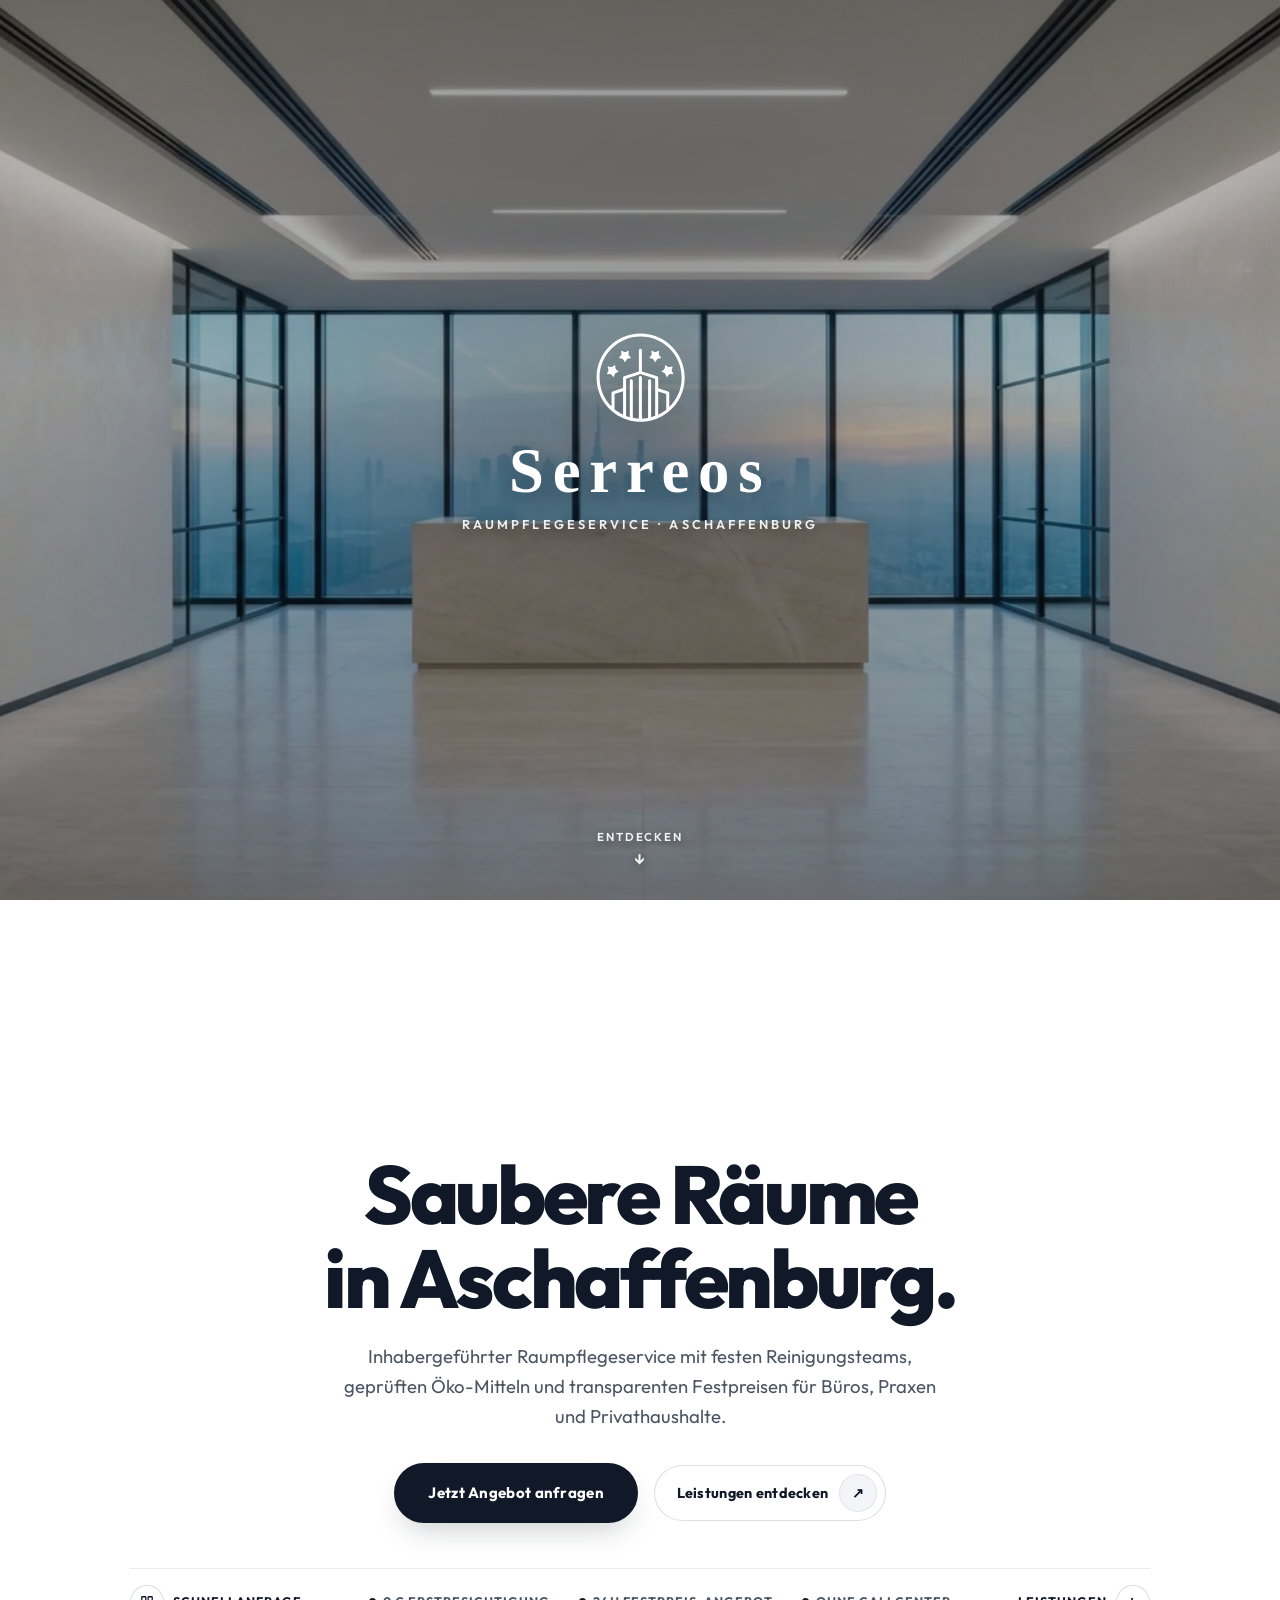
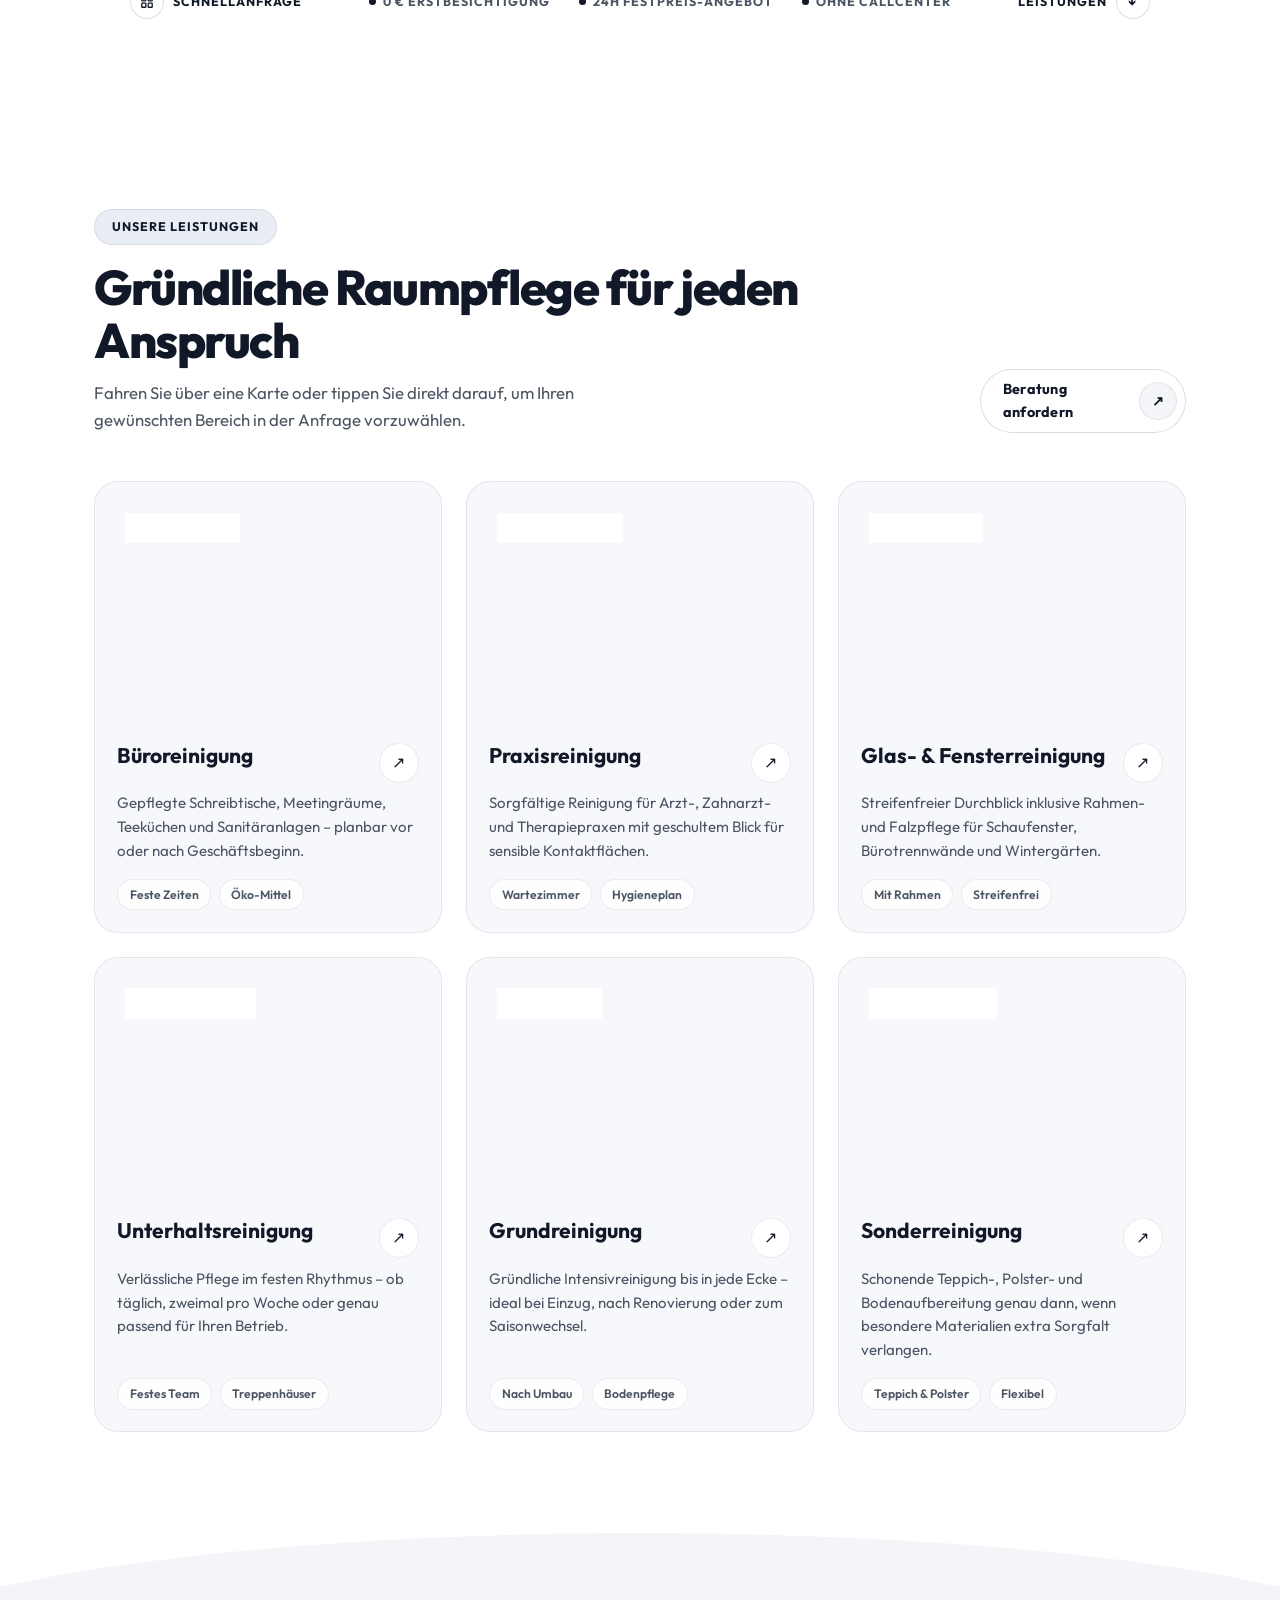
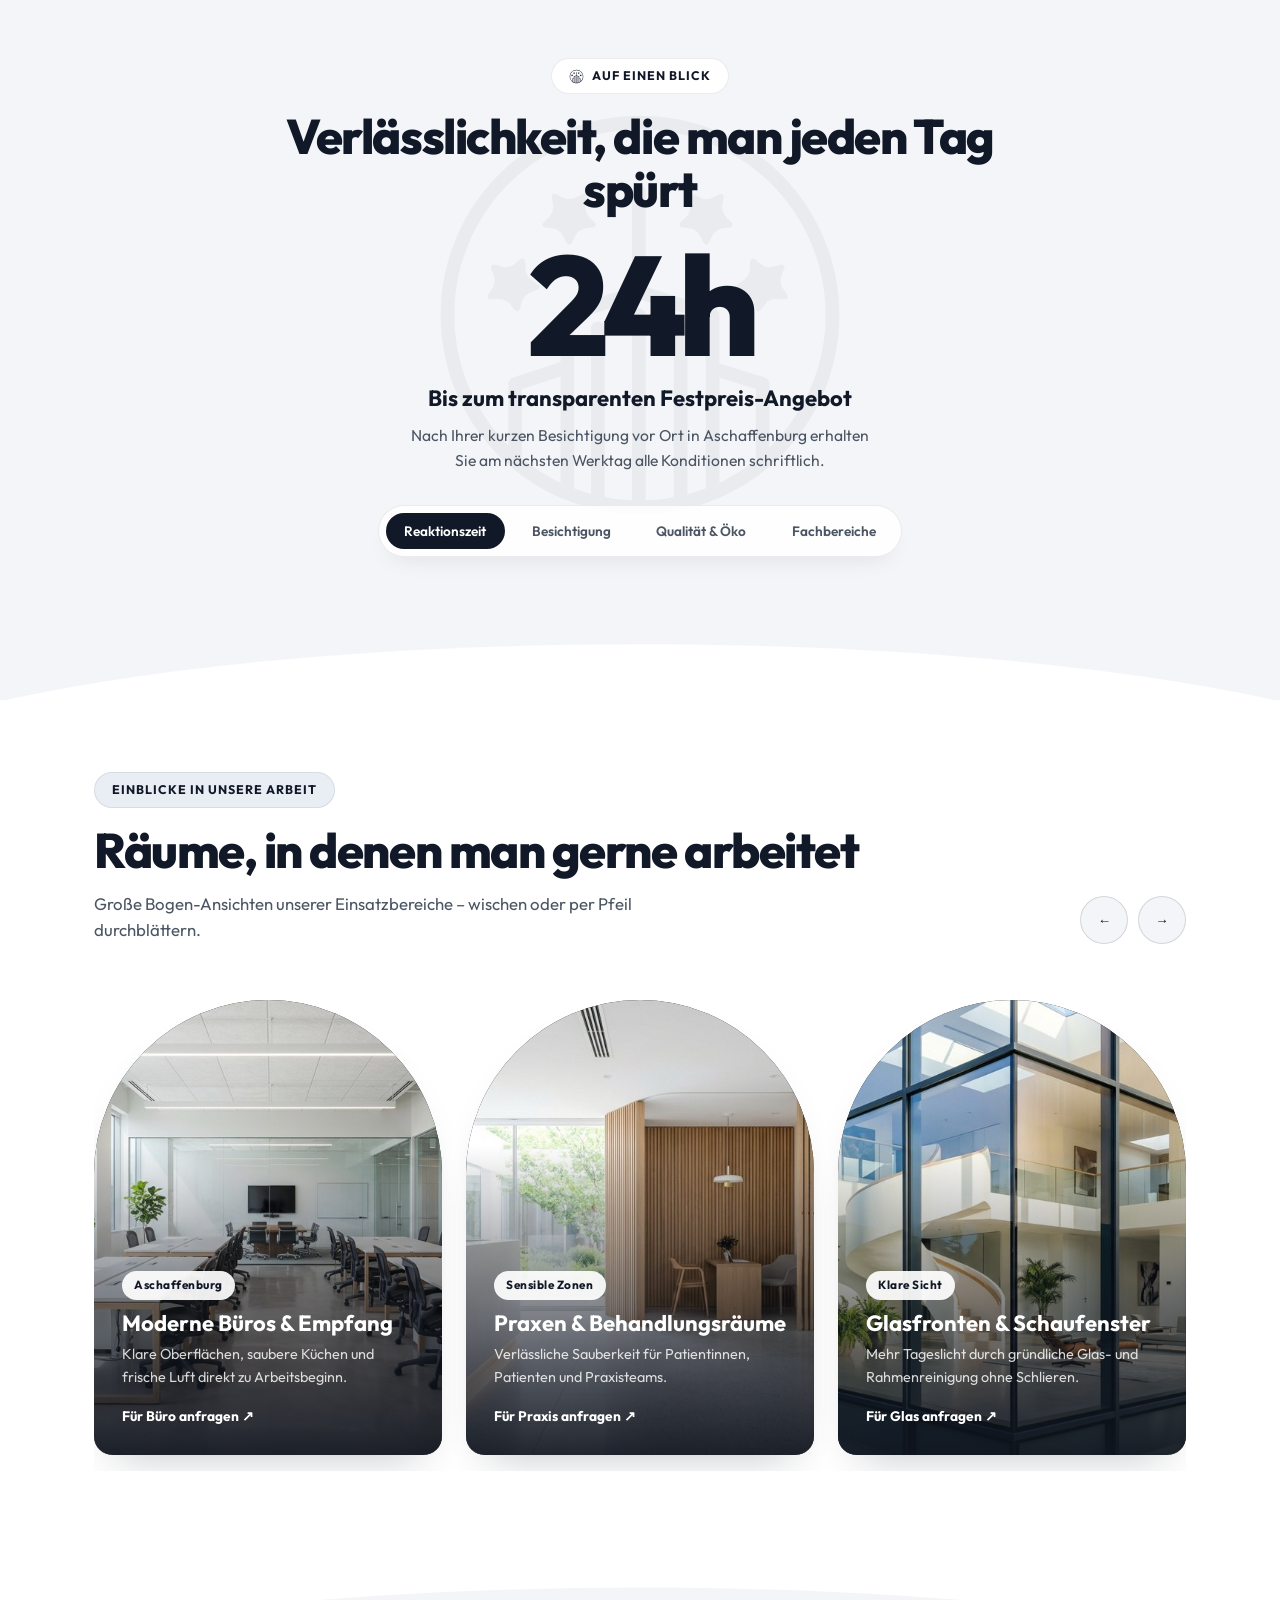
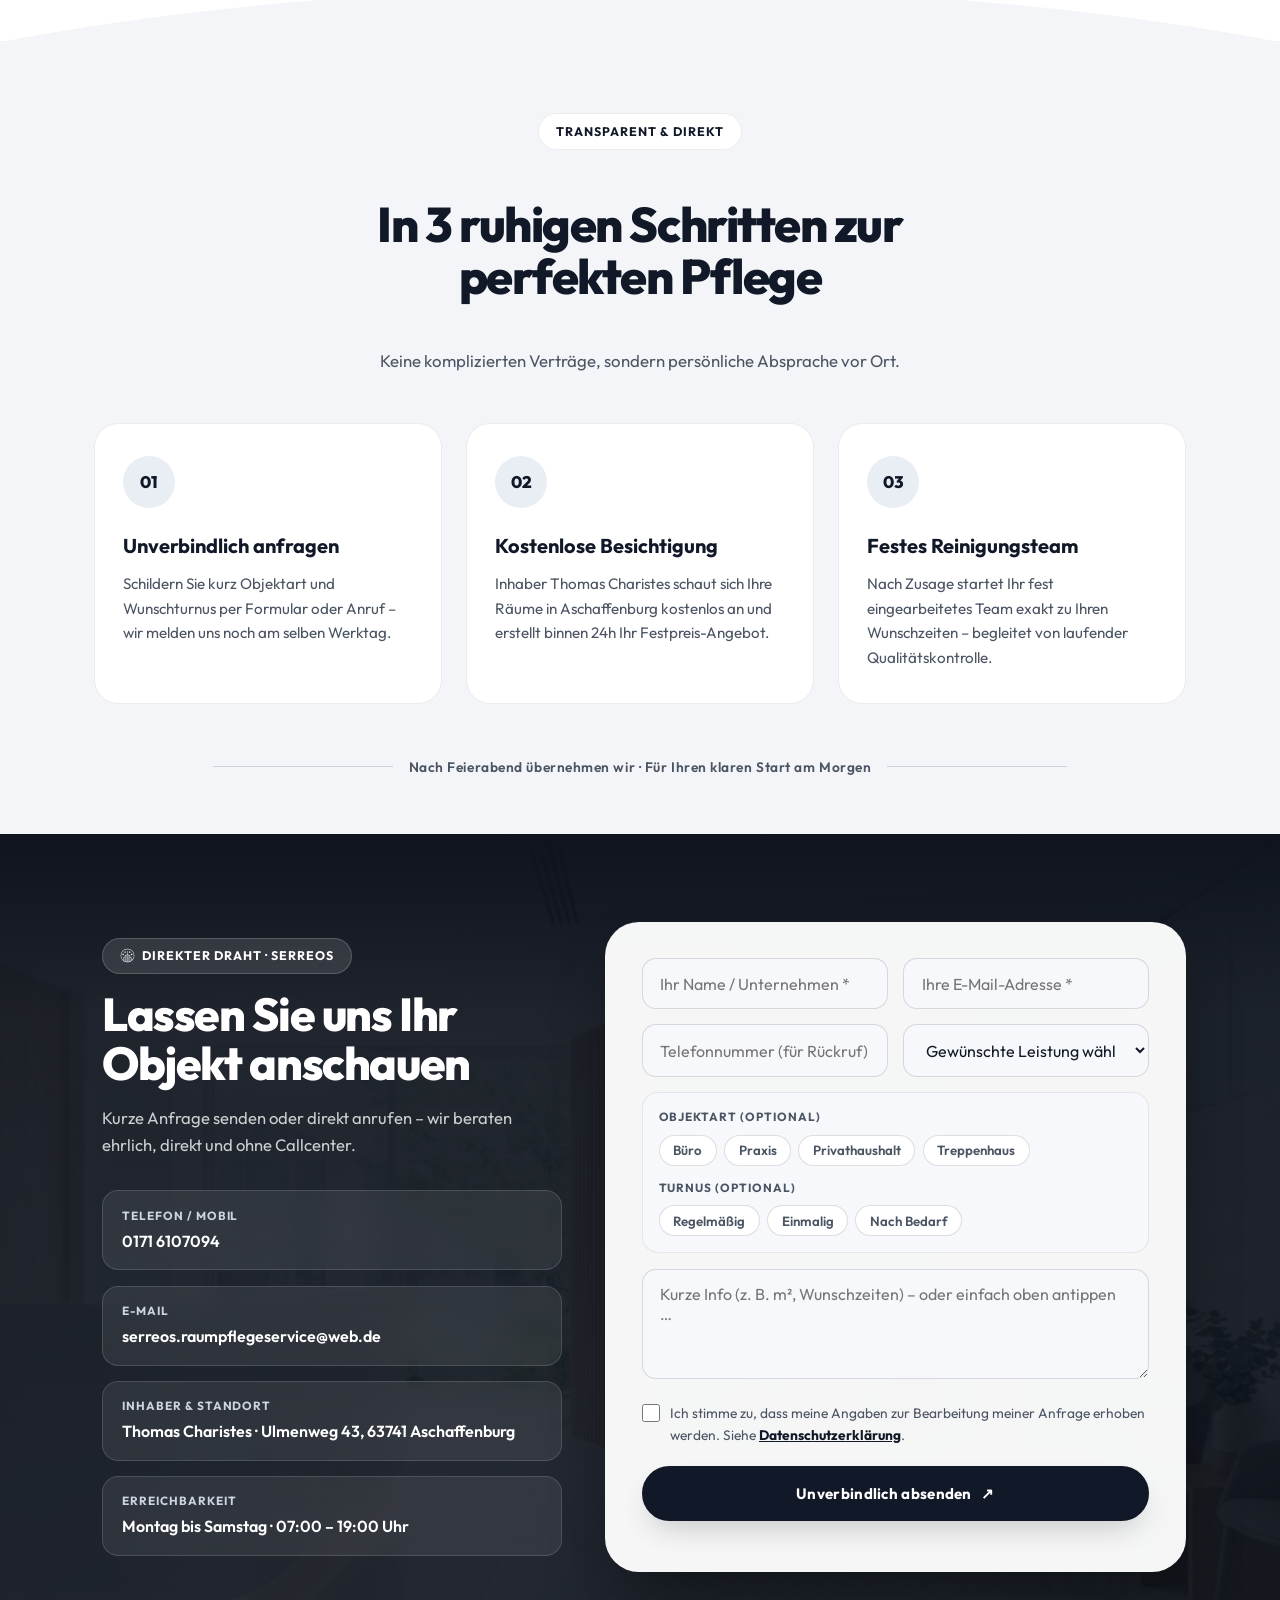
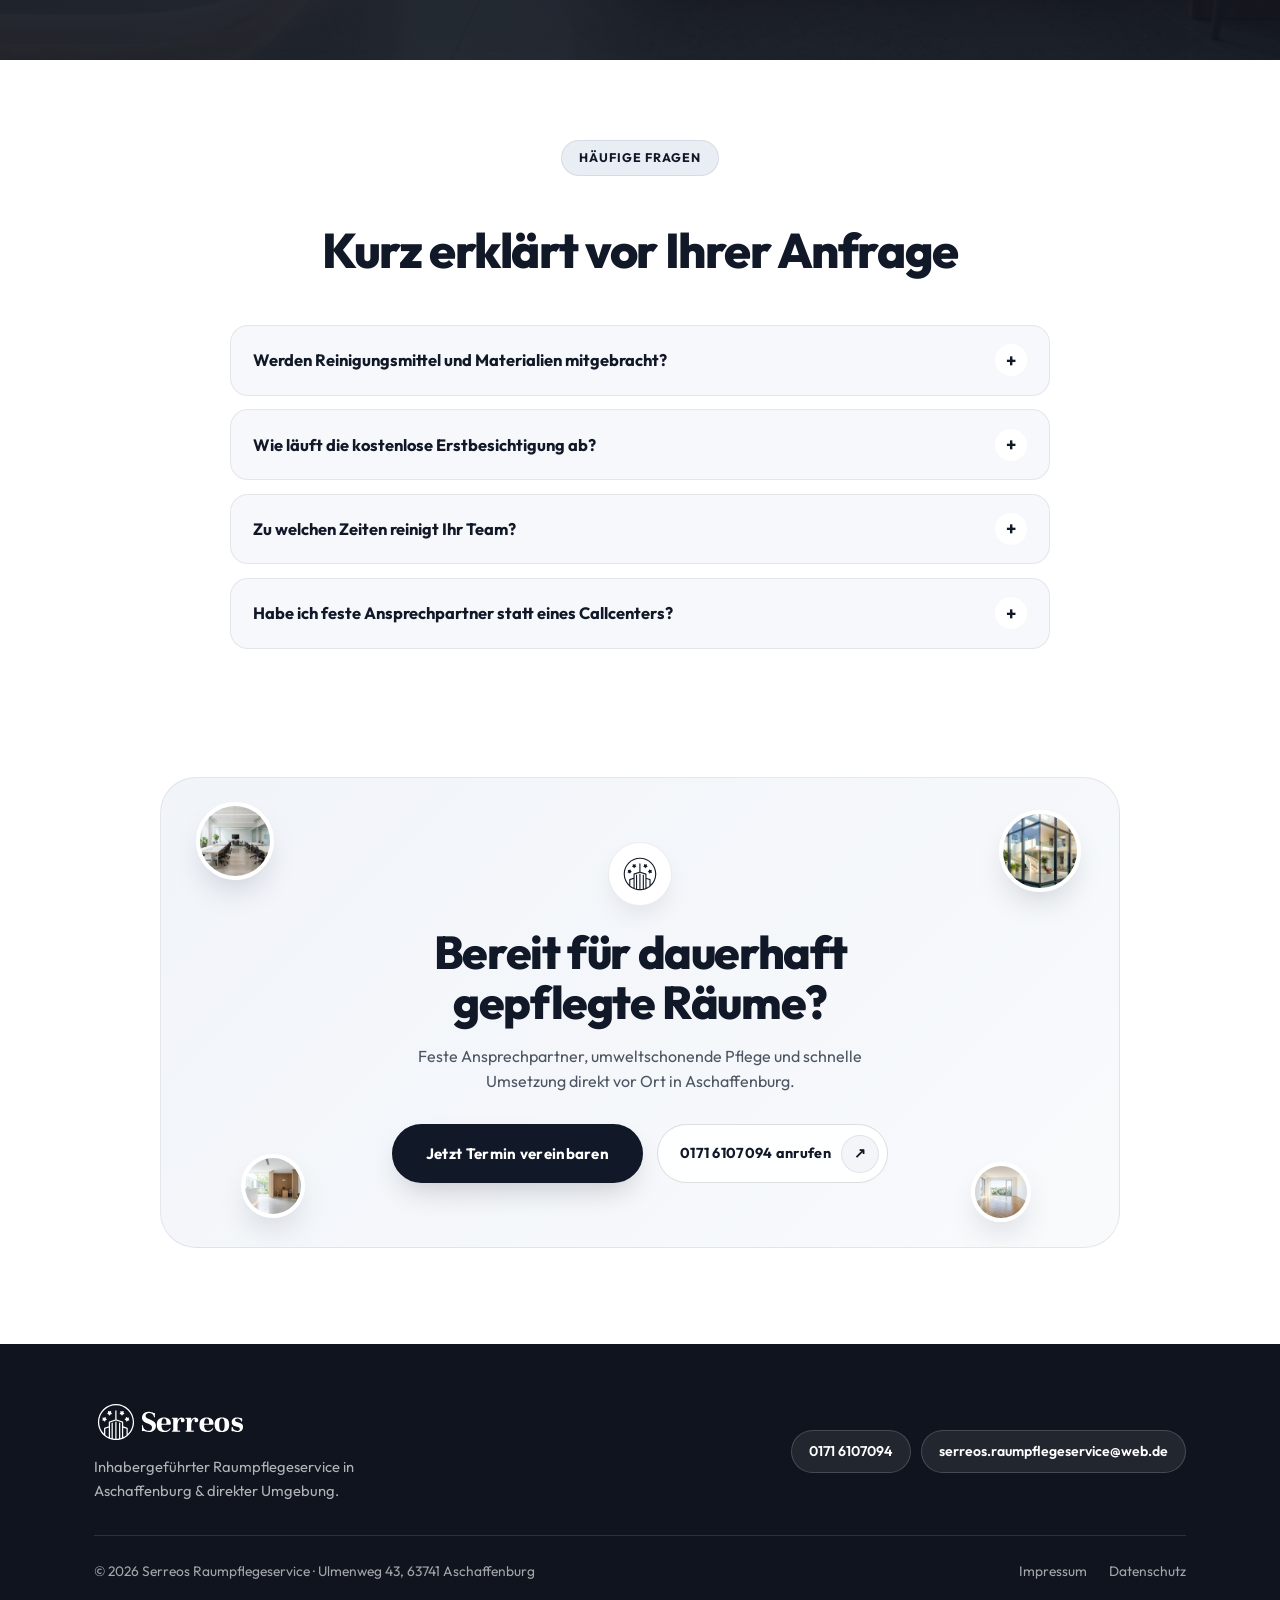
==== index.html @ 18c1a2bd "Vollbild-Hero ohne Kasten mit direktem Lichtuebergang und Mobile-Optimierung live geschaltet" ====
<!DOCTYPE html>
<html lang="de">

<head>
  <meta charset="UTF-8" />
  <meta name="viewport" content="width=device-width, initial-scale=1.0" />
  <meta name="theme-color" content="#f4f5f8" />
  <title>Serreos Raumpflegeservice | Professionelle Reinigung in Aschaffenburg</title>
  <meta name="description" content="Ihr zuverlässiger Partner für Büroreinigung, Praxisreinigung, Glasreinigung, Unterhaltsreinigung &amp; Grundreinigung in Aschaffenburg &amp; Umgebung." />

  <link rel="icon" type="image/png" href="assets/favicon.png" />
  <link rel="apple-touch-icon" href="assets/favicon.png" />

  <!-- OpenGraph -->
  <meta property="og:title" content="Serreos Raumpflegeservice | Professionelle Reinigung" />
  <meta property="og:description" content="Zuverlässige Büro-, Praxis-, Glas- und Unterhaltsreinigung in Aschaffenburg &amp; Umgebung. Faire Festpreise &amp; umweltfreundliche Reinigung." />
  <meta property="og:type" content="website" />
  <meta property="og:url" content="https://akooya.github.io/serreos-website/" />
  <meta property="og:image" content="https://akooya.github.io/serreos-website/assets/og-preview.jpg" />
  <meta property="og:image:width" content="1200" />
  <meta property="og:image:height" content="630" />
  <meta property="og:image:alt" content="Serreos Raumpflegeservice – Ihr Partner für saubere Räume in Aschaffenburg &amp; Umgebung" />
  <meta name="twitter:card" content="summary_large_image" />
  <meta name="twitter:image" content="https://akooya.github.io/serreos-website/assets/og-preview.jpg" />

  <link rel="stylesheet" href="style.css?v=20261113-12" />

  <!-- Schema.org Structured Data -->
  <script type="application/ld+json">
  {
    "@context": "https://schema.org",
    "@type": "LocalBusiness",
    "name": "Serreos Raumpflegeservice",
    "image": "https://akooya.github.io/serreos-website/assets/og-preview.jpg",
    "telephone": "+491716107094",
    "email": "serreos.raumpflegeservice@web.de",
    "address": {
      "@type": "PostalAddress",
      "streetAddress": "Ulmenweg 43",
      "addressLocality": "Aschaffenburg",
      "postalCode": "63741",
      "addressCountry": "DE"
    },
    "areaServed": ["Aschaffenburg", "Direkte Umgebung Aschaffenburg"],
    "openingHours": "Mo-Sa 07:00-19:00"
  }
  </script>
</head>

<body>
  <svg aria-hidden="true" style="position:absolute;width:0;height:0;overflow:hidden">
    <defs>
      <symbol id="serreos-crest" viewBox="0 0 32 32">
        <g fill="currentColor">
          <path d="M30.5,16c0-7.995-6.505-14.5-14.5-14.5S1.5,8.005,1.5,16c0,4.26,1.858,8.277,5.094,11.02c1.191,1.022,2.516,1.831,3.935,2.403c1.226,0.505,2.496,0.833,3.766,0.973C14.827,30.465,15.4,30.5,16,30.5c0.488,0,0.989-0.027,1.531-0.083h0.001c0.403-0.042,0.803-0.107,1.199-0.184c0.605-0.116,1.202-0.265,1.785-0.458c0.064-0.021,0.127-0.049,0.191-0.071c0.255-0.089,0.51-0.179,0.76-0.282h0.002c0.481-0.195,0.944-0.424,1.397-0.668c0.518-0.278,1.021-0.579,1.499-0.918c0.299-0.212,0.591-0.437,0.873-0.672l0.001-0.001C28.583,24.402,30.5,20.333,30.5,16z M15.922,14.835l4.857,1.532v12.246c-0.045,0.017-0.09,0.033-0.136,0.05c-0.391,0.145-0.791,0.262-1.194,0.37V16.994c0-0.276-0.224-0.5-0.5-0.5s-0.5,0.224-0.5,0.5v12.253c-0.339,0.063-0.676,0.139-1.021,0.175c-0.358,0.037-0.679,0.039-1.009,0.049V16c0-0.276-0.224-0.5-0.5-0.5s-0.5,0.224-0.5,0.5v13.472c-0.334-0.015-0.671-0.027-0.98-0.066l-0.025-0.002c-0.328-0.036-0.653-0.111-0.979-0.173V16.994c0-0.276-0.224-0.5-0.5-0.5s-0.5,0.224-0.5,0.5v12.008c-0.362-0.1-0.722-0.206-1.078-0.338c-0.046-0.017-0.092-0.034-0.138-0.051v-12.25L15.922,14.835z M24.42,26.534c-0.121,0.098-0.245,0.191-0.369,0.285c-0.111,0.083-0.219,0.168-0.333,0.248c-0.163,0.114-0.332,0.22-0.5,0.327c-0.112,0.071-0.222,0.147-0.337,0.215c-0.187,0.11-0.379,0.211-0.57,0.313c-0.103,0.054-0.203,0.114-0.308,0.166c-0.073,0.036-0.149,0.066-0.223,0.101v-7.634l2.64,0.834V26.534z M10.22,28.186c-0.087-0.041-0.177-0.076-0.262-0.119c-0.101-0.051-0.198-0.11-0.298-0.163c-0.208-0.111-0.416-0.221-0.618-0.344c-0.115-0.069-0.225-0.147-0.338-0.221c-0.181-0.117-0.362-0.233-0.539-0.36c-0.121-0.087-0.237-0.182-0.355-0.273c-0.131-0.101-0.262-0.202-0.39-0.309v-5.015l2.8-0.906V28.186z M25.42,25.639V21.02c0-0.218-0.142-0.411-0.35-0.477l-3.291-1.04V16c0-0.218-0.142-0.411-0.35-0.477l-5.01-1.58V7c0-0.276-0.224-0.5-0.5-0.5s-0.5,0.224-0.5,0.5v6.947l-4.854,1.578C10.359,15.591,10.22,15.783,10.22,16v3.427l-3.454,1.118C6.56,20.611,6.42,20.803,6.42,21.02v4.46C3.923,22.974,2.5,19.583,2.5,16C2.5,8.556,8.556,2.5,16,2.5S29.5,8.556,29.5,16C29.5,19.661,28.018,23.108,25.42,25.639z" />
          <path d="M22.261,8.849c-0.197-0.192-0.32-0.571-0.273-0.842l0.088-0.515c0.046-0.271-0.115-0.388-0.358-0.26l-0.462,0.243c-0.243,0.128-0.642,0.128-0.885,0l-0.462-0.243c-0.243-0.128-0.404-0.011-0.358,0.26l0.088,0.515c0.046,0.271-0.077,0.65-0.273,0.842l-0.374,0.364c-0.197,0.192-0.135,0.381,0.137,0.421l0.517,0.075c0.272,0.04,0.594,0.273,0.716,0.52l0.231,0.468c0.122,0.247,0.321,0.247,0.442,0l0.231-0.468c0.122-0.247,0.444-0.48,0.716-0.52l0.517-0.075c0.272-0.04,0.333-0.229,0.137-0.421L22.261,8.849z" />
          <path d="M26.676,14.475l-0.292-0.432c-0.154-0.228-0.198-0.624-0.098-0.88l0.19-0.486c0.1-0.256-0.034-0.403-0.298-0.327l-0.501,0.145c-0.264,0.076-0.654-0.004-0.867-0.179l-0.403-0.331c-0.213-0.175-0.394-0.092-0.403,0.182l-0.018,0.522c-0.009,0.274-0.206,0.621-0.438,0.769l-0.44,0.281c-0.231,0.148-0.209,0.346,0.049,0.44l0.49,0.178c0.259,0.094,0.527,0.388,0.597,0.654l0.131,0.505c0.07,0.266,0.265,0.307,0.434,0.089l0.321-0.412c0.169-0.217,0.532-0.381,0.806-0.365l0.521,0.031C26.731,14.875,26.83,14.702,26.676,14.475z" />
          <path d="M12.297,8.849c-0.197-0.192-0.32-0.571-0.273-0.842l0.088-0.515c0.046-0.271-0.115-0.388-0.358-0.26l-0.462,0.243c-0.243,0.128-0.642,0.128-0.885,0L9.944,7.232C9.701,7.104,9.54,7.222,9.586,7.493l0.088,0.515c0.046,0.271-0.077,0.65-0.273,0.842L9.027,9.213C8.831,9.405,8.892,9.595,9.164,9.634l0.517,0.075c0.272,0.04,0.594,0.273,0.716,0.52l0.231,0.468c0.122,0.247,0.321,0.247,0.442,0l0.231-0.468c0.122-0.247,0.444-0.48,0.716-0.52l0.517-0.075c0.272-0.04,0.333-0.229,0.137-0.421L12.297,8.849z" />
          <path d="M8.555,13.739l-0.44-0.281c-0.231-0.148-0.428-0.495-0.438-0.769L7.66,12.167c-0.009-0.274-0.19-0.357-0.403-0.182l-0.403,0.331c-0.213,0.175-0.603,0.255-0.867,0.179L5.485,12.35c-0.264-0.076-0.398,0.071-0.298,0.327l0.19,0.486c0.1,0.256,0.056,0.652-0.098,0.88l-0.292,0.432c-0.154,0.228-0.056,0.401,0.219,0.385l0.521-0.031c0.274-0.016,0.637,0.148,0.806,0.365l0.321,0.412c0.169,0.217,0.364,0.177,0.434-0.089l0.131-0.505c0.07-0.266,0.338-0.561,0.597-0.654l0.49-0.178C8.765,14.085,8.787,13.888,8.555,13.739z" />
        </g>
      </symbol>
    </defs>
  </svg>
  <!-- Scroll-Fortschrittsleiste -->
  <div class="hr-scroll-progress" id="hrScrollProgress" aria-hidden="true"></div>

  <!-- Navigation -->
  <header class="hr-header">
    <nav class="hr-nav-shell" id="hrNavShell" aria-label="Hauptnavigation">
      <a href="#home" class="hr-brand">
        <svg class="hr-brand-crest" viewBox="0 0 32 32" width="34" height="34" aria-hidden="true">
          <use href="#serreos-crest"></use>
        </svg>
        <span class="hr-brand-text">Serreos</span>
      </a>

      <ul class="hr-nav-links" id="navLinks">
        <li><a href="#services">Leistungen</a></li>
        <li><a href="#impact">Zahlen</a></li>
        <li><a href="#gallery">Einblicke</a></li>
        <li><a href="#process">Ablauf</a></li>
        <li><a href="#contact">Kontakt</a></li>
      </ul>

      <div class="hr-nav-actions">
        <a href="tel:01716107094" class="hr-nav-phone">0171 6107094</a>
        <a href="#contact" class="hr-btn-emerald hr-nav-cta">Angebot</a>
        <a href="tel:01716107094" class="hr-mobile-call" aria-label="Jetzt anrufen">
          <svg width="17" height="17" viewBox="0 0 24 24" fill="none" stroke="currentColor" stroke-width="2.2" stroke-linecap="round" stroke-linejoin="round" aria-hidden="true">
            <path d="M22 16.92v3a2 2 0 0 1-2.18 2 19.79 19.79 0 0 1-8.63-3.07 19.5 19.5 0 0 1-6-6 19.79 19.79 0 0 1-3.07-8.67A2 2 0 0 1 4.11 2h3a2 2 0 0 1 2 1.72 12.84 12.84 0 0 0 .7 2.81 2 2 0 0 1-.45 2.11L8.09 9.91a16 16 0 0 0 6 6l1.27-1.27a2 2 0 0 1 2.11-.45 12.84 12.84 0 0 0 2.81.7A2 2 0 0 1 22 16.92z"></path>
          </svg>
        </a>
        <button type="button" class="hr-menu-toggle" id="menuToggle" aria-label="Menü öffnen" aria-expanded="false">
          <svg width="20" height="20" viewBox="0 0 24 24" fill="none" stroke="currentColor" stroke-width="2.2" stroke-linecap="round" aria-hidden="true">
            <line x1="4" y1="7" x2="20" y2="7"></line>
            <line x1="4" y1="12" x2="20" y2="12"></line>
            <line x1="4" y1="17" x2="20" y2="17"></line>
          </svg>
        </button>
      </div>
    </nav>
  </header>
  <div class="hr-nav-backdrop" id="navBackdrop" aria-hidden="true"></div>

  <main>
    <!-- 1. Vollbild-Einstieg ohne Kasten (100vw × 100dvh): Wappen + direktes Aufklaren -->
    <section id="home" class="hr-opening-track" aria-label="Serreos Vollbild-Einstieg">
      <div class="hr-opening-stage" id="hrOpeningStage">
        <div class="hr-opening-media" aria-hidden="true">
          <div class="hr-opening-layer">
            <img
              src="assets/images/sofi/seq-1-dawn.webp"
              alt="Moderner Empfangsbereich im frühen Morgenlicht in Aschaffenburg"
              class="hr-opening-slide"
              loading="eager"
              fetchpriority="high"
            />
          </div>
        </div>

        <div class="hr-opening-scrim" aria-hidden="true"></div>

        <div class="hr-opening-center">
          <svg class="hr-opening-crest" viewBox="0 0 32 32" aria-hidden="true">
            <use href="#serreos-crest"></use>
          </svg>
          <span class="hr-opening-wordmark">Serreos</span>
          <span class="hr-opening-tag">Raumpflegeservice &middot; Aschaffenburg</span>
        </div>

        <a href="#heroStatement" class="hr-scroll-hint" aria-label="Weiter zu den Inhalten scrollen">
          <span>Entdecken</span>
          <span class="hr-scroll-hint-arrow" aria-hidden="true">&darr;</span>
        </a>

        <div class="hr-opening-veil" aria-hidden="true"></div>
        <div class="hr-opening-solidfill" aria-hidden="true"></div>
      </div>
    </section>

    <!-- 1b. Kernaussage, CTA & Vertrauensleiste direkt aus dem Nebel-Übergang -->
    <section id="heroStatement" class="hr-statement-sec">
      <div class="hr-container">
        <div class="hr-hero-center">
          <h1 class="hr-hero-h1 hr-reveal">
            <span class="hr-hero-line">Saubere Räume</span>
            <span class="hr-hero-line">in Aschaffenburg.</span>
          </h1>

          <p class="hr-hero-lead hr-reveal">
            Inhabergeführter Raumpflegeservice mit festen Reinigungsteams, geprüften Öko-Mitteln und transparenten Festpreisen für Büros, Praxen und Privathaushalte.
          </p>

          <div class="hr-hero-ctas hr-reveal">
            <a href="#contact" class="hr-btn-emerald">Jetzt Angebot anfragen</a>
            <a href="#services" class="hr-btn-outline-pill">
              <span>Leistungen entdecken</span>
              <span class="hr-btn-arrow-circle" aria-hidden="true">&#8599;</span>
            </a>
          </div>

          <div class="hr-hero-rail hr-reveal">
            <a href="#contact" class="hr-rail-btn">
              <span class="hr-rail-icon" aria-hidden="true">
                <svg width="14" height="14" viewBox="0 0 24 24" fill="none" stroke="currentColor" stroke-width="2.2" stroke-linecap="round" stroke-linejoin="round">
                  <rect x="3" y="3" width="7" height="7" rx="1"></rect>
                  <rect x="14" y="3" width="7" height="7" rx="1"></rect>
                  <rect x="3" y="14" width="7" height="7" rx="1"></rect>
                  <rect x="14" y="14" width="7" height="7" rx="1"></rect>
                </svg>
              </span>
              <span>Schnellanfrage</span>
            </a>

            <div class="hr-rail-trust">
              <span><i class="hr-dot-emerald" aria-hidden="true"></i>0 &euro; Erstbesichtigung</span>
              <span><i class="hr-dot-emerald" aria-hidden="true"></i>24h Festpreis-Angebot</span>
              <span><i class="hr-dot-emerald" aria-hidden="true"></i>Ohne Callcenter</span>
            </div>

            <a href="#services" class="hr-rail-btn">
              <span>Leistungen</span>
              <span class="hr-rail-icon" aria-hidden="true">&darr;</span>
            </a>
          </div>
        </div>
      </div>
    </section>

    <!-- 2. Leistungen („What We Do“ mit State-Flip Hover Cards) -->
    <section id="services" class="hr-services-sec">
      <div class="hr-container">
        <div class="hr-section-head hr-reveal">
          <div>
            <span class="hr-badge">Unsere Leistungen</span>
            <h2 class="hr-section-title">Gründliche Raumpflege für jeden Anspruch</h2>
            <p class="hr-section-sub">Fahren Sie über eine Karte oder tippen Sie direkt darauf, um Ihren gewünschten Bereich in der Anfrage vorzuwählen.</p>
          </div>
          <a href="#contact" class="hr-btn-outline-pill">
            <span>Beratung anfordern</span>
            <span class="hr-btn-arrow-circle" aria-hidden="true">↗</span>
          </a>
        </div>

        <div class="hr-services-grid">
          <article class="hr-service-card hr-reveal" data-service="Büroreinigung">
            <div class="hr-service-media">
              <img src="assets/images/buero.jpg" alt="Büroreinigung" loading="lazy" />
              <span class="hr-service-tag">#Büro &amp; Kanzlei</span>
            </div>
            <div class="hr-service-body">
              <div class="hr-service-top">
                <h3>Büroreinigung</h3>
                <span class="hr-flip-arrow" aria-hidden="true">↗</span>
              </div>
              <p>Gepflegte Schreibtische, Meetingräume, Teeküchen und Sanitäranlagen – planbar vor oder nach Geschäftsbeginn.</p>
              <div class="hr-service-chips">
                <span>Feste Zeiten</span>
                <span>Öko-Mittel</span>
              </div>
            </div>
          </article>

          <article class="hr-service-card hr-reveal" data-service="Praxisreinigung">
            <div class="hr-service-media">
              <img src="assets/images/praxis.jpg" alt="Praxisreinigung" loading="lazy" />
              <span class="hr-service-tag">#Praxis &amp; Hygiene</span>
            </div>
            <div class="hr-service-body">
              <div class="hr-service-top">
                <h3>Praxisreinigung</h3>
                <span class="hr-flip-arrow" aria-hidden="true">↗</span>
              </div>
              <p>Sorgfältige Reinigung für Arzt-, Zahnarzt- und Therapiepraxen mit geschultem Blick für sensible Kontaktflächen.</p>
              <div class="hr-service-chips">
                <span>Wartezimmer</span>
                <span>Hygieneplan</span>
              </div>
            </div>
          </article>

          <article class="hr-service-card hr-reveal" data-service="Glasreinigung">
            <div class="hr-service-media">
              <img src="assets/images/glas.jpg" alt="Glas- &amp; Fensterreinigung" loading="lazy" />
              <span class="hr-service-tag">#Glas &amp; Fenster</span>
            </div>
            <div class="hr-service-body">
              <div class="hr-service-top">
                <h3>Glas- &amp; Fensterreinigung</h3>
                <span class="hr-flip-arrow" aria-hidden="true">↗</span>
              </div>
              <p>Streifenfreier Durchblick inklusive Rahmen- und Falzpflege für Schaufenster, Bürotrennwände und Wintergärten.</p>
              <div class="hr-service-chips">
                <span>Mit Rahmen</span>
                <span>Streifenfrei</span>
              </div>
            </div>
          </article>

          <article class="hr-service-card hr-reveal" data-service="Unterhaltsreinigung">
            <div class="hr-service-media">
              <img src="assets/images/unterhalt.jpg" alt="Unterhaltsreinigung" loading="lazy" />
              <span class="hr-service-tag">#Laufender Turnus</span>
            </div>
            <div class="hr-service-body">
              <div class="hr-service-top">
                <h3>Unterhaltsreinigung</h3>
                <span class="hr-flip-arrow" aria-hidden="true">↗</span>
              </div>
              <p>Verlässliche Pflege im festen Rhythmus – ob täglich, zweimal pro Woche oder genau passend für Ihren Betrieb.</p>
              <div class="hr-service-chips">
                <span>Festes Team</span>
                <span>Treppenhäuser</span>
              </div>
            </div>
          </article>

          <article class="hr-service-card hr-reveal" data-service="Grundreinigung">
            <div class="hr-service-media">
              <img src="assets/images/grund.jpg" alt="Grundreinigung" loading="lazy" />
              <span class="hr-service-tag">#Tiefenpflege</span>
            </div>
            <div class="hr-service-body">
              <div class="hr-service-top">
                <h3>Grundreinigung</h3>
                <span class="hr-flip-arrow" aria-hidden="true">↗</span>
              </div>
              <p>Gründliche Intensivreinigung bis in jede Ecke – ideal bei Einzug, nach Renovierung oder zum Saisonwechsel.</p>
              <div class="hr-service-chips">
                <span>Nach Umbau</span>
                <span>Bodenpflege</span>
              </div>
            </div>
          </article>

          <article class="hr-service-card hr-reveal" data-service="Sonderreinigung">
            <div class="hr-service-media">
              <img src="assets/images/sonder.jpg" alt="Sonderreinigung" loading="lazy" />
              <span class="hr-service-tag">#Spezialaufgaben</span>
            </div>
            <div class="hr-service-body">
              <div class="hr-service-top">
                <h3>Sonderreinigung</h3>
                <span class="hr-flip-arrow" aria-hidden="true">↗</span>
              </div>
              <p>Schonende Teppich-, Polster- und Bodenaufbereitung genau dann, wenn besondere Materialien extra Sorgfalt verlangen.</p>
              <div class="hr-service-chips">
                <span>Teppich &amp; Polster</span>
                <span>Flexibel</span>
              </div>
            </div>
          </article>
        </div>
      </div>
    </section>

    <!-- Weicher Bogen Weiß -> Serreos Perl-Slate -->
    <div class="hr-curve-divider" style="--curve-bg: var(--sr-white);" aria-hidden="true">
      <svg viewBox="0 0 1440 90" preserveAspectRatio="none">
        <path d="M0,90 C360,12 1080,12 1440,90 L1440,90 L0,90 Z" fill="#f4f5f8"></path>
      </svg>
    </div>

    <!-- 3. „Auf einen Blick“ – Interaktiver Zahlen-Counter mit Serreos-Wappen -->
    <section id="impact" class="hr-impact-sec">
      <div class="hr-impact-crest-bg" aria-hidden="true">
        <svg viewBox="0 0 32 32"><use href="#serreos-crest"></use></svg>
      </div>
      <div class="hr-container">
        <div class="hr-impact-card hr-reveal">
          <span class="hr-badge hr-badge-white">
            <svg width="15" height="15" viewBox="0 0 32 32" aria-hidden="true"><use href="#serreos-crest"></use></svg>
            <span>Auf einen Blick</span>
          </span>
          <h2 class="hr-section-title">Verlässlichkeit, die man jeden Tag spürt</h2>

          <div class="hr-impact-value" id="hrImpactValue" aria-live="polite">24h</div>
          <div class="hr-impact-label" id="hrImpactLabel">Bis zum transparenten Festpreis-Angebot</div>
          <p class="hr-impact-sub" id="hrImpactSub">Nach Ihrer kurzen Besichtigung vor Ort in Aschaffenburg erhalten Sie am nächsten Werktag alle Konditionen schriftlich.</p>

          <div class="hr-impact-tabs" role="tablist" aria-label="Kennzahlen auswählen">
            <button type="button" class="hr-impact-tab is-active" role="tab" aria-selected="true">Reaktionszeit</button>
            <button type="button" class="hr-impact-tab" role="tab" aria-selected="false">Besichtigung</button>
            <button type="button" class="hr-impact-tab" role="tab" aria-selected="false">Qualität &amp; Öko</button>
            <button type="button" class="hr-impact-tab" role="tab" aria-selected="false">Fachbereiche</button>
          </div>
        </div>
      </div>
    </section>

    <!-- Konkaver Bogen Serreos Perl-Slate -> Weiß -->
    <div class="hr-curve-divider" style="--curve-bg: var(--sr-bg-alt);" aria-hidden="true">
      <svg viewBox="0 0 1440 90" preserveAspectRatio="none">
        <path d="M0,90 C380,8 1060,8 1440,90 L1440,90 L0,90 Z" fill="#ffffff"></path>
      </svg>
    </div>

    <!-- 4. „Einblicke“ – HopeRise Bogenfenster-Karten Karussell (große vertikale Arch-Cards) -->
    <section id="gallery" class="hr-gallery-sec">
      <div class="hr-container">
        <div class="hr-section-head hr-reveal">
          <div>
            <span class="hr-badge">Einblicke in unsere Arbeit</span>
            <h2 class="hr-section-title">Räume, in denen man gerne arbeitet</h2>
            <p class="hr-section-sub">Große Bogen-Ansichten unserer Einsatzbereiche – wischen oder per Pfeil durchblättern.</p>
          </div>
          <div class="hr-carousel-controls">
            <button type="button" class="hr-circle-nav" id="hrArchPrev" aria-label="Vorherige Einblicke">←</button>
            <button type="button" class="hr-circle-nav" id="hrArchNext" aria-label="Nächste Einblicke">→</button>
          </div>
        </div>

        <div class="hr-arch-track" id="hrArchTrack">
          <article class="hr-arch-card" data-service="Büroreinigung">
            <img src="assets/images/buero.jpg" alt="Büro- &amp; Empfangsreinigung" loading="lazy" />
            <div class="hr-arch-overlay">
              <span class="hr-arch-tag">Aschaffenburg</span>
              <h3>Moderne Büros &amp; Empfang</h3>
              <p>Klare Oberflächen, saubere Küchen und frische Luft direkt zu Arbeitsbeginn.</p>
              <span class="hr-arch-cta">Für Büro anfragen ↗</span>
            </div>
          </article>

          <article class="hr-arch-card" data-service="Praxisreinigung">
            <img src="assets/images/praxis.jpg" alt="Praxishygiene" loading="lazy" />
            <div class="hr-arch-overlay">
              <span class="hr-arch-tag">Sensible Zonen</span>
              <h3>Praxen &amp; Behandlungsräume</h3>
              <p>Verlässliche Sauberkeit für Patientinnen, Patienten und Praxisteams.</p>
              <span class="hr-arch-cta">Für Praxis anfragen ↗</span>
            </div>
          </article>

          <article class="hr-arch-card" data-service="Glasreinigung">
            <img src="assets/images/glas.jpg" alt="Glasflächen" loading="lazy" />
            <div class="hr-arch-overlay">
              <span class="hr-arch-tag">Klare Sicht</span>
              <h3>Glasfronten &amp; Schaufenster</h3>
              <p>Mehr Tageslicht durch gründliche Glas- und Rahmenreinigung ohne Schlieren.</p>
              <span class="hr-arch-cta">Für Glas anfragen ↗</span>
            </div>
          </article>

          <article class="hr-arch-card" data-service="Unterhaltsreinigung">
            <img src="assets/images/unterhalt.jpg" alt="Unterhaltsreinigung" loading="lazy" />
            <div class="hr-arch-overlay">
              <span class="hr-arch-tag">Fester Turnus</span>
              <h3>Laufender Werterhalt</h3>
              <p>Gleichbleibende Mitarbeiter kennen Ihr Objekt bis ins letzte Detail.</p>
              <span class="hr-arch-cta">Turnus besprechen ↗</span>
            </div>
          </article>

          <article class="hr-arch-card" data-service="Grundreinigung">
            <img src="assets/images/grund.jpg" alt="Grundreinigung" loading="lazy" />
            <div class="hr-arch-overlay">
              <span class="hr-arch-tag">Tiefenpflege</span>
              <h3>Naturstein &amp; Böden</h3>
              <p>Schonende Intensivpflege stellt Glanz und Hygiene dauerhaft wieder her.</p>
              <span class="hr-arch-cta">Grundpflege anfragen ↗</span>
            </div>
          </article>

          <article class="hr-arch-card" data-service="Sonderreinigung">
            <img src="assets/images/sonder.jpg" alt="Sonderreinigung" loading="lazy" />
            <div class="hr-arch-overlay">
              <span class="hr-arch-tag">Bedarfsorientiert</span>
              <h3>Flexible Sonderaufträge</h3>
              <p>Von Teppichpflege bis Endreinigung – sauber gelöst aus einer Hand.</p>
              <span class="hr-arch-cta">Objekt anfragen ↗</span>
            </div>
          </article>
        </div>
      </div>
    </section>

    <!-- Bogen Weiß -> Serreos Perl-Slate -->
    <div class="hr-curve-divider" style="--curve-bg: var(--sr-white);" aria-hidden="true">
      <svg viewBox="0 0 1440 80" preserveAspectRatio="none">
        <path d="M0,80 C420,10 1020,10 1440,80 L1440,80 L0,80 Z" fill="#f4f5f8"></path>
      </svg>
    </div>

    <!-- 5. Ablauf („So einfach geht's“) -->
    <section id="process" class="hr-process-sec">
      <div class="hr-process-dusk-wash" aria-hidden="true"></div>
      <div class="hr-container">
        <div class="hr-section-head hr-section-head-center hr-reveal">
          <span class="hr-badge hr-badge-white">Transparent &amp; Direkt</span>
          <h2 class="hr-section-title">In 3 ruhigen Schritten zur perfekten Pflege</h2>
          <p class="hr-section-sub">Keine komplizierten Verträge, sondern persönliche Absprache vor Ort.</p>
        </div>

        <div class="hr-steps-wrap">
          <div class="hr-step-card hr-reveal">
            <div class="hr-step-num">01</div>
            <h3>Unverbindlich anfragen</h3>
            <p>Schildern Sie kurz Objektart und Wunschturnus per Formular oder Anruf – wir melden uns noch am selben Werktag.</p>
          </div>

          <div class="hr-step-card hr-reveal">
            <div class="hr-step-num">02</div>
            <h3>Kostenlose Besichtigung</h3>
            <p>Inhaber Thomas Charistes schaut sich Ihre Räume in Aschaffenburg kostenlos an und erstellt binnen 24h Ihr Festpreis-Angebot.</p>
          </div>

          <div class="hr-step-card hr-reveal">
            <div class="hr-step-num">03</div>
            <h3>Festes Reinigungsteam</h3>
            <p>Nach Zusage startet Ihr fest eingearbeitetes Team exakt zu Ihren Wunschzeiten – begleitet von laufender Qualitätskontrolle.</p>
          </div>
        </div>

        <div class="hr-dusk-cue" id="hrDuskCue">
          <span class="hr-dusk-line" aria-hidden="true"></span>
          <span>Nach Feierabend übernehmen wir &middot; Für Ihren klaren Start am Morgen</span>
          <span class="hr-dusk-line" aria-hidden="true"></span>
        </div>
      </div>
    </section>

    <!-- 6. „Get Help“ Kontaktbereich: Großes Hintergrundbild + Schwebende Glas-Formular-Karte -->
    <section id="contact" class="hr-contact-sec">
      <div class="hr-contact-backdrop" id="contactBackdrop" aria-hidden="true">
        <img src="assets/images/praxis.jpg" alt="" />
        <img src="assets/images/abend-lobby.webp" alt="" class="hr-dusk-img-overlay" />
      </div>

      <div class="hr-container">
        <div class="hr-contact-shell">
          <div class="hr-contact-panel-left hr-reveal">
            <div>
              <span class="hr-badge hr-badge-dark">
                <svg width="15" height="15" viewBox="0 0 32 32" aria-hidden="true"><use href="#serreos-crest"></use></svg>
                <span>Direkter Draht · Serreos</span>
              </span>
              <h2>Lassen Sie uns Ihr Objekt anschauen</h2>
              <p>Kurze Anfrage senden oder direkt anrufen – wir beraten ehrlich, direkt und ohne Callcenter.</p>
            </div>

            <div class="hr-contact-details">
              <div class="hr-contact-row">
                <span>Telefon / Mobil</span>
                <a href="tel:01716107094">0171 6107094</a>
              </div>
              <div class="hr-contact-row">
                <span>E-Mail</span>
                <a href="mailto:serreos.raumpflegeservice@web.de">serreos.raumpflegeservice@web.de</a>
              </div>
              <div class="hr-contact-row">
                <span>Inhaber &amp; Standort</span>
                <p>Thomas Charistes · Ulmenweg 43, 63741 Aschaffenburg</p>
              </div>
              <div class="hr-contact-row">
                <span>Erreichbarkeit</span>
                <p>Montag bis Samstag · 07:00 – 19:00 Uhr</p>
              </div>
            </div>
          </div>

          <form class="hr-contact-form-card hr-reveal" id="contactForm" action="https://formsubmit.co/serreos.raumpflegeservice@web.de" method="POST">
            <input type="hidden" name="_subject" value="Neue Reinigungsanfrage über Serreos Raumpflegeservice" />
            <input type="hidden" name="_template" value="table" />
            <input type="hidden" name="_captcha" value="false" />
            <input type="hidden" name="objektart" id="objektartInput" value="" />
            <input type="hidden" name="turnus" id="turnusInput" value="" />

            <div class="hr-form-grid">
              <input type="text" name="name" placeholder="Ihr Name / Unternehmen *" autocomplete="name" required />
              <input type="email" name="email" placeholder="Ihre E-Mail-Adresse *" autocomplete="email" required />
            </div>

            <div class="hr-form-grid">
              <input type="tel" name="phone" placeholder="Telefonnummer (für Rückruf)" autocomplete="tel" inputmode="tel" />
              <select name="leistung" id="serviceSelect" required>
                <option value="" disabled selected>Gewünschte Leistung wählen *</option>
                <option value="Büroreinigung">Büroreinigung</option>
                <option value="Praxisreinigung">Praxisreinigung</option>
                <option value="Glasreinigung">Glas- &amp; Fensterreinigung</option>
                <option value="Unterhaltsreinigung">Unterhaltsreinigung</option>
                <option value="Grundreinigung">Grundreinigung</option>
                <option value="Sonderreinigung">Sonderreinigung / Teppich</option>
                <option value="Sonstiges">Sonstige Anfrage</option>
              </select>
            </div>

            <div class="hr-quick-group" aria-label="Schnellauswahl">
              <div>
                <span class="hr-quick-label">Objektart (optional)</span>
                <div class="hr-chips" data-chip-target="objektartInput">
                  <button type="button" class="hr-chip" data-value="Büro" aria-pressed="false">Büro</button>
                  <button type="button" class="hr-chip" data-value="Praxis" aria-pressed="false">Praxis</button>
                  <button type="button" class="hr-chip" data-value="Privathaushalt" aria-pressed="false">Privathaushalt</button>
                  <button type="button" class="hr-chip" data-value="Treppenhaus / Objekt" aria-pressed="false">Treppenhaus</button>
                </div>
              </div>
              <div>
                <span class="hr-quick-label">Turnus (optional)</span>
                <div class="hr-chips" data-chip-target="turnusInput">
                  <button type="button" class="hr-chip" data-value="Regelmäßig" aria-pressed="false">Regelmäßig</button>
                  <button type="button" class="hr-chip" data-value="Einmalig" aria-pressed="false">Einmalig</button>
                  <button type="button" class="hr-chip" data-value="Nach Bedarf" aria-pressed="false">Nach Bedarf</button>
                </div>
              </div>
            </div>

            <textarea name="nachricht" id="messageInput" rows="4" placeholder="Kurze Info (z. B. m², Wunschzeiten) – oder einfach oben antippen …" required></textarea>

            <div class="hr-privacy-row">
              <input type="checkbox" id="privacy" name="datenschutz" required />
              <label for="privacy">
                Ich stimme zu, dass meine Angaben zur Bearbeitung meiner Anfrage erhoben werden. Siehe <a href="#" id="openDatenschutzInline">Datenschutzerklärung</a>.
              </label>
            </div>

            <button type="submit" id="submitBtn" class="hr-btn-emerald hr-submit-btn">
              <span>Unverbindlich absenden</span>
              <span aria-hidden="true">↗</span>
            </button>
            <div id="formFeedback" class="hr-form-feedback" role="alert"></div>
          </form>
        </div>
      </div>
    </section>

    <!-- 7. FAQ & Schwebende Bubble-CTA -->
    <section id="faq" class="hr-faq-sec">
      <div class="hr-container">
        <div class="hr-section-head hr-section-head-center hr-reveal">
          <span class="hr-badge">Häufige Fragen</span>
          <h2 class="hr-section-title">Kurz erklärt vor Ihrer Anfrage</h2>
        </div>

        <div class="hr-faq-list hr-reveal">
          <div class="hr-faq-item">
            <button type="button" class="hr-faq-trigger" aria-expanded="false">
              <span>Werden Reinigungsmittel und Materialien mitgebracht?</span>
              <span class="hr-faq-plus" aria-hidden="true">+</span>
            </button>
            <div class="hr-faq-panel">
              <div class="hr-faq-panel-inner">
                <p>Wir arbeiten mit geprüften, schonenden Öko-Reinigungsmitteln – abgestimmt auf Ihre Oberflächen in Praxis, Büro oder Privathaushalt.</p>
              </div>
            </div>
          </div>

          <div class="hr-faq-item">
            <button type="button" class="hr-faq-trigger" aria-expanded="false">
              <span>Wie läuft die kostenlose Erstbesichtigung ab?</span>
              <span class="hr-faq-plus" aria-hidden="true">+</span>
            </button>
            <div class="hr-faq-panel">
              <div class="hr-faq-panel-inner">
                <p>Wir schauen uns Ihr Objekt unverbindlich vor Ort in Aschaffenburg oder Umgebung an und senden innerhalb von 24 Stunden Ihr Festpreis-Angebot.</p>
              </div>
            </div>
          </div>

          <div class="hr-faq-item">
            <button type="button" class="hr-faq-trigger" aria-expanded="false">
              <span>Zu welchen Zeiten reinigt Ihr Team?</span>
              <span class="hr-faq-plus" aria-hidden="true">+</span>
            </button>
            <div class="hr-faq-panel">
              <div class="hr-faq-panel-inner">
                <p>Frühmorgens vor Geschäftsbeginn, abends nach Praxisschluss oder am Wochenende – erreichbar montags bis samstags von 07:00 bis 19:00 Uhr.</p>
              </div>
            </div>
          </div>

          <div class="hr-faq-item">
            <button type="button" class="hr-faq-trigger" aria-expanded="false">
              <span>Habe ich feste Ansprechpartner statt eines Callcenters?</span>
              <span class="hr-faq-plus" aria-hidden="true">+</span>
            </button>
            <div class="hr-faq-panel">
              <div class="hr-faq-panel-inner">
                <p>Ja. Als inhabergeführter Fachbetrieb legen wir Wert auf direkte Absprachen ohne Callcenter sowie gleichbleibende Bezugspersonen für Ihr Objekt.</p>
              </div>
            </div>
          </div>
        </div>
      </div>
    </section>

    <section class="hr-community-cta">
      <div class="hr-container">
        <div class="hr-cta-stage hr-reveal">
          <div class="hr-float-bubble hr-fb-1" aria-hidden="true"><img src="assets/images/buero.jpg" alt="" /></div>
          <div class="hr-float-bubble hr-fb-2" aria-hidden="true"><img src="assets/images/praxis.jpg" alt="" /></div>
          <div class="hr-float-bubble hr-fb-3" aria-hidden="true"><img src="assets/images/glas.jpg" alt="" /></div>
          <div class="hr-float-bubble hr-fb-4" aria-hidden="true"><img src="assets/images/grund.jpg" alt="" /></div>

          <div class="hr-cta-crest-seal" aria-hidden="true">
            <svg viewBox="0 0 32 32"><use href="#serreos-crest"></use></svg>
          </div>

          <h2>Bereit für dauerhaft gepflegte Räume?</h2>
          <p>Feste Ansprechpartner, umweltschonende Pflege und schnelle Umsetzung direkt vor Ort in Aschaffenburg.</p>
          <div class="hr-cta-actions">
            <a href="#contact" class="hr-btn-emerald">Jetzt Termin vereinbaren</a>
            <a href="tel:01716107094" class="hr-btn-outline-pill">
              <span>0171 6107094 anrufen</span>
              <span class="hr-btn-arrow-circle" aria-hidden="true">↗</span>
            </a>
          </div>
        </div>
      </div>
    </section>
  </main>

  <!-- Footer -->
  <footer class="hr-footer">
    <div class="hr-container">
      <div class="hr-footer-top">
        <div class="hr-footer-brand">
          <img src="assets/White logo - no background.svg" alt="Serreos Raumpflegeservice Logo" />
          <p>Inhabergeführter Raumpflegeservice in Aschaffenburg &amp; direkter Umgebung.</p>
        </div>
        <div class="hr-footer-pills">
          <a href="tel:01716107094" class="hr-footer-pill">0171 6107094</a>
          <a href="mailto:serreos.raumpflegeservice@web.de" class="hr-footer-pill">serreos.raumpflegeservice@web.de</a>
        </div>
      </div>

      <div class="hr-footer-bottom">
        <p>&copy; 2026 Serreos Raumpflegeservice &middot; Ulmenweg 43, 63741 Aschaffenburg</p>
        <div class="hr-footer-legal">
          <a href="#" id="openImpressum">Impressum</a>
          <a href="#" id="openDatenschutz">Datenschutz</a>
        </div>
      </div>
    </div>
  </footer>

  <!-- Modal: Impressum -->
  <div class="modal-backdrop" id="modalImpressum" role="dialog" aria-modal="true" aria-labelledby="impressumTitle">
    <div class="modal-content">
      <button type="button" class="modal-close" id="closeImpressum" aria-label="Schließen">&times;</button>
      <div class="modal-body">
        <h2 id="impressumTitle">Impressum</h2>
        <h3>Angaben gemäß § 5 Digitale-Dienste-Gesetz (DDG)</h3>
        <p>
          <strong>Serreos Raumpflegeservice</strong><br />
          Inhaber: Thomas Charistes<br />
          Ulmenweg 43<br />
          63741 Aschaffenburg<br />
          Deutschland
        </p>
        <h3>Kontakt</h3>
        <p>
          Telefon: 0171 6107094<br />
          E-Mail: serreos.raumpflegeservice@web.de<br />
          Webseite: https://akooya.github.io/serreos-website/
        </p>
        <h3>Umsatzsteuer</h3>
        <p>
          Umsatzsteuerbefreit gemäß § 19 UStG (Kleinunternehmerregelung) oder Steuernummer auf Anfrage beim zuständigen Finanzamt Aschaffenburg.
        </p>
        <h3>Redaktionell verantwortlich</h3>
        <p>Thomas Charistes<br />Ulmenweg 43, 63741 Aschaffenburg</p>
        <h3>EU-Streitschlichtung &amp; Verbraucherstreitbeilegung</h3>
        <p>
          Die Europäische Kommission stellt eine Plattform zur Online-Streitbeilegung (OS) bereit:
          <a href="https://ec.europa.eu/consumers/odr/" target="_blank" rel="noopener">https://ec.europa.eu/consumers/odr/</a>.<br />
          Wir sind nicht bereit oder verpflichtet, an Streitbeilegungsverfahren vor einer Verbraucherschlichtungsstelle teilzunehmen.
        </p>
      </div>
    </div>
  </div>

  <!-- Modal: Datenschutz -->
  <div class="modal-backdrop" id="modalDatenschutz" role="dialog" aria-modal="true" aria-labelledby="datenschutzTitle">
    <div class="modal-content">
      <button type="button" class="modal-close" id="closeDatenschutz" aria-label="Schließen">&times;</button>
      <div class="modal-body">
        <h2 id="datenschutzTitle">Datenschutzerklärung</h2>
        <h3>1. Datenschutz auf einen Blick</h3>
        <p>Der Schutz Ihrer persönlichen Daten ist uns ein wichtiges Anliegen. Wir behandeln Ihre Daten vertraulich und entsprechend den gesetzlichen Vorschriften (DSGVO, BDSG).</p>
        <h3>2. Verantwortliche Stelle</h3>
        <p>
          <strong>Serreos Raumpflegeservice</strong><br />
          Inhaber: Thomas Charistes<br />
          Ulmenweg 43, 63741 Aschaffenburg<br />
          Telefon: 0171 6107094<br />
          E-Mail: serreos.raumpflegeservice@web.de
        </p>
        <h3>3. Datenerfassung auf dieser Webseite</h3>
        <p><strong>Lokales Hosting von Schriftarten:</strong> Zur optischen Gestaltung nutzen wir Schriftarten, die lokal auf unserem Webspace liegen. Es findet keinerlei Datenübertragung an externe Server (wie Google) statt.</p>
        <p><strong>Keine Tracking-Cookies:</strong> Diese Webseite setzt bewusst keine zustimmungspflichtigen Tracking-, Analyse- oder Marketing-Cookies ein.</p>
        <p><strong>Server-Log-Dateien:</strong> Der Hostinganbieter erhebt automatisch Verbindungsdaten (z. B. IP-Adresse, Browsertyp, Uhrzeit), um den sicheren Betrieb der Webseite zu gewährleisten.</p>
        <h3>4. Kontaktformular</h3>
        <p>Daten aus dem Kontaktformular verarbeiten wir ausschließlich zur Beantwortung Ihrer Anfrage auf Grundlage von Art. 6 Abs. 1 lit. b bzw. f DSGVO. Die Übermittlung Ihrer Formulareingaben an unser E-Mail-Postfach erfolgt technisch über den Formular-Dienst FormSubmit (formsubmit.co). Eine Weitergabe an unbefugte Dritte erfolgt nicht.</p>
        <h3>5. Ihre Rechte</h3>
        <p>Sie haben jederzeit das Recht auf Auskunft, Berichtigung, Löschung oder Einschränkung der Verarbeitung Ihrer Daten sowie das Recht auf Beschwerde bei der zuständigen Datenschutzbehörde.</p>
      </div>
    </div>
  </div>

  <!-- Mobile Quick-Action Dock -->
  <div class="mobile-quick-bar" id="mobileQuickBar" aria-label="Schnellkontakt">
    <a href="tel:01716107094" class="mq-btn mq-call">Anrufen</a>
    <a href="#contact" class="mq-btn mq-offer">Angebot anfragen &rarr;</a>
  </div>

  <script src="main.js?v=20261113-12"></script>
</body>

</html>
---- style.css ----
/* ==========================================================================
   Serreos Raumpflegeservice – HopeRise-Struktur in Serreos Designfarben
   100 % lokal gehostete Schriftarten & Assets (DSGVO-konform)
   ========================================================================== */

@font-face {
  font-family: 'Outfit';
  src: url('assets/fonts/outfit-latin-ext.woff2') format('woff2');
  font-weight: 300 800;
  font-style: normal;
  font-display: swap;
  unicode-range: U+0100-02BA, U+02BD-02C5, U+02C7-02CC, U+02CE-02D1, U+02D8-02DF, U+02EC, U+02EE, U+0300-036F, U+1E00-1EFF, U+2020-2022, U+20A0-20AB, U+20AD-20C0, U+2113, U+2C60-2C7F, U+A720-A7FF;
}

@font-face {
  font-family: 'Outfit';
  src: url('assets/fonts/outfit-latin.woff2') format('woff2');
  font-weight: 300 800;
  font-style: normal;
  font-display: swap;
  unicode-range: U+0000-00FF, U+0131, U+0152-0153, U+02BB-02BC, U+02C6, U+02DA, U+02DC, U+0304, U+0308, U+0329, U+2000-206F, U+20AC, U+2122, U+2191, U+2193, U+2212, U+FEFF, U+FFFD;
}

:root {
  --sr-white: #ffffff;
  --sr-bg-alt: #f4f5f8;
  --sr-bg-soft: #f7f8fb;
  --sr-slate-hover: #eaeef5;
  --sr-slate-border: #d5dce6;
  --sr-ink: #111827;
  --sr-ink-hover: #1f2937;
  --sr-ink-soft: #4b5563;
  --sr-ink-muted: #6b7280;
  --sr-dark: #0f141e;
  --sr-dark-2: #182030;
  --sr-badge-bg: #e9edf4;
  --sr-accent-glow: rgba(17, 24, 39, 0.24);
  --sr-border: rgba(17, 24, 39, 0.08);
  --sr-border-strong: rgba(17, 24, 39, 0.14);
  --sr-radius-sm: 16px;
  --sr-radius-md: 24px;
  --sr-radius-lg: 34px;
  --sr-radius-pill: 9999px;
  --sr-ease: cubic-bezier(0.22, 1, 0.36, 1);
  --sr-font: 'Outfit', -apple-system, BlinkMacSystemFont, 'Segoe UI', Roboto, sans-serif;
}

*,
*::before,
*::after {
  box-sizing: border-box;
  margin: 0;
  padding: 0;
}

html {
  scroll-behavior: smooth;
  font-size: 16px;
  overflow-x: clip;
}

body {
  font-family: var(--sr-font);
  background-color: var(--sr-white);
  color: var(--sr-ink);
  line-height: 1.6;
  -webkit-font-smoothing: antialiased;
  overflow-x: clip;
}

a {
  color: inherit;
  text-decoration: none;
}

button,
input,
select,
textarea {
  font-family: inherit;
}

img {
  max-width: 100%;
  display: block;
}

.hr-container {
  max-width: 1220px;
  margin: 0 auto;
  padding: 0 5%;
}

/* Scroll Progress Top Hairline */
.hr-scroll-progress {
  position: fixed;
  top: 0;
  left: 0;
  height: 3px;
  width: 0%;
  background: linear-gradient(90deg, var(--sr-ink), #64748b);
  z-index: 2000;
  transition: width 0.08s linear;
  pointer-events: none;
}

/* ==========================================================================
   Shared Typography, Logo Badges & Buttons
   ========================================================================== */
.hr-badge {
  display: inline-flex;
  align-items: center;
  gap: 0.48rem;
  padding: 0.44rem 1.05rem;
  border-radius: var(--sr-radius-pill);
  background: var(--sr-badge-bg);
  color: var(--sr-ink);
  font-size: 0.78rem;
  font-weight: 700;
  letter-spacing: 0.08em;
  text-transform: uppercase;
  margin-bottom: 1rem;
  border: 1px solid var(--sr-border);
}

.hr-badge svg {
  flex-shrink: 0;
}

.hr-badge-white {
  background: #ffffff;
  color: var(--sr-ink);
  border: 1px solid var(--sr-border);
}

.hr-badge-dark {
  background: rgba(255, 255, 255, 0.12);
  color: #ffffff;
  border: 1px solid rgba(255, 255, 255, 0.18);
}

.hr-section-head {
  display: flex;
  justify-content: space-between;
  align-items: flex-end;
  gap: 2rem;
  margin-bottom: 3rem;
}

.hr-section-head-center {
  flex-direction: column;
  align-items: center;
  text-align: center;
  max-width: 720px;
  margin-left: auto;
  margin-right: auto;
}

.hr-section-title {
  font-size: clamp(2rem, 3.8vw, 3.15rem);
  font-weight: 800;
  line-height: 1.08;
  letter-spacing: -0.03em;
  color: var(--sr-ink);
}

.hr-section-sub {
  font-size: 1.05rem;
  color: var(--sr-ink-soft);
  max-width: 540px;
  margin-top: 0.85rem;
}

/* Serreos Primary & Secondary Buttons */
.hr-btn-emerald {
  position: relative;
  overflow: hidden;
  display: inline-flex;
  align-items: center;
  justify-content: center;
  gap: 0.6rem;
  background: var(--sr-ink);
  color: #ffffff;
  border: 2px solid var(--sr-ink);
  padding: 0.98rem 2rem;
  border-radius: var(--sr-radius-pill);
  font-weight: 700;
  font-size: 0.94rem;
  letter-spacing: 0.02em;
  cursor: pointer;
  box-shadow: 0 14px 30px -10px var(--sr-accent-glow);
  transition: transform 0.35s var(--sr-ease), background-color 0.25s ease, box-shadow 0.35s var(--sr-ease);
}

.hr-btn-emerald::after {
  content: '';
  position: absolute;
  top: 0;
  left: -120%;
  width: 65%;
  height: 100%;
  background: linear-gradient(105deg, transparent, rgba(255, 255, 255, 0.28), transparent);
  transform: skewX(-20deg);
  transition: left 0.65s var(--sr-ease);
}

.hr-btn-emerald:hover {
  background: var(--sr-ink-hover);
  border-color: var(--sr-ink-hover);
  transform: translateY(-2px);
  box-shadow: 0 20px 38px -10px rgba(17, 24, 39, 0.34);
}

.hr-btn-emerald:hover::after {
  left: 140%;
}

.hr-btn-outline-pill {
  display: inline-flex;
  align-items: center;
  justify-content: center;
  gap: 0.65rem;
  padding: 0.5rem 0.5rem 0.5rem 1.35rem;
  border-radius: var(--sr-radius-pill);
  background: rgba(255, 255, 255, 0.88);
  border: 1px solid var(--sr-border-strong);
  color: var(--sr-ink);
  font-weight: 700;
  font-size: 0.9rem;
  letter-spacing: 0.02em;
  cursor: pointer;
  transition: background-color 0.28s ease, border-color 0.28s ease, transform 0.32s var(--sr-ease);
}

.hr-btn-arrow-circle {
  width: 38px;
  height: 38px;
  border-radius: 50%;
  background: var(--sr-bg-alt);
  border: 1px solid var(--sr-border);
  display: inline-flex;
  align-items: center;
  justify-content: center;
  flex-shrink: 0;
  transition: transform 0.35s var(--sr-ease), background-color 0.28s ease, color 0.28s ease;
}

.hr-btn-outline-pill:hover {
  background: #ffffff;
  border-color: var(--sr-ink);
  transform: translateY(-2px);
}

.hr-btn-outline-pill:hover .hr-btn-arrow-circle {
  background: var(--sr-ink);
  color: #ffffff;
  border-color: var(--sr-ink);
  transform: rotate(45deg);
}

/* ==========================================================================
   Header & Navigation
   ========================================================================== */
.hr-header {
  position: fixed;
  top: 0;
  left: 0;
  width: 100%;
  z-index: 1000;
  padding: 0.85rem 4%;
  opacity: var(--sr-nav-show, 0);
  transform: translate3d(0, calc((1 - var(--sr-nav-show, 0)) * -18px), 0);
  pointer-events: none;
  transition: padding 0.3s var(--sr-ease);
}

.hr-header.is-nav-visible {
  pointer-events: auto;
}

.hr-nav-shell {
  max-width: 1240px;
  margin: 0 auto;
  display: flex;
  align-items: center;
  justify-content: space-between;
  gap: 1.5rem;
  padding: 0.65rem 1.3rem;
  border-radius: var(--sr-radius-pill);
  background: rgba(255, 255, 255, 0.8);
  backdrop-filter: blur(18px);
  -webkit-backdrop-filter: blur(18px);
  border: 1px solid rgba(17, 24, 39, 0.08);
  transition: background-color 0.3s ease, box-shadow 0.3s ease, border-color 0.3s ease;
}

.hr-nav-shell.is-scrolled {
  background: rgba(255, 255, 255, 0.94);
  border-color: var(--sr-border-strong);
  box-shadow: 0 14px 36px -14px rgba(17, 24, 39, 0.14);
}

.hr-brand {
  display: inline-flex;
  align-items: center;
  gap: 0.62rem;
  flex-shrink: 0;
}

.hr-brand img,
.hr-brand-crest {
  width: 35px;
  height: 35px;
  color: var(--sr-ink);
  flex-shrink: 0;
  transition: transform 0.35s var(--sr-ease);
}

.hr-brand:hover img,
.hr-brand:hover .hr-brand-crest {
  transform: rotate(-8deg) scale(1.06);
}

.hr-brand-text {
  font-family: Georgia, "Book Antiqua", "Palatino Linotype", serif;
  font-size: 1.38rem;
  font-weight: 700;
  letter-spacing: -0.02em;
  color: var(--sr-ink);
}

.hr-nav-links {
  display: flex;
  align-items: center;
  gap: 2rem;
  list-style: none;
}

.hr-nav-links a {
  position: relative;
  font-size: 0.86rem;
  font-weight: 600;
  text-transform: uppercase;
  letter-spacing: 0.06em;
  color: var(--sr-ink-soft);
  padding: 0.3rem 0;
  transition: color 0.22s ease;
}

.hr-nav-links a::after {
  content: '';
  position: absolute;
  left: 0;
  bottom: -2px;
  width: 100%;
  height: 2px;
  background: var(--sr-ink);
  border-radius: 2px;
  transform: scaleX(0);
  transform-origin: right;
  transition: transform 0.32s var(--sr-ease);
}

.hr-nav-links a:hover,
.hr-nav-links a.active {
  color: var(--sr-ink);
}

.hr-nav-links a:hover::after,
.hr-nav-links a.active::after {
  transform: scaleX(1);
  transform-origin: left;
}

.hr-nav-actions {
  display: flex;
  align-items: center;
  gap: 0.65rem;
}

.hr-nav-phone {
  display: inline-flex;
  align-items: center;
  gap: 0.4rem;
  padding: 0.5rem 0.95rem;
  border-radius: var(--sr-radius-pill);
  font-size: 0.88rem;
  font-weight: 600;
  color: var(--sr-ink);
  transition: background-color 0.2s ease;
}

.hr-nav-phone:hover {
  background: var(--sr-bg-alt);
}

.hr-nav-cta {
  padding: 0.62rem 1.25rem;
  font-size: 0.84rem;
  text-transform: uppercase;
  letter-spacing: 0.05em;
  box-shadow: 0 8px 20px -8px var(--sr-accent-glow);
}

.hr-mobile-call,
.hr-menu-toggle {
  display: none;
  width: 42px;
  height: 42px;
  border-radius: 50%;
  align-items: center;
  justify-content: center;
  border: 1px solid var(--sr-border-strong);
  background: #ffffff;
  color: var(--sr-ink);
  cursor: pointer;
}

.hr-mobile-call {
  background: var(--sr-ink);
  border-color: var(--sr-ink);
  color: #ffffff;
}

.hr-menu-toggle svg line {
  transform-box: fill-box;
  transform-origin: center;
  transition: transform 0.25s var(--sr-ease), opacity 0.2s ease;
}

.hr-menu-toggle.is-open svg line:nth-of-type(1) {
  transform: translateY(5px) rotate(45deg);
}

.hr-menu-toggle.is-open svg line:nth-of-type(2) {
  opacity: 0;
}

.hr-menu-toggle.is-open svg line:nth-of-type(3) {
  transform: translateY(-5px) rotate(-45deg);
}

.hr-nav-backdrop {
  position: fixed;
  inset: 0;
  background: rgba(15, 20, 30, 0.36);
  backdrop-filter: blur(6px);
  -webkit-backdrop-filter: blur(6px);
  z-index: 990;
  opacity: 0;
  pointer-events: none;
  transition: opacity 0.24s ease;
}

.hr-nav-backdrop.active,
body.nav-open .hr-nav-backdrop {
  opacity: 1;
  pointer-events: auto;
}

/* ==========================================================================
   1. Vollbild-Öffnung ohne Kasten (100vw × 100dvh) + Statement-Übergang
   ========================================================================== */
.hr-opening-track {
  position: relative;
  width: 100%;
  height: 138svh;
  margin: 0;
  padding: 0;
  background: var(--sr-white);
}

.hr-opening-stage {
  position: sticky;
  top: 0;
  width: 100%;
  min-height: 100svh;
  height: 100dvh;
  overflow: hidden;
  border-radius: 0;
  background: #101622;
  display: flex;
  flex-direction: column;
  align-items: center;
  justify-content: center;
}

.hr-opening-media {
  position: absolute;
  inset: 0;
  width: 100%;
  height: 100%;
  pointer-events: none;
}

.hr-opening-layer {
  position: absolute;
  inset: 0;
  width: 100%;
  height: 100%;
  transform: scale(calc(1.05 - var(--sr-hero-p, 0) * 0.05));
  will-change: transform;
}

.hr-opening-slide {
  width: 100%;
  height: 100%;
  object-fit: cover;
  object-position: center 48%;
  display: block;
  animation: hrDawnBreath 16s ease-in-out infinite alternate;
}

@keyframes hrDawnBreath {
  from {
    transform: scale(1);
  }
  to {
    transform: scale(1.04);
  }
}

.hr-opening-scrim {
  position: absolute;
  inset: 0;
  z-index: 3;
  background:
    radial-gradient(ellipse 68% 58% at 50% 45%, rgba(12, 18, 28, 0.42) 0%, rgba(12, 18, 28, 0.14) 68%, rgba(12, 18, 28, 0.06) 100%),
    linear-gradient(180deg, rgba(12, 18, 28, 0.34) 0%, rgba(12, 18, 28, 0.08) 42%, rgba(12, 18, 28, 0.42) 100%);
  opacity: calc(1 - var(--sr-veil-op, 0) * 0.85);
  pointer-events: none;
}

.hr-opening-veil {
  position: absolute;
  inset: 0;
  z-index: 6;
  background: linear-gradient(
    180deg,
    rgba(255, 255, 255, 0) 0%,
    rgba(255, 255, 255, 0.78) 44%,
    #ffffff 74%
  );
  opacity: var(--sr-veil-op, 0);
  pointer-events: none;
}

.hr-opening-solidfill {
  position: absolute;
  inset: 0;
  z-index: 7;
  background: var(--sr-white);
  opacity: var(--sr-solid-op, 0);
  pointer-events: none;
}

.hr-opening-center {
  position: relative;
  z-index: 5;
  display: flex;
  flex-direction: column;
  align-items: center;
  text-align: center;
  padding: 0 1.5rem 4vh;
  color: #ffffff;
  pointer-events: none;
  opacity: var(--sr-logo-op, 1);
  transform: translate3d(0, calc(var(--sr-logo-shift, 0) * -14vh), 0)
    scale(calc(1 - var(--sr-logo-shift, 0) * 0.2));
  will-change: opacity, transform;
}

.hr-opening-crest {
  width: clamp(78px, 7.6vw, 108px);
  height: clamp(78px, 7.6vw, 108px);
  color: #ffffff;
  filter: drop-shadow(0 10px 28px rgba(10, 15, 24, 0.38));
  margin-bottom: clamp(0.85rem, 1.5vh, 1.2rem);
}

.hr-opening-wordmark {
  font-family: Georgia, "Times New Roman", serif;
  font-size: clamp(2.45rem, 4.9vw, 4rem);
  font-weight: 700;
  line-height: 1;
  letter-spacing: 0.14em;
  color: #ffffff;
  text-shadow: 0 8px 30px rgba(10, 15, 24, 0.42);
}

.hr-opening-tag {
  margin-top: clamp(0.65rem, 1.3vh, 0.95rem);
  font-size: clamp(0.72rem, 1vw, 0.85rem);
  font-weight: 600;
  letter-spacing: 0.24em;
  text-transform: uppercase;
  color: rgba(255, 255, 255, 0.9);
  text-shadow: 0 2px 14px rgba(10, 15, 24, 0.42);
}

.hr-scroll-hint {
  position: absolute;
  bottom: max(clamp(22px, 3.6vh, 36px), env(safe-area-inset-bottom));
  left: 50%;
  transform: translateX(-50%);
  z-index: 5;
  display: inline-flex;
  flex-direction: column;
  align-items: center;
  gap: 0.3rem;
  color: rgba(255, 255, 255, 0.92);
  font-size: 0.72rem;
  font-weight: 600;
  letter-spacing: 0.16em;
  text-transform: uppercase;
  text-shadow: 0 2px 10px rgba(10, 15, 24, 0.48);
  opacity: var(--sr-cue-op, 1);
}

.hr-scroll-hint-arrow {
  font-size: 1.05rem;
  line-height: 1;
  animation: hrScrollNudge 2.1s ease-in-out infinite;
}

@keyframes hrScrollNudge {
  0%,
  100% {
    transform: translateY(0);
  }
  50% {
    transform: translateY(5px);
  }
}

.hr-statement-sec {
  position: relative;
  z-index: 8;
  margin-top: -24vh;
  padding: calc(10vh + clamp(1.8rem, 4vh, 2.8rem)) 0 clamp(3.8rem, 6.5vh, 5.2rem);
  background: linear-gradient(
    180deg,
    rgba(255, 255, 255, 0) 0%,
    rgba(255, 255, 255, 0.92) 9vh,
    var(--sr-white) 16vh
  );
  scroll-margin-top: 72px;
}

.hr-hero-center {
  text-align: center;
  max-width: 1020px;
  margin: 0 auto;
  position: relative;
  z-index: 2;
}

.hr-hero-h1 {
  font-size: clamp(2.65rem, 6.4vw, 5.45rem);
  font-weight: 800;
  line-height: 1.02;
  letter-spacing: -0.04em;
  color: var(--sr-ink);
  margin-bottom: 1.45rem;
}

.hr-hero-line {
  display: flex;
  align-items: center;
  justify-content: center;
  flex-wrap: wrap;
  gap: 0.24em;
}

.hr-hero-lead {
  font-size: clamp(1.02rem, 1.45vw, 1.2rem);
  color: var(--sr-ink-soft);
  max-width: 600px;
  margin: 0 auto 2rem;
}

.hr-hero-ctas {
  display: flex;
  align-items: center;
  justify-content: center;
  flex-wrap: wrap;
  gap: 1rem;
  margin-bottom: 2.8rem;
}

/* Hero Trust Rail */
.hr-hero-rail {
  display: flex;
  align-items: center;
  justify-content: space-between;
  gap: 1.5rem;
  padding: 1rem 0 2.6rem;
  border-top: 1px solid var(--sr-border);
  font-size: 0.78rem;
  font-weight: 700;
  text-transform: uppercase;
  letter-spacing: 0.08em;
  color: var(--sr-ink-soft);
}

.hr-rail-btn {
  display: inline-flex;
  align-items: center;
  gap: 0.55rem;
  color: var(--sr-ink);
  transition: color 0.2s ease, transform 0.25s var(--sr-ease);
}

.hr-rail-icon {
  width: 34px;
  height: 34px;
  border-radius: 50%;
  border: 1px solid var(--sr-border-strong);
  background: #ffffff;
  display: inline-flex;
  align-items: center;
  justify-content: center;
  transition: background-color 0.25s ease, color 0.25s ease, border-color 0.25s ease, transform 0.28s var(--sr-ease);
}

.hr-rail-btn:hover {
  color: var(--sr-ink);
}

.hr-rail-btn:hover .hr-rail-icon {
  background: var(--sr-ink);
  border-color: var(--sr-ink);
  color: #ffffff;
  transform: translateY(2px);
}

.hr-rail-trust {
  display: flex;
  align-items: center;
  flex-wrap: wrap;
  justify-content: center;
  gap: 1.8rem;
}

.hr-rail-trust span {
  display: inline-flex;
  align-items: center;
  gap: 0.45rem;
  color: var(--sr-ink-soft);
}

.hr-dot-emerald {
  width: 7px;
  height: 7px;
  border-radius: 50%;
  background: var(--sr-ink);
}

/* ==========================================================================
   2. „Unsere Leistungen“ – State-Flip Hover Cards (Weiß -> Kühles Perl-Slate)
   ========================================================================== */
.hr-services-sec {
  background: var(--sr-white);
  padding: 5.5rem 0 4.5rem;
}

.hr-services-grid {
  display: grid;
  grid-template-columns: repeat(3, minmax(0, 1fr));
  gap: 1.5rem;
}

.hr-service-card {
  position: relative;
  display: flex;
  flex-direction: column;
  background: var(--sr-bg-soft);
  border: 1px solid var(--sr-border);
  border-radius: var(--sr-radius-md);
  padding: 1.05rem 1.05rem 1.35rem;
  cursor: pointer;
  transform-style: preserve-3d;
  transition: background-color 0.42s var(--sr-ease), border-color 0.42s var(--sr-ease), transform 0.42s var(--sr-ease), box-shadow 0.42s var(--sr-ease);
}

/* State-Flip im Serreos-Farbklima: Lichtgrau -> Elegantes Kühlschiefer + Midnight-Arrow */
.hr-service-card:hover {
  background: var(--sr-slate-hover);
  border-color: var(--sr-slate-border);
  transform: translateY(-7px);
  box-shadow: 0 28px 50px -24px rgba(17, 24, 39, 0.2);
}

.hr-service-media {
  position: relative;
  height: 225px;
  border-radius: 18px;
  overflow: hidden;
  margin-bottom: 1.15rem;
}

.hr-service-media img {
  width: 100%;
  height: 100%;
  object-fit: cover;
  transition: transform 0.7s var(--sr-ease), filter 0.5s ease;
}

.hr-service-card:hover .hr-service-media img {
  transform: scale(1.08);
}

.hr-service-tag {
  position: absolute;
  top: 0.85rem;
  left: 0.85rem;
  padding: 0.36rem 0.78rem;
  border-radius: var(--sr-radius-pill);
  background: rgba(255, 255, 255, 0.94);
  backdrop-filter: blur(8px);
  color: var(--sr-ink);
  font-size: 0.74rem;
  font-weight: 700;
  letter-spacing: 0.02em;
}

.hr-service-body {
  padding: 0 0.35rem;
  display: flex;
  flex-direction: column;
  flex: 1;
}

.hr-service-top {
  display: flex;
  justify-content: space-between;
  align-items: flex-start;
  gap: 0.8rem;
  margin-bottom: 0.55rem;
}

.hr-service-top h3 {
  font-size: 1.32rem;
  font-weight: 700;
  line-height: 1.2;
  color: var(--sr-ink);
}

.hr-flip-arrow {
  width: 40px;
  height: 40px;
  border-radius: 50%;
  background: #ffffff;
  border: 1px solid var(--sr-border);
  color: var(--sr-ink);
  display: inline-flex;
  align-items: center;
  justify-content: center;
  flex-shrink: 0;
  transition: background-color 0.35s var(--sr-ease), color 0.35s var(--sr-ease), border-color 0.35s ease, transform 0.38s var(--sr-ease);
}

.hr-service-card:hover .hr-flip-arrow {
  background: var(--sr-ink);
  border-color: var(--sr-ink);
  color: #ffffff;
  transform: rotate(45deg) scale(1.06);
}

.hr-service-body p {
  font-size: 0.94rem;
  color: var(--sr-ink-soft);
  line-height: 1.58;
  margin-bottom: 1rem;
  flex: 1;
}

.hr-service-chips {
  display: flex;
  flex-wrap: wrap;
  gap: 0.45rem;
}

.hr-service-chips span {
  font-size: 0.76rem;
  font-weight: 600;
  color: var(--sr-ink-soft);
  padding: 0.32rem 0.72rem;
  border-radius: var(--sr-radius-pill);
  background: rgba(255, 255, 255, 0.85);
  border: 1px solid var(--sr-border);
  transition: background-color 0.25s ease;
}

.hr-service-card:hover .hr-service-chips span {
  background: #ffffff;
}

/* ==========================================================================
   Curved Section Transitions (Concave / Convex SVG Arches)
   ========================================================================== */
.hr-curve-divider {
  width: 100%;
  overflow: hidden;
  line-height: 0;
  background: var(--curve-bg, var(--sr-white));
}

.hr-curve-divider svg {
  display: block;
  width: 100%;
  height: clamp(46px, 6.5vw, 94px);
  margin-bottom: -1px;
}

/* ==========================================================================
   3. „Auf einen Blick“ – Interactive Animated Counter + Subtiles Serreos-Wappen
   ========================================================================== */
.hr-impact-sec {
  position: relative;
  overflow: hidden;
  background: var(--sr-bg-alt);
  padding: 4.5rem 0 3.8rem;
  text-align: center;
}

.hr-impact-crest-bg {
  position: absolute;
  top: 52%;
  left: 50%;
  transform: translate(-50%, -50%);
  width: clamp(260px, 36vw, 440px);
  height: clamp(260px, 36vw, 440px);
  color: var(--sr-ink);
  opacity: 0.04;
  pointer-events: none;
  z-index: 0;
}

.hr-impact-crest-bg svg {
  width: 100%;
  height: 100%;
}

.hr-impact-card {
  position: relative;
  z-index: 1;
  max-width: 820px;
  margin: 0 auto;
}

.hr-impact-value {
  font-size: clamp(4.6rem, 12vw, 8.8rem);
  font-weight: 800;
  line-height: 0.95;
  letter-spacing: -0.05em;
  color: var(--sr-ink);
  margin: 1.4rem 0 0.6rem;
  font-variant-numeric: tabular-nums;
  transition: opacity 0.28s ease, transform 0.38s var(--sr-ease);
}

.hr-impact-value.is-switching {
  opacity: 0;
  transform: translateY(14px) scale(0.96);
}

.hr-impact-label {
  font-size: clamp(1.1rem, 2vw, 1.38rem);
  font-weight: 700;
  color: var(--sr-ink);
  margin-bottom: 0.4rem;
}

.hr-impact-sub {
  font-size: 0.98rem;
  color: var(--sr-ink-soft);
  max-width: 480px;
  margin: 0 auto 2rem;
}

.hr-impact-tabs {
  display: inline-flex;
  flex-wrap: wrap;
  justify-content: center;
  gap: 0.55rem;
  padding: 0.45rem;
  border-radius: var(--sr-radius-pill);
  background: rgba(255, 255, 255, 0.85);
  border: 1px solid var(--sr-border);
  box-shadow: 0 12px 26px -14px rgba(17, 24, 39, 0.12);
}

.hr-impact-tab {
  border: none;
  background: transparent;
  color: var(--sr-ink-soft);
  padding: 0.56rem 1.15rem;
  border-radius: var(--sr-radius-pill);
  font-size: 0.85rem;
  font-weight: 600;
  cursor: pointer;
  transition: background-color 0.25s ease, color 0.25s ease, transform 0.2s ease;
}

.hr-impact-tab:hover {
  color: var(--sr-ink);
}

.hr-impact-tab.is-active {
  background: var(--sr-ink);
  color: #ffffff;
}

/* ==========================================================================
   4. „Einblicke“ – Rounded-Arch Photo Showcase & Carousel
   ========================================================================== */
.hr-gallery-sec {
  background: var(--sr-white);
  padding: 4.5rem 0 5.5rem;
}

.hr-carousel-controls {
  display: flex;
  gap: 0.6rem;
}

.hr-circle-nav {
  width: 48px;
  height: 48px;
  border-radius: 50%;
  border: 1px solid var(--sr-border-strong);
  background: var(--sr-bg-alt);
  color: var(--sr-ink);
  display: inline-flex;
  align-items: center;
  justify-content: center;
  cursor: pointer;
  transition: background-color 0.25s ease, color 0.25s ease, border-color 0.25s ease, transform 0.28s var(--sr-ease);
}

.hr-circle-nav:hover {
  background: var(--sr-ink);
  border-color: var(--sr-ink);
  color: #ffffff;
  transform: scale(1.06);
}

.hr-arch-track {
  display: grid;
  grid-auto-flow: column;
  grid-auto-columns: calc(33.333% - 1rem);
  gap: 1.5rem;
  overflow-x: auto;
  scroll-snap-type: x mandatory;
  scroll-behavior: smooth;
  padding: 0.5rem 0 1rem;
  scrollbar-width: none;
}

.hr-arch-track::-webkit-scrollbar {
  display: none;
}

.hr-arch-card {
  position: relative;
  height: 455px;
  border-radius: 260px 260px 28px 28px;
  overflow: hidden;
  background: var(--sr-dark);
  scroll-snap-align: start;
  cursor: pointer;
  box-shadow: 0 22px 44px -22px rgba(17, 24, 39, 0.26);
  transition: transform 0.45s var(--sr-ease), box-shadow 0.45s var(--sr-ease);
}

.hr-arch-card:hover {
  transform: translateY(-8px);
  box-shadow: 0 32px 60px -22px rgba(17, 24, 39, 0.36);
}

.hr-arch-card img {
  width: 100%;
  height: 100%;
  object-fit: cover;
  transition: transform 0.8s var(--sr-ease);
}

.hr-arch-card:hover img {
  transform: scale(1.08);
}

.hr-arch-overlay {
  position: absolute;
  inset: 0;
  background: linear-gradient(180deg, transparent 32%, rgba(15, 20, 30, 0.52) 68%, rgba(15, 20, 30, 0.92) 100%);
  display: flex;
  flex-direction: column;
  justify-content: flex-end;
  padding: 1.75rem;
  color: #ffffff;
}

.hr-arch-tag {
  align-self: flex-start;
  padding: 0.32rem 0.78rem;
  border-radius: var(--sr-radius-pill);
  background: rgba(255, 255, 255, 0.92);
  color: var(--sr-ink);
  font-size: 0.74rem;
  font-weight: 700;
  letter-spacing: 0.04em;
  margin-bottom: 0.65rem;
}

.hr-arch-overlay h3 {
  font-size: 1.38rem;
  font-weight: 700;
  line-height: 1.2;
  margin-bottom: 0.4rem;
}

.hr-arch-overlay p {
  font-size: 0.9rem;
  color: rgba(255, 255, 255, 0.82);
  margin-bottom: 1rem;
}

.hr-arch-cta {
  display: inline-flex;
  align-items: center;
  gap: 0.45rem;
  font-size: 0.86rem;
  font-weight: 700;
  color: #ffffff;
  transition: gap 0.28s var(--hr-ease, cubic-bezier(0.22, 1, 0.36, 1)), color 0.25s ease;
}

.hr-arch-card:hover .hr-arch-cta {
  gap: 0.72rem;
  color: #cbd5e1;
}

/* ==========================================================================
   5. „Ablauf“ – Animated Steps on Soft Slate Canvas
   ========================================================================== */
.hr-process-sec {
  --sr-dusk: 0;
  position: relative;
  overflow: hidden;
  background: var(--sr-bg-alt);
  padding: 4.5rem 0 3.5rem;
}

.hr-process-dusk-wash {
  position: absolute;
  inset: 0;
  z-index: 0;
  pointer-events: none;
  background: linear-gradient(
    180deg,
    rgba(15, 20, 30, 0) 0%,
    rgba(15, 20, 30, 0.08) 38%,
    rgba(15, 20, 30, 0.76) 72%,
    #0f141e 98%
  );
  opacity: var(--sr-dusk);
  will-change: opacity;
}

.hr-process-sec .hr-container {
  position: relative;
  z-index: 2;
}

.hr-dusk-cue {
  margin-top: 3.25rem;
  display: flex;
  align-items: center;
  justify-content: center;
  gap: 1rem;
  font-size: 0.86rem;
  font-weight: 600;
  letter-spacing: 0.04em;
  color: var(--sr-ink-soft);
  transition: color 0.4s ease;
}

.hr-process-sec.is-dusk-cue .hr-dusk-cue {
  color: rgba(255, 255, 255, 0.88);
}

.hr-dusk-line {
  flex: 1 1 80px;
  max-width: 180px;
  height: 1px;
  background: rgba(17, 24, 39, 0.16);
  transition: background-color 0.4s ease;
}

.hr-process-sec.is-dusk-cue .hr-dusk-line {
  background: rgba(255, 255, 255, 0.24);
}

.hr-steps-wrap {
  position: relative;
  display: grid;
  grid-template-columns: repeat(3, minmax(0, 1fr));
  gap: 1.5rem;
}

.hr-step-card {
  position: relative;
  background: #ffffff;
  border: 1px solid var(--sr-border);
  border-radius: var(--sr-radius-md);
  padding: 2rem 1.75rem;
  transition: background-color 0.35s var(--sr-ease), transform 0.38s var(--sr-ease), box-shadow 0.38s var(--sr-ease);
}

.hr-step-card:hover {
  transform: translateY(-6px);
  box-shadow: 0 24px 44px -20px rgba(17, 24, 39, 0.16);
  border-color: var(--sr-border-strong);
}

.hr-step-num {
  width: 52px;
  height: 52px;
  border-radius: 50%;
  background: var(--sr-badge-bg);
  color: var(--sr-ink);
  display: inline-flex;
  align-items: center;
  justify-content: center;
  font-size: 1.05rem;
  font-weight: 800;
  margin-bottom: 1.35rem;
  transition: background-color 0.3s ease, color 0.3s ease, transform 0.35s var(--sr-ease);
}

.hr-step-card:hover .hr-step-num {
  background: var(--sr-ink);
  color: #ffffff;
  transform: scale(1.1) rotate(-6deg);
}

.hr-step-card h3 {
  font-size: 1.25rem;
  font-weight: 700;
  margin-bottom: 0.65rem;
  color: var(--sr-ink);
}

.hr-step-card p {
  font-size: 0.95rem;
  color: var(--sr-ink-soft);
  line-height: 1.62;
}

/* ==========================================================================
   6. „Kontakt“ – Full-Bleed Backdrop + Floating Glass Form Card (Midnight Navy)
   ========================================================================== */
.hr-contact-sec {
  position: relative;
  padding: 5.5rem 0;
  overflow: hidden;
  background: var(--sr-dark);
}

.hr-contact-backdrop {
  position: absolute;
  inset: 0;
  z-index: 0;
}

.hr-contact-backdrop img {
  width: 100%;
  height: 100%;
  object-fit: cover;
  opacity: 0.34;
  transform: scale(1.06);
  transition: transform 0.4s ease-out;
}

.hr-dusk-img-overlay {
  position: absolute;
  inset: 0;
  z-index: 0;
  width: 100%;
  height: 100%;
  object-fit: cover;
  opacity: calc(var(--sr-contact-dusk, 0.35) * 0.46) !important;
  transition: opacity 0.25s linear;
}

.hr-contact-backdrop::after {
  content: '';
  position: absolute;
  inset: 0;
  z-index: 1;
  background: linear-gradient(
    180deg,
    #0f141e 0%,
    rgba(15, 20, 30, 0.78) 22%,
    rgba(15, 20, 30, 0.72) 100%
  );
}

.hr-contact-shell {
  position: relative;
  z-index: 2;
  display: grid;
  grid-template-columns: 0.9fr 1.1fr;
  gap: 2.2rem;
  align-items: stretch;
}

.hr-contact-panel-left {
  display: flex;
  flex-direction: column;
  justify-content: space-between;
  color: #ffffff;
  padding: 1rem 0.5rem;
}

.hr-contact-panel-left h2 {
  font-size: clamp(2rem, 3.6vw, 2.95rem);
  font-weight: 800;
  line-height: 1.08;
  letter-spacing: -0.03em;
  margin-bottom: 1rem;
}

.hr-contact-panel-left > div > p {
  font-size: 1.04rem;
  color: rgba(255, 255, 255, 0.78);
  max-width: 440px;
  margin-bottom: 2rem;
}

.hr-contact-details {
  display: grid;
  gap: 0.95rem;
}

.hr-contact-row {
  display: flex;
  flex-direction: column;
  padding: 0.95rem 1.2rem;
  border-radius: var(--sr-radius-sm);
  background: rgba(255, 255, 255, 0.08);
  border: 1px solid rgba(255, 255, 255, 0.14);
  backdrop-filter: blur(12px);
  transition: background-color 0.25s ease, border-color 0.25s ease;
}

.hr-contact-row:hover {
  background: rgba(255, 255, 255, 0.14);
  border-color: rgba(255, 255, 255, 0.34);
}

.hr-contact-row span {
  font-size: 0.74rem;
  font-weight: 700;
  text-transform: uppercase;
  letter-spacing: 0.08em;
  color: #cbd5e1;
  margin-bottom: 0.2rem;
}

.hr-contact-row a,
.hr-contact-row p {
  font-size: 1rem;
  font-weight: 600;
  color: #ffffff;
  word-break: break-word;
}

/* Floating White Frosted Form Card */
.hr-contact-form-card {
  background: rgba(255, 255, 255, 0.96);
  backdrop-filter: blur(20px);
  -webkit-backdrop-filter: blur(20px);
  border-radius: var(--sr-radius-lg);
  padding: 2.3rem;
  box-shadow: 0 34px 70px -20px rgba(0, 0, 0, 0.48);
}

.hr-form-grid {
  display: grid;
  grid-template-columns: 1fr 1fr;
  gap: 0.95rem;
  margin-bottom: 0.95rem;
}

.hr-contact-form-card input[type="text"],
.hr-contact-form-card input[type="email"],
.hr-contact-form-card input[type="tel"],
.hr-contact-form-card select,
.hr-contact-form-card textarea {
  width: 100%;
  padding: 0.9rem 1.1rem;
  border-radius: 14px;
  border: 1px solid var(--sr-border-strong);
  background: var(--sr-bg-soft);
  color: var(--sr-ink);
  font-size: 1rem;
  transition: border-color 0.22s ease, background-color 0.22s ease, box-shadow 0.22s ease;
}

.hr-contact-form-card input:focus,
.hr-contact-form-card select:focus,
.hr-contact-form-card textarea:focus {
  outline: none;
  background: #ffffff;
  border-color: var(--sr-ink);
  box-shadow: 0 0 0 4px rgba(17, 24, 39, 0.12);
}

.hr-quick-group {
  margin: 0.85rem 0 1rem;
  padding: 0.95rem 1rem;
  border-radius: 16px;
  background: var(--sr-bg-soft);
  border: 1px solid var(--sr-border);
  display: grid;
  gap: 0.8rem;
}

.hr-quick-label {
  display: block;
  font-size: 0.74rem;
  font-weight: 700;
  text-transform: uppercase;
  letter-spacing: 0.08em;
  color: var(--sr-ink-soft);
  margin-bottom: 0.45rem;
}

.hr-chips {
  display: flex;
  flex-wrap: wrap;
  gap: 0.45rem;
}

.hr-chip {
  border: 1px solid var(--sr-border-strong);
  background: #ffffff;
  color: var(--sr-ink-soft);
  padding: 0.42rem 0.85rem;
  border-radius: var(--sr-radius-pill);
  font-size: 0.83rem;
  font-weight: 600;
  cursor: pointer;
  transition: background-color 0.2s ease, color 0.2s ease, border-color 0.2s ease, transform 0.2s ease;
}

.hr-chip:hover {
  border-color: var(--sr-ink);
  color: var(--sr-ink);
}

.hr-chip.is-selected {
  background: var(--sr-ink);
  border-color: var(--sr-ink);
  color: #ffffff;
}

.hr-privacy-row {
  display: flex;
  align-items: flex-start;
  gap: 0.65rem;
  margin: 0.95rem 0 1.25rem;
  font-size: 0.86rem;
  color: var(--sr-ink-soft);
}

.hr-privacy-row input {
  width: 18px;
  height: 18px;
  margin-top: 2px;
  accent-color: var(--sr-ink);
  flex-shrink: 0;
}

.hr-privacy-row a {
  color: var(--sr-ink);
  font-weight: 700;
  text-decoration: underline;
}

.hr-submit-btn {
  width: 100%;
  min-height: 54px;
}

.hr-form-feedback {
  display: none;
  margin-top: 1rem;
  padding: 0.9rem 1.1rem;
  border-radius: 14px;
  font-size: 0.92rem;
  font-weight: 600;
}

.hr-form-feedback.is-success {
  display: block;
  background: #ecfdf5;
  color: #065f46;
}

.hr-form-feedback.is-error {
  display: block;
  background: #fee2e2;
  color: #991b1b;
}

/* ==========================================================================
   7. FAQ & Floating Bubble CTA Band mit Serreos-Logo-Siegel
   ========================================================================== */
.hr-faq-sec {
  background: var(--sr-white);
  padding: 5rem 0 3.5rem;
}

.hr-faq-list {
  max-width: 820px;
  margin: 0 auto;
  display: grid;
  gap: 0.85rem;
}

.hr-faq-item {
  border-radius: 18px;
  background: var(--sr-bg-soft);
  border: 1px solid var(--sr-border);
  overflow: hidden;
  transition: background-color 0.25s ease, border-color 0.25s ease;
}

.hr-faq-item.is-open {
  background: var(--sr-slate-hover);
  border-color: var(--sr-slate-border);
}

.hr-faq-trigger {
  width: 100%;
  background: none;
  border: none;
  padding: 1.15rem 1.35rem;
  display: flex;
  justify-content: space-between;
  align-items: center;
  gap: 1rem;
  text-align: left;
  font-size: 1.03rem;
  font-weight: 700;
  color: var(--sr-ink);
  cursor: pointer;
}

.hr-faq-plus {
  width: 32px;
  height: 32px;
  border-radius: 50%;
  background: #ffffff;
  display: inline-flex;
  align-items: center;
  justify-content: center;
  font-size: 1.15rem;
  flex-shrink: 0;
  transition: transform 0.3s var(--sr-ease), background-color 0.25s ease, color 0.25s ease;
}

.hr-faq-item.is-open .hr-faq-plus {
  background: var(--sr-ink);
  color: #ffffff;
  transform: rotate(45deg);
}

.hr-faq-panel {
  display: grid;
  grid-template-rows: 0fr;
  transition: grid-template-rows 0.36s var(--sr-ease);
}

.hr-faq-item.is-open .hr-faq-panel {
  grid-template-rows: 1fr;
}

.hr-faq-panel-inner {
  overflow: hidden;
}

.hr-faq-panel-inner p {
  padding: 0 1.35rem 1.25rem;
  font-size: 0.95rem;
  color: var(--sr-ink-soft);
}

/* Final Bubble CTA with Serreos Crest Seal */
.hr-community-cta {
  position: relative;
  background: var(--sr-white);
  padding: 4.5rem 0 6rem;
  overflow: hidden;
  text-align: center;
}

.hr-cta-stage {
  position: relative;
  max-width: 960px;
  margin: 0 auto;
  padding: 4rem 2rem;
  border-radius: 36px;
  background: linear-gradient(135deg, #f1f4f9 0%, #f8fafc 100%);
  border: 1px solid var(--sr-border);
  overflow: hidden;
}

.hr-cta-crest-seal {
  position: relative;
  z-index: 2;
  width: 64px;
  height: 64px;
  margin: 0 auto 1.3rem;
  border-radius: 50%;
  background: #ffffff;
  border: 1px solid var(--sr-border);
  box-shadow: 0 12px 28px -10px rgba(17, 24, 39, 0.14);
  display: flex;
  align-items: center;
  justify-content: center;
  color: var(--sr-ink);
}

.hr-cta-crest-seal svg {
  width: 36px;
  height: 36px;
}

.hr-float-bubble {
  position: absolute;
  border-radius: 50%;
  overflow: hidden;
  border: 4px solid #ffffff;
  box-shadow: 0 16px 34px -12px rgba(17, 24, 39, 0.22);
  pointer-events: none;
}

.hr-float-bubble img {
  width: 100%;
  height: 100%;
  object-fit: cover;
}

.hr-fb-1 {
  width: 78px;
  height: 78px;
  top: 1.5rem;
  left: 2.2rem;
  animation: hrFloatSlow 6s ease-in-out infinite;
}

.hr-fb-2 {
  width: 64px;
  height: 64px;
  bottom: 1.8rem;
  left: 5rem;
  animation: hrFloatSlow 7.2s ease-in-out infinite reverse;
}

.hr-fb-3 {
  width: 82px;
  height: 82px;
  top: 2rem;
  right: 2.4rem;
  animation: hrFloatSlow 6.8s ease-in-out infinite 0.8s;
}

.hr-fb-4 {
  width: 60px;
  height: 60px;
  bottom: 1.6rem;
  right: 5.5rem;
  animation: hrFloatSlow 5.8s ease-in-out infinite 1.4s;
}

@keyframes hrFloatSlow {
  0%, 100% { transform: translateY(0); }
  50% { transform: translateY(-10px); }
}

.hr-cta-stage h2 {
  position: relative;
  z-index: 2;
  font-size: clamp(1.95rem, 3.6vw, 2.9rem);
  font-weight: 800;
  line-height: 1.1;
  max-width: 540px;
  margin: 0 auto 1rem;
  letter-spacing: -0.03em;
}

.hr-cta-stage p {
  position: relative;
  z-index: 2;
  max-width: 470px;
  margin: 0 auto 1.8rem;
  color: var(--sr-ink-soft);
}

.hr-cta-actions {
  position: relative;
  z-index: 2;
  display: flex;
  justify-content: center;
  flex-wrap: wrap;
  gap: 0.9rem;
}

/* ==========================================================================
   Footer (Serreos Official Deep Navy #0f141e)
   ========================================================================== */
.hr-footer {
  background: var(--sr-dark);
  color: #ffffff;
  padding: 3.5rem 0 2.6rem;
}

.hr-footer-top {
  display: flex;
  justify-content: space-between;
  align-items: center;
  flex-wrap: wrap;
  gap: 1.8rem;
  padding-bottom: 2rem;
  border-bottom: 1px solid rgba(255, 255, 255, 0.12);
}

.hr-footer-brand img {
  height: 44px;
  width: auto;
  filter: brightness(0) invert(1);
  margin-bottom: 0.7rem;
}

.hr-footer-brand p {
  font-size: 0.92rem;
  color: rgba(255, 255, 255, 0.68);
  max-width: 340px;
}

.hr-footer-pills {
  display: flex;
  flex-wrap: wrap;
  gap: 0.65rem;
}

.hr-footer-pill {
  display: inline-flex;
  align-items: center;
  padding: 0.58rem 1.05rem;
  border-radius: var(--sr-radius-pill);
  border: 1px solid rgba(255, 255, 255, 0.16);
  background: rgba(255, 255, 255, 0.08);
  color: #ffffff;
  font-size: 0.88rem;
  font-weight: 600;
  transition: background-color 0.22s ease, border-color 0.22s ease, color 0.22s ease;
}

.hr-footer-pill:hover {
  background: #ffffff;
  border-color: #ffffff;
  color: var(--sr-ink);
}

.hr-footer-bottom {
  padding-top: 1.5rem;
  display: flex;
  justify-content: space-between;
  align-items: center;
  flex-wrap: wrap;
  gap: 1rem;
  font-size: 0.86rem;
  color: rgba(255, 255, 255, 0.62);
}

.hr-footer-legal {
  display: flex;
  flex-wrap: wrap;
  gap: 1.4rem;
}

.hr-footer-legal a:hover {
  color: #ffffff;
  text-decoration: underline;
}

/* ==========================================================================
   Scroll Reveal Motion Classes
   ========================================================================== */
.hr-reveal {
  opacity: 0;
  transform: translateY(28px);
  transition: opacity 0.75s var(--sr-ease), transform 0.75s var(--sr-ease);
}

.hr-reveal.is-visible {
  opacity: 1;
  transform: translateY(0);
}

/* Modals */
.modal-backdrop {
  position: fixed;
  inset: 0;
  background: rgba(15, 20, 30, 0.78);
  backdrop-filter: blur(8px);
  -webkit-backdrop-filter: blur(8px);
  z-index: 2500;
  display: flex;
  align-items: center;
  justify-content: center;
  padding: 1rem;
  opacity: 0;
  pointer-events: none;
  transition: opacity 0.25s ease;
}

.modal-backdrop.open {
  opacity: 1;
  pointer-events: auto;
}

.modal-content {
  position: relative;
  z-index: 2;
  width: 100%;
  max-width: 720px;
  max-height: 86vh;
  overflow-y: auto;
  background: #ffffff;
  color: var(--sr-ink);
  border-radius: 26px;
  padding: 2.3rem;
  box-shadow: 0 32px 72px -18px rgba(0, 0, 0, 0.45);
}

.modal-close {
  position: absolute;
  top: 1.2rem;
  right: 1.2rem;
  width: 40px;
  height: 40px;
  border-radius: 50%;
  border: 1px solid var(--sr-border-strong);
  background: var(--sr-bg-alt);
  color: var(--sr-ink);
  display: inline-flex;
  align-items: center;
  justify-content: center;
  line-height: 1;
  font-size: 1.4rem;
  cursor: pointer;
  z-index: 3;
}

.modal-body h2 {
  font-size: 1.65rem;
  margin-right: 3.1rem;
  margin-bottom: 1rem;
}

.modal-body h3 {
  font-size: 1.05rem;
  margin: 1.15rem 0 0.35rem;
}

.modal-body p {
  font-size: 0.94rem;
  color: var(--sr-ink-soft);
  margin-bottom: 0.65rem;
}

/* Mobile Quick Bar */
.mobile-quick-bar {
  display: none;
}

/* ==========================================================================
   Responsive Breakpoints
   ========================================================================== */
@media (max-width: 1024px) {
  .hr-services-grid {
    grid-template-columns: repeat(2, minmax(0, 1fr));
  }

  .hr-arch-track {
    grid-auto-columns: calc(50% - 0.75rem);
  }

  .hr-contact-shell {
    grid-template-columns: 1fr;
  }
}

@media (max-width: 820px) {
  .hr-nav-shell {
    position: relative;
  }

  .hr-nav-links {
    position: absolute;
    top: calc(100% + 0.6rem);
    left: 0;
    right: 0;
    z-index: 1002;
    flex-direction: column;
    align-items: stretch;
    text-align: center;
    padding: 0.85rem;
    gap: 0.28rem;
    background: rgba(255, 255, 255, 0.98);
    border-radius: 22px;
    border: 1px solid var(--sr-border-strong);
    box-shadow: 0 26px 50px -16px rgba(17, 24, 39, 0.28);
    opacity: 0;
    pointer-events: none;
    transform: translateY(-8px);
    transition: opacity 0.24s ease, transform 0.26s var(--sr-ease);
  }

  .hr-nav-links.active {
    opacity: 1;
    pointer-events: auto;
    transform: translateY(0);
  }

  .hr-nav-links li {
    width: 100%;
  }

  .hr-nav-links a {
    display: block;
    width: 100%;
    padding: 0.74rem 1rem;
    border-radius: 14px;
    font-size: 0.92rem;
  }

  .hr-nav-links a::after {
    display: none;
  }

  .hr-nav-links a:hover,
  .hr-nav-links a:active {
    background: var(--sr-bg-alt);
  }

  .hr-nav-phone,
  .hr-nav-cta {
    display: none;
  }

  .hr-mobile-call,
  .hr-menu-toggle {
    display: inline-flex;
  }

  .hr-opening-track {
    height: 128svh;
  }

  .hr-opening-crest {
    width: 72px;
    height: 72px;
  }

  .hr-opening-tag {
    letter-spacing: 0.16em;
  }

  .hr-statement-sec {
    margin-top: -16vh;
    padding: calc(8vh + 1.4rem) 0 2.6rem;
    background: linear-gradient(
      180deg,
      rgba(255, 255, 255, 0) 0%,
      rgba(255, 255, 255, 0.94) 8vh,
      var(--sr-white) 14vh
    );
  }

  .hr-hero-rail {
    flex-direction: row;
    justify-content: space-between;
    gap: 0.75rem;
    padding: 0.9rem 0 1.4rem;
    text-align: left;
  }

  .hr-rail-trust {
    gap: 0.9rem 1.2rem;
  }

  .hr-services-sec {
    padding: 3.6rem 0 3.2rem;
  }

  .hr-impact-sec {
    padding: 3.5rem 0 3rem;
  }

  .hr-gallery-sec {
    padding: 3.4rem 0 3.6rem;
  }

  .hr-process-sec {
    padding: 3.5rem 0 3.8rem;
  }

  .hr-contact-sec {
    padding: 3.8rem 0;
  }

  .hr-contact-panel-left {
    padding: 0;
  }

  .hr-faq-sec {
    padding: 3.6rem 0 2.6rem;
  }

  .hr-community-cta {
    padding: 3rem 0 3.8rem;
  }

  .hr-section-head {
    flex-direction: column;
    align-items: flex-start;
  }

  .hr-services-grid,
  .hr-steps-wrap,
  .hr-form-grid {
    grid-template-columns: 1fr;
  }

  .hr-arch-track {
    grid-auto-columns: 82%;
  }

  .hr-arch-card {
    height: 400px;
  }

  .hr-float-bubble {
    display: none;
  }

  .hr-contact-form-card {
    padding: 1.5rem 1.25rem;
    border-radius: 24px;
  }

  .hr-footer {
    padding: 3rem 0 7.2rem;
  }

  .mobile-quick-bar {
    display: grid;
    grid-template-columns: 1fr 1.3fr;
    gap: 0.6rem;
    position: fixed;
    left: 0;
    right: 0;
    bottom: 0;
    z-index: 1400;
    padding: 0.65rem 4% max(0.8rem, env(safe-area-inset-bottom));
    background: rgba(255, 255, 255, 0.96);
    backdrop-filter: blur(18px);
    -webkit-backdrop-filter: blur(18px);
    border-top: 1px solid var(--sr-border);
    box-shadow: 0 -10px 30px -10px rgba(17, 24, 39, 0.14);
    transform: translateY(115%);
    opacity: 0;
    pointer-events: none;
    transition: transform 0.3s var(--sr-ease), opacity 0.25s ease;
  }

  .mobile-quick-bar.is-visible {
    transform: translateY(0);
    opacity: 1;
    pointer-events: auto;
  }

  body.modal-open .mobile-quick-bar,
  body.nav-open .mobile-quick-bar {
    transform: translateY(115%);
    opacity: 0;
    pointer-events: none;
  }

  .mq-btn {
    display: inline-flex;
    align-items: center;
    justify-content: center;
    gap: 0.45rem;
    min-height: 46px;
    border-radius: var(--sr-radius-pill);
    font-weight: 700;
    font-size: 0.92rem;
  }

  .mq-call {
    background: var(--sr-bg-alt);
    color: var(--sr-ink);
    border: 1px solid var(--sr-border-strong);
  }

  .mq-offer {
    background: var(--sr-ink);
    color: #ffffff;
  }
}

@media (hover: none) {
  .hr-service-card:hover,
  .hr-arch-card:hover,
  .hr-step-card:hover {
    transform: none;
  }
}

@media (max-width: 640px) {
  .hr-impact-tabs {
    display: grid;
    grid-template-columns: repeat(2, minmax(0, 1fr));
    width: 100%;
    max-width: 390px;
    gap: 0.35rem;
    padding: 0.4rem;
    border-radius: 22px;
  }

  .hr-impact-tab {
    width: 100%;
    padding: 0.62rem 0.5rem;
    font-size: 0.82rem;
    border-radius: 16px;
    text-align: center;
    white-space: nowrap;
  }

  .modal-backdrop {
    padding: 0.75rem;
  }

  .modal-content {
    padding: 1.45rem 1.25rem;
    border-radius: 22px;
    max-height: 88vh;
  }

  .modal-close {
    top: 1rem;
    right: 1rem;
    width: 38px;
    height: 38px;
  }

  .modal-body h2 {
    font-size: clamp(1.28rem, 5.2vw, 1.55rem);
    margin-right: 3.1rem;
    min-height: 38px;
    display: flex;
    align-items: center;
    line-height: 1.2;
    overflow-wrap: break-word;
  }
}

@media (max-width: 560px) {
  .hr-header {
    padding: 0.65rem 4%;
  }

  .hr-nav-shell {
    padding: 0.52rem 0.9rem;
  }

  .hr-hero-h1 {
    font-size: clamp(1.88rem, 7.8vw, 2.45rem);
    line-height: 1.08;
    margin-bottom: 1rem;
  }

  .hr-hero-line {
    gap: 0.19em;
  }

  .hr-hero-lead {
    font-size: 0.95rem;
    margin-bottom: 1.4rem;
  }

  .hr-hero-ctas {
    flex-direction: column;
    align-items: stretch;
    gap: 0.72rem;
    margin-bottom: 1.7rem;
  }

  .hr-cta-actions {
    flex-direction: column;
    align-items: stretch;
    gap: 0.72rem;
  }

  .hr-btn-outline-pill {
    justify-content: space-between;
  }

  .hr-hero-rail {
    padding: 0.8rem 0 1.25rem;
    font-size: 0.74rem;
  }

  .hr-rail-trust {
    display: none;
  }

  .hr-section-head {
    gap: 1.2rem;
    margin-bottom: 1.9rem;
  }

  .hr-section-title {
    font-size: clamp(1.7rem, 7.2vw, 2.2rem);
  }

  .hr-section-sub {
    font-size: 0.96rem;
    margin-top: 0.65rem;
  }

  .hr-service-media {
    height: 205px;
  }

  .hr-impact-crest-bg {
    width: 225px;
    height: 225px;
  }

  .hr-impact-value {
    font-size: clamp(3.6rem, 16vw, 4.8rem);
    margin: 1rem 0 0.45rem;
  }

  .hr-impact-sub {
    font-size: 0.92rem;
    margin-bottom: 1.45rem;
  }

  .hr-arch-track {
    grid-auto-columns: 84%;
    gap: 1rem;
  }

  .hr-arch-card {
    height: 365px;
    border-radius: 170px 170px 24px 24px;
  }

  .hr-arch-overlay {
    padding: 1.35rem;
  }

  .hr-arch-overlay h3 {
    font-size: 1.22rem;
  }

  .hr-chip {
    padding: 0.48rem 0.88rem;
    font-size: 0.84rem;
  }

  .hr-contact-row a,
  .hr-contact-row p {
    font-size: 0.95rem;
    overflow-wrap: anywhere;
  }

  .hr-faq-trigger {
    padding: 1rem 1.1rem;
    font-size: 0.97rem;
  }

  .hr-faq-panel-inner p {
    padding: 0 1.1rem 1.1rem;
    font-size: 0.92rem;
  }

  .hr-cta-stage {
    padding: 2.5rem 1.35rem;
    border-radius: 26px;
  }

  .hr-dusk-cue {
    margin-top: 2.3rem;
    font-size: 0.78rem;
    text-align: center;
  }

  .hr-dusk-line {
    display: none;
  }

  .hr-footer-pill {
    font-size: 0.84rem;
    max-width: 100%;
    overflow-wrap: anywhere;
  }
}

@media (max-width: 420px) {
  .hr-opening-tag {
    font-size: 0.67rem;
    letter-spacing: 0.14em;
  }

  .hr-opening-wordmark {
    font-size: clamp(2.15rem, 10vw, 2.75rem);
  }
}

@media (prefers-reduced-motion: reduce) {
  .hr-opening-slide,
  .hr-scroll-hint-arrow {
    animation: none;
  }

  html {
    scroll-behavior: auto;
  }

  *,
  *::before,
  *::after {
    animation-duration: 0.01ms !important;
    animation-iteration-count: 1 !important;
    transition-duration: 0.01ms !important;
  }

  .hr-reveal {
    opacity: 1;
    transform: none;
  }
}
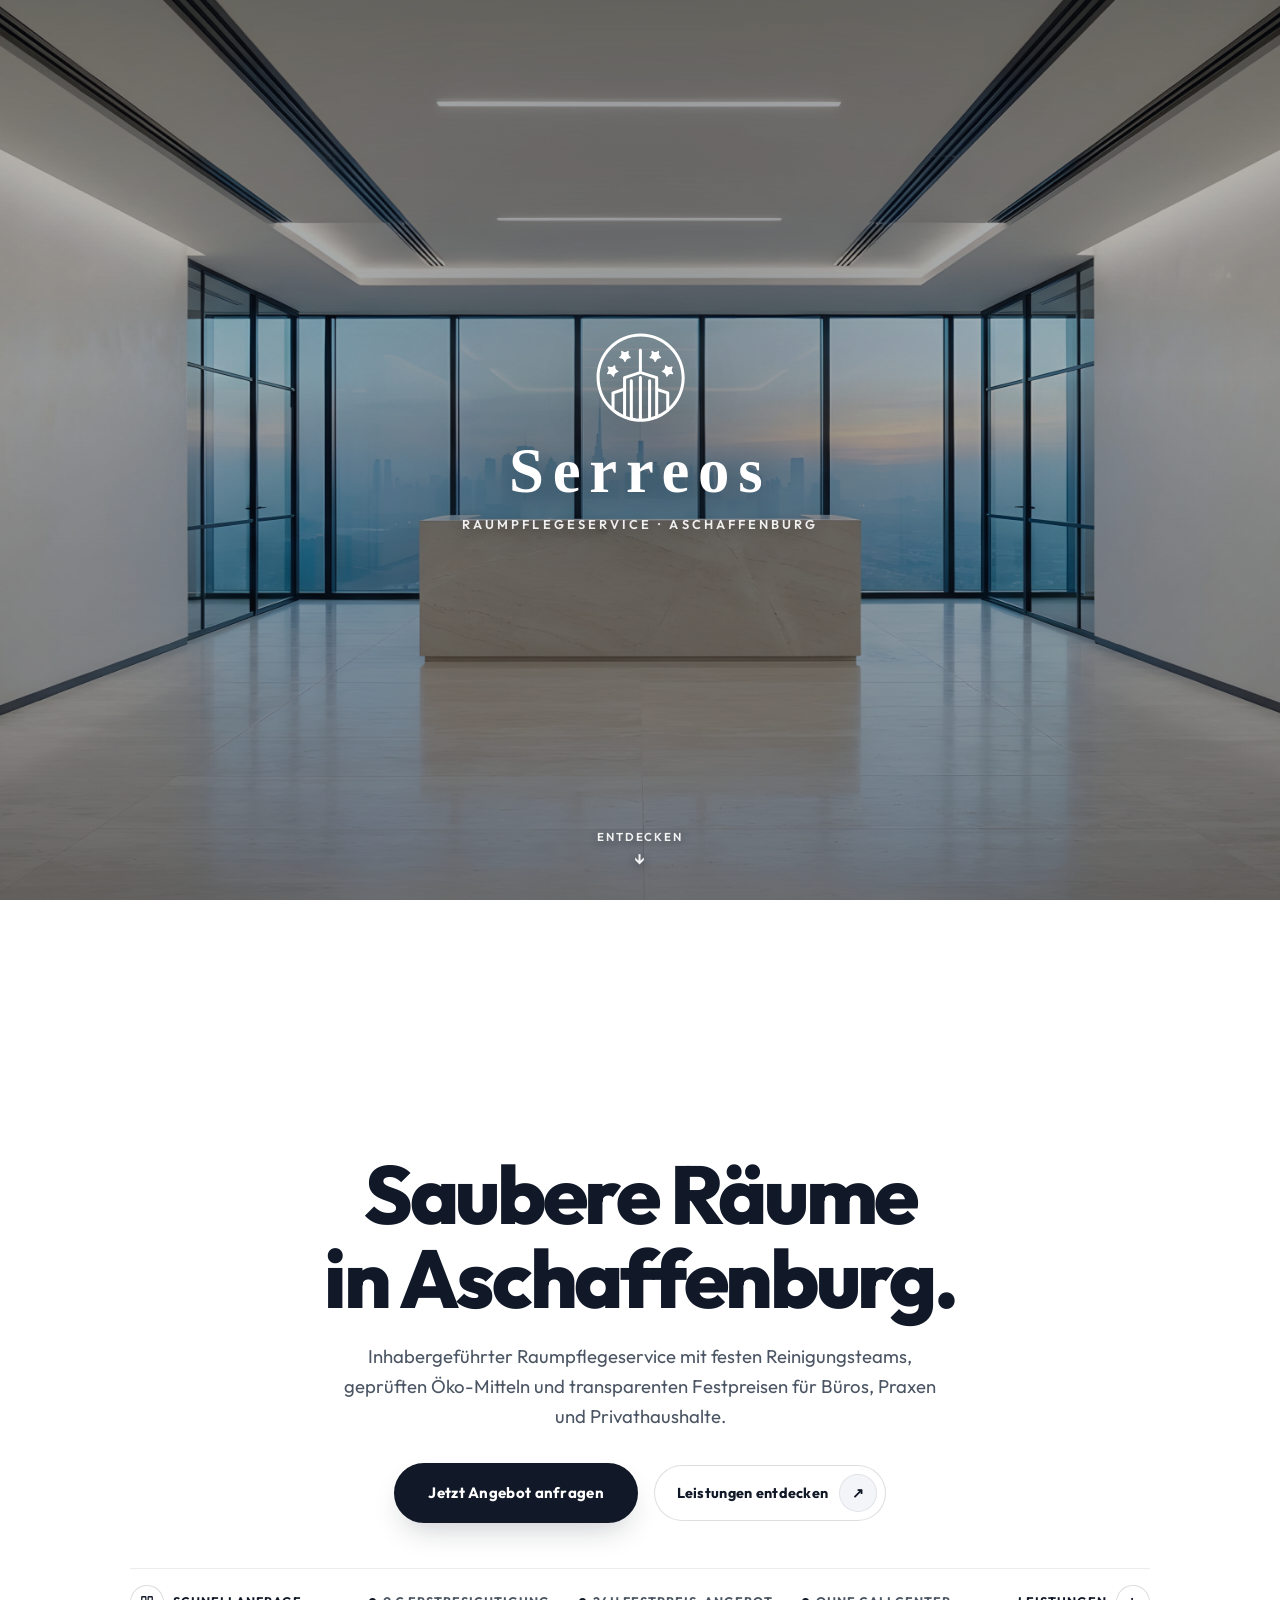
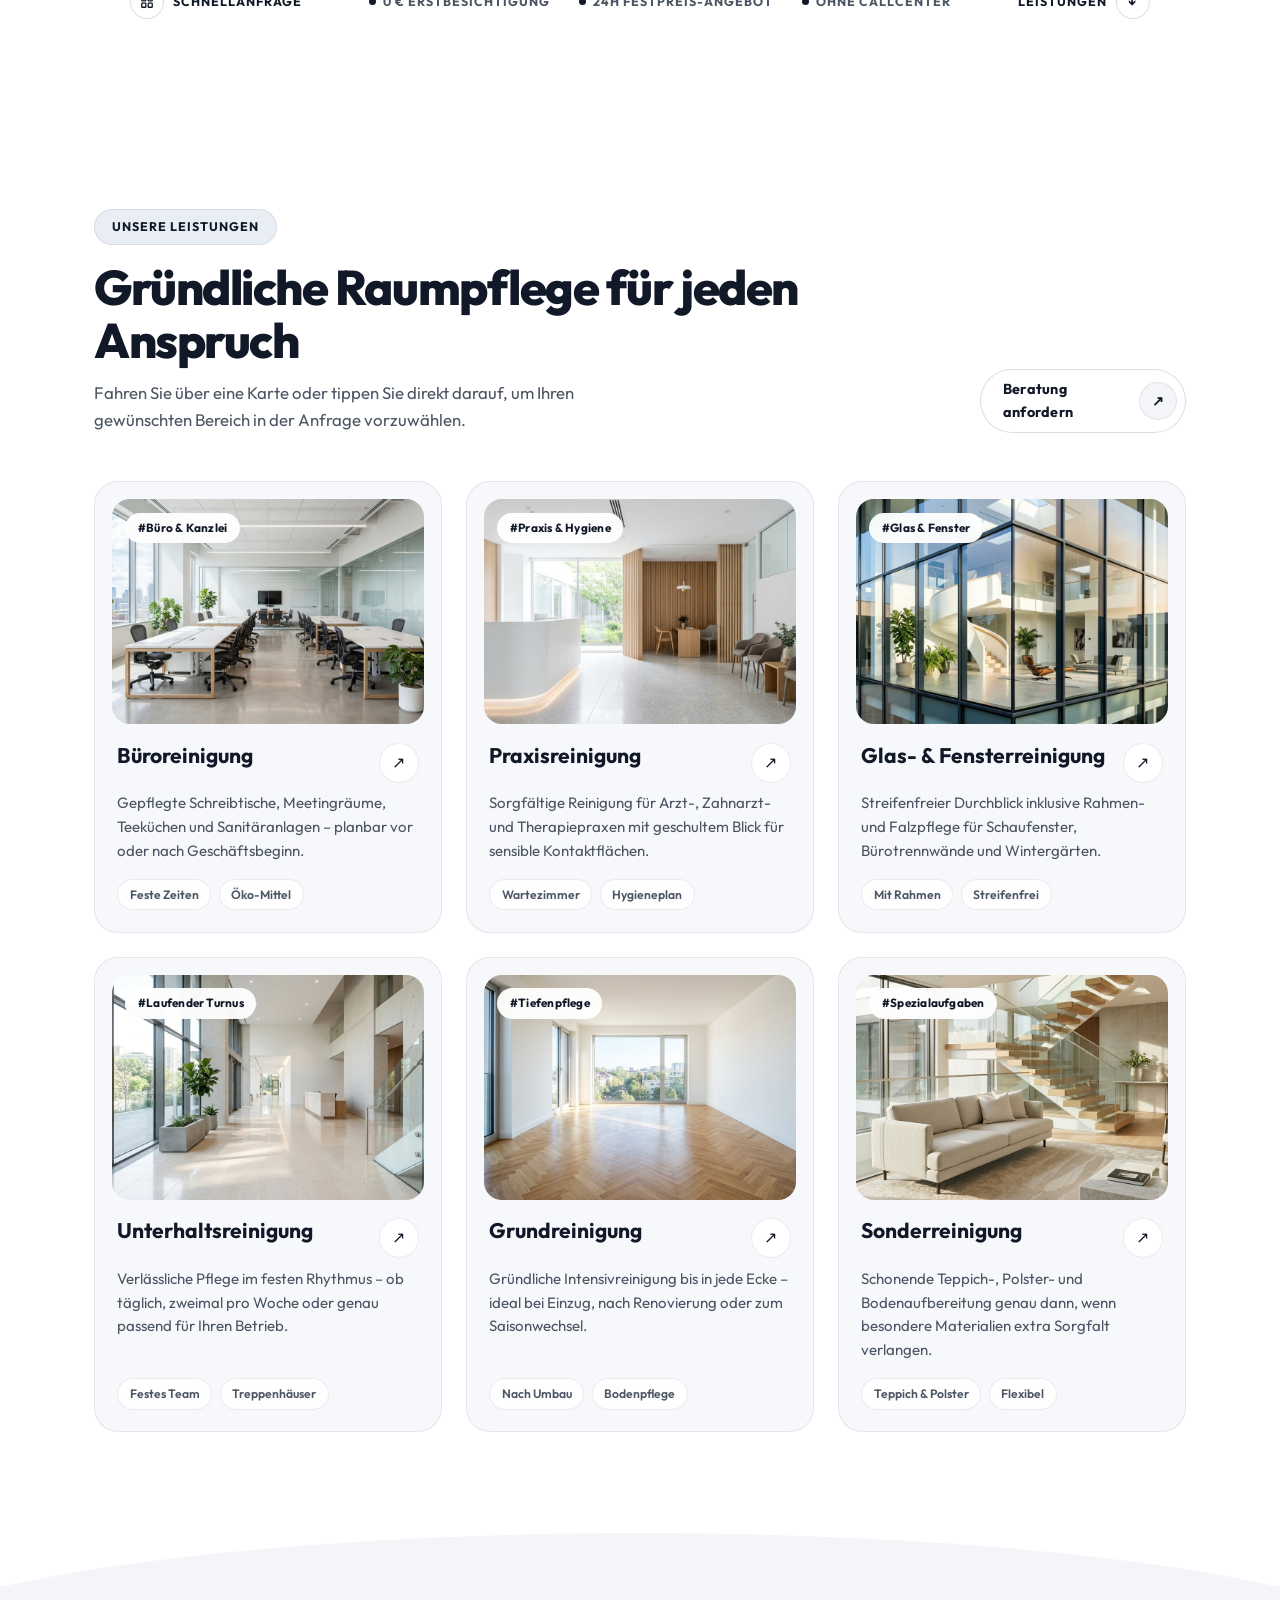
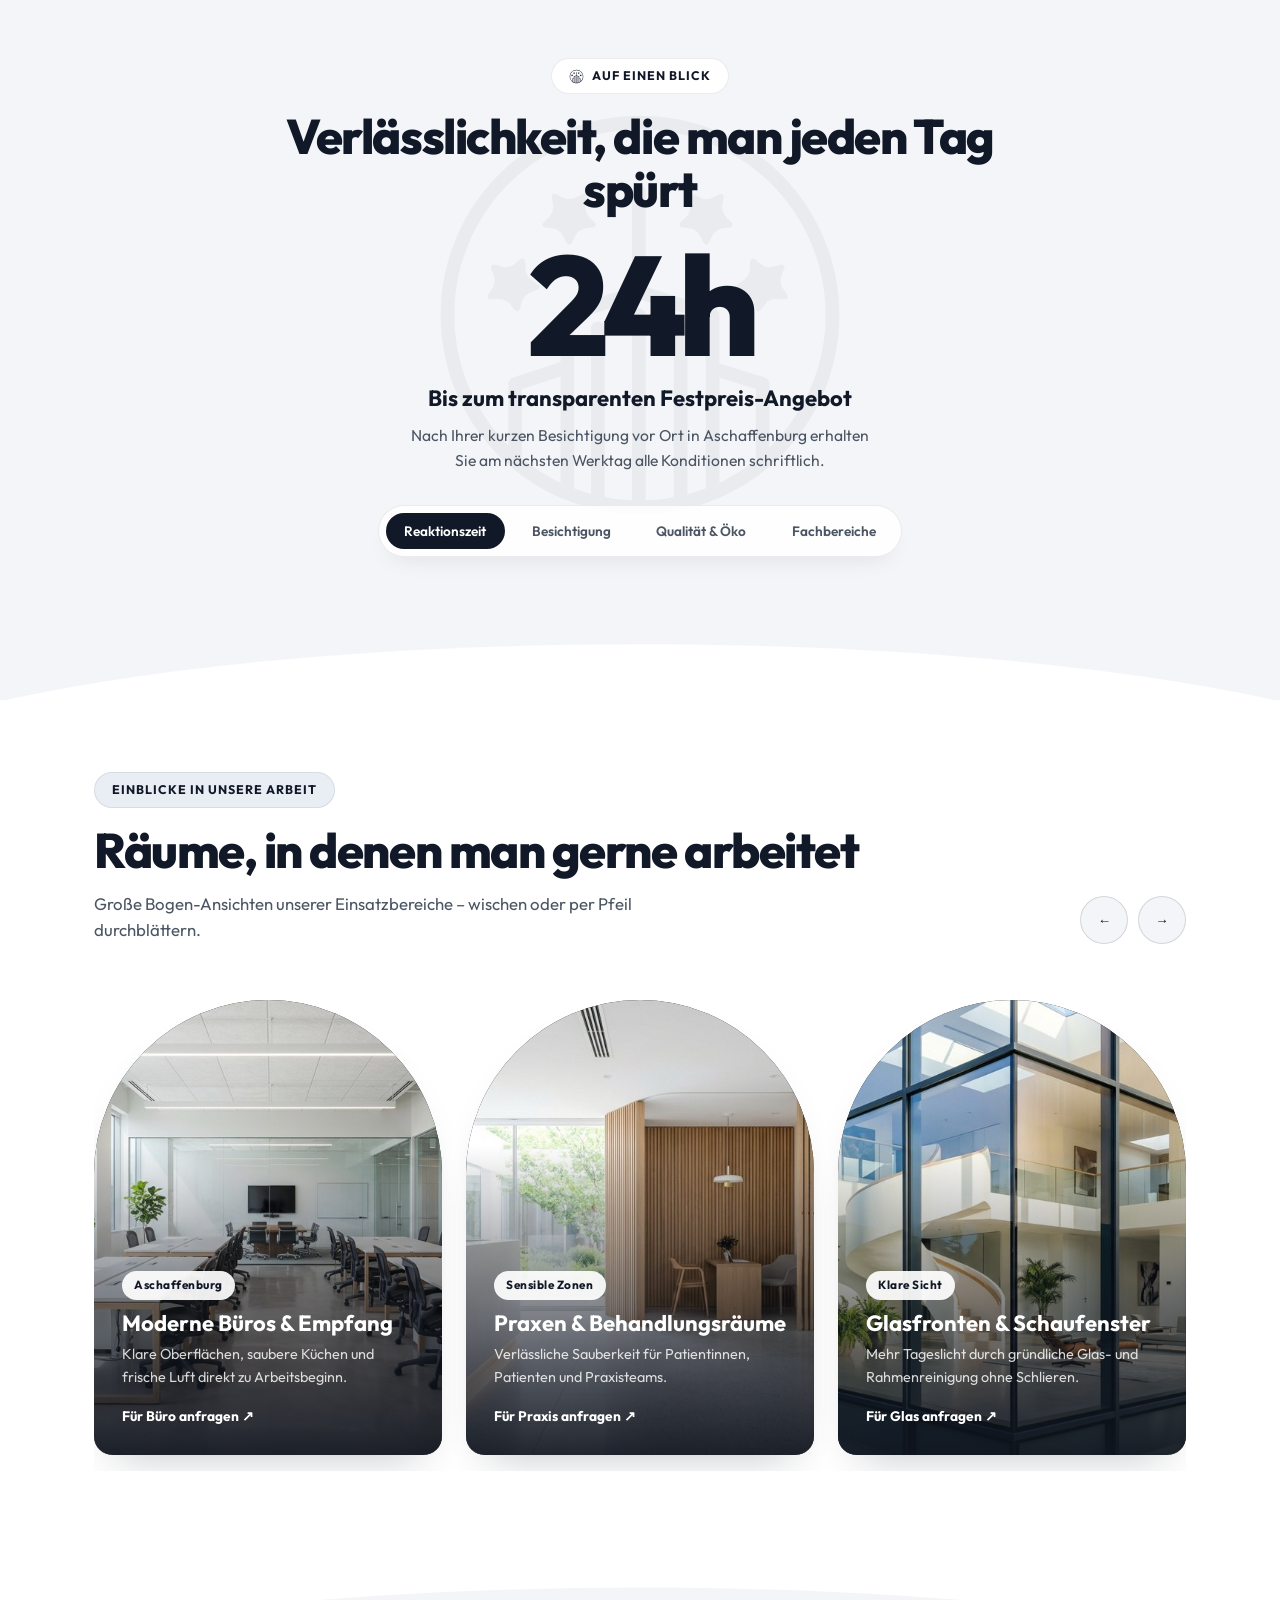
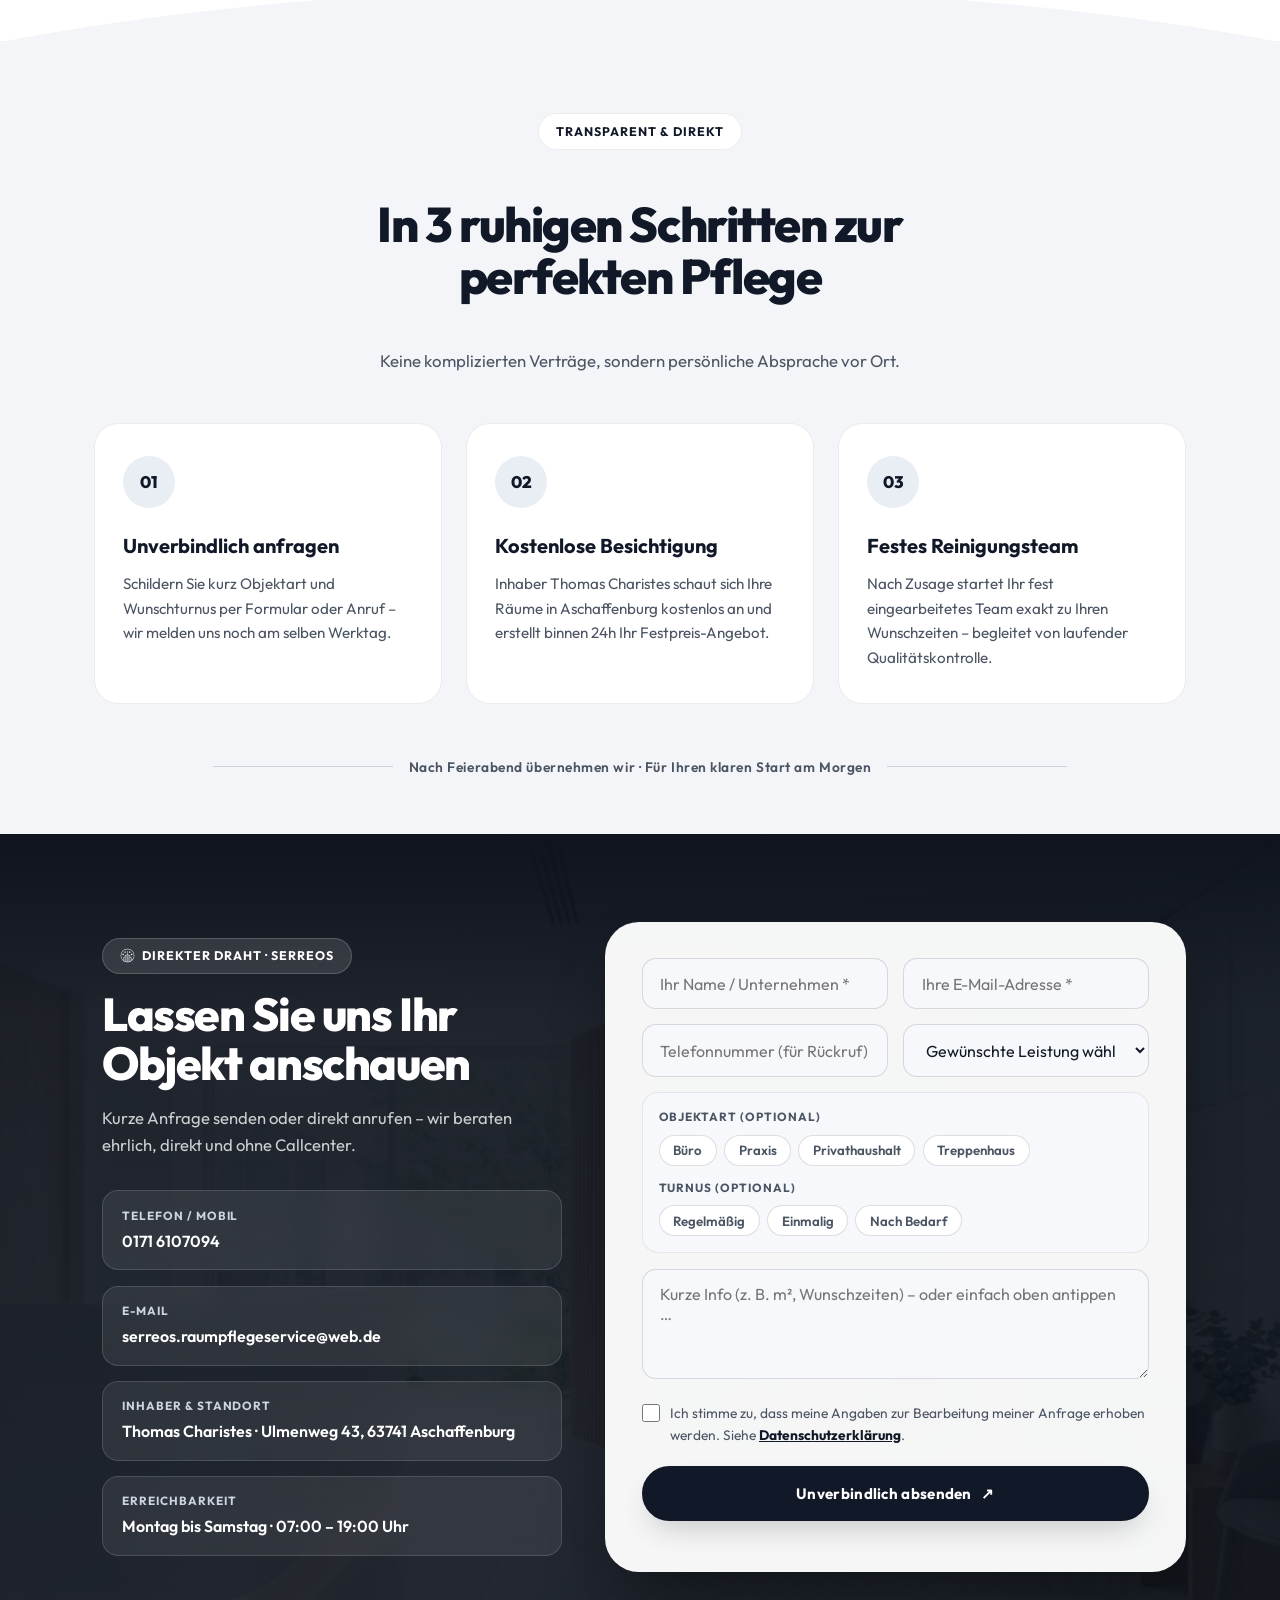
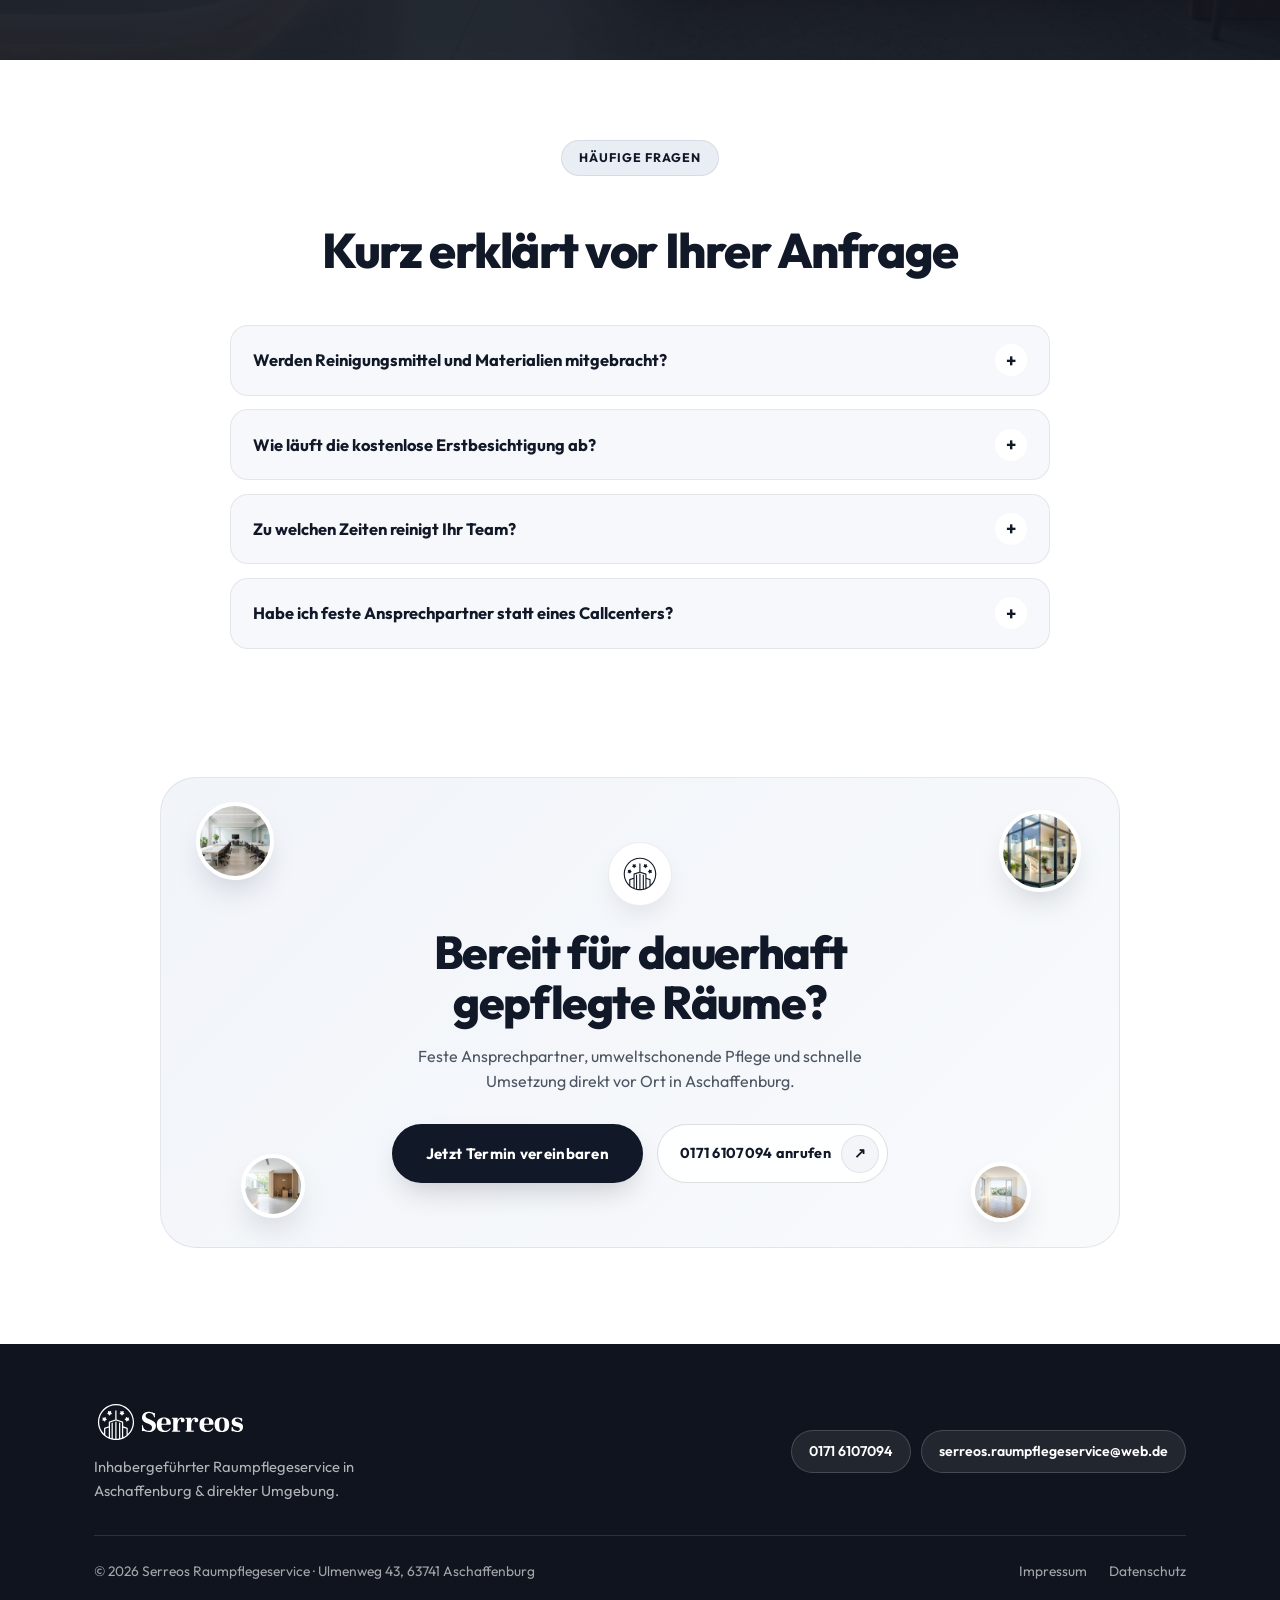
==== commit de61430a: "Startmotiv auf echte 4K-Aufloesung (3840x2144) per Real-ESRGAN hochskaliert und Zoom-Schaerfe optimi" ====
--- a/index.html
+++ b/index.html
@@ -23,7 +23,7 @@
   <meta name="twitter:card" content="summary_large_image" />
   <meta name="twitter:image" content="https://akooya.github.io/serreos-website/assets/og-preview.jpg" />
 
-  <link rel="stylesheet" href="style.css?v=20261113-12" />
+  <link rel="stylesheet" href="style.css?v=20261113-13" />
 
   <!-- Schema.org Structured Data -->
   <script type="application/ld+json">
@@ -109,7 +109,7 @@
         <div class="hr-opening-media" aria-hidden="true">
           <div class="hr-opening-layer">
             <img
-              src="assets/images/sofi/seq-1-dawn.webp"
+              src="assets/images/sofi/seq-1-dawn.webp?v=20261113-4k"
               alt="Moderner Empfangsbereich im frühen Morgenlicht in Aschaffenburg"
               class="hr-opening-slide"
               loading="eager"
--- a/style.css
+++ b/style.css
@@ -498,7 +498,7 @@
   inset: 0;
   width: 100%;
   height: 100%;
-  transform: scale(calc(1.05 - var(--sr-hero-p, 0) * 0.05));
+  transform: scale(calc(1.016 - var(--sr-hero-p, 0) * 0.016));
   will-change: transform;
 }
 
@@ -516,7 +516,7 @@
     transform: scale(1);
   }
   to {
-    transform: scale(1.04);
+    transform: scale(1.015);
   }
 }
 
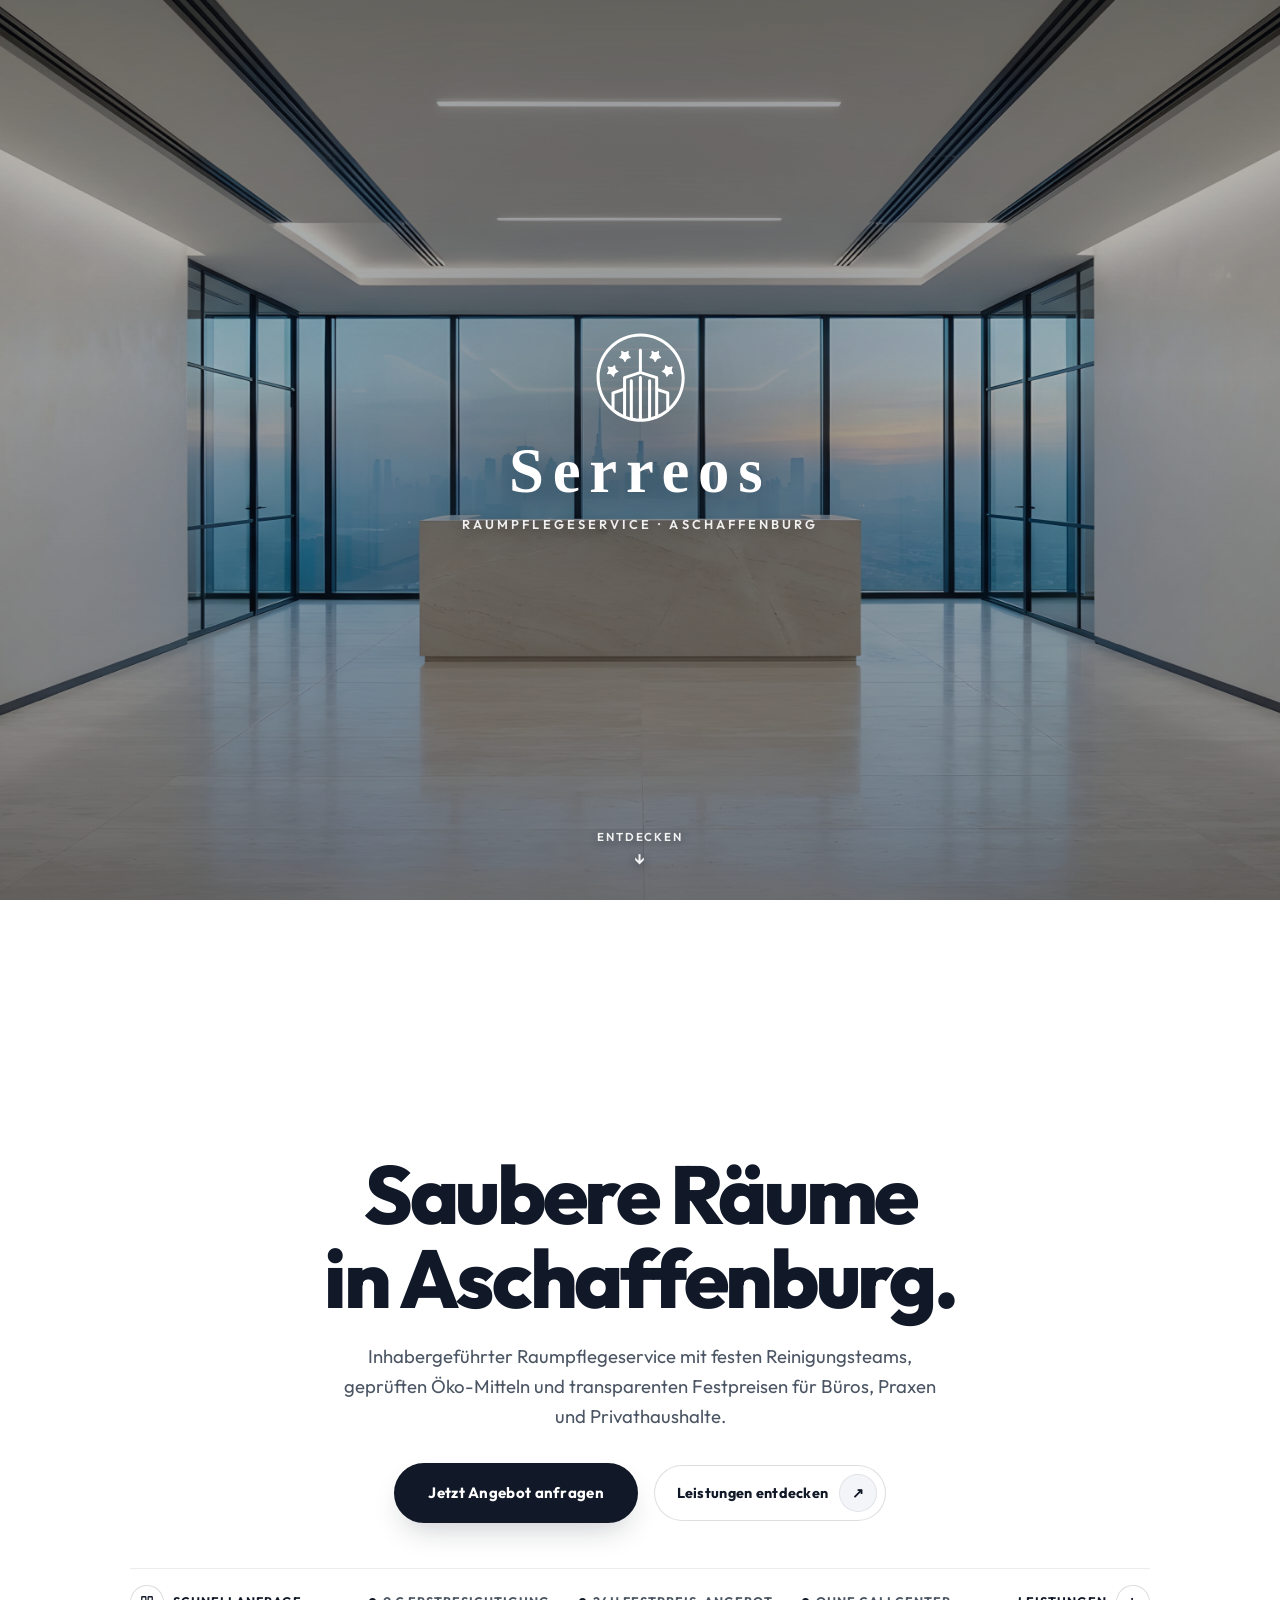
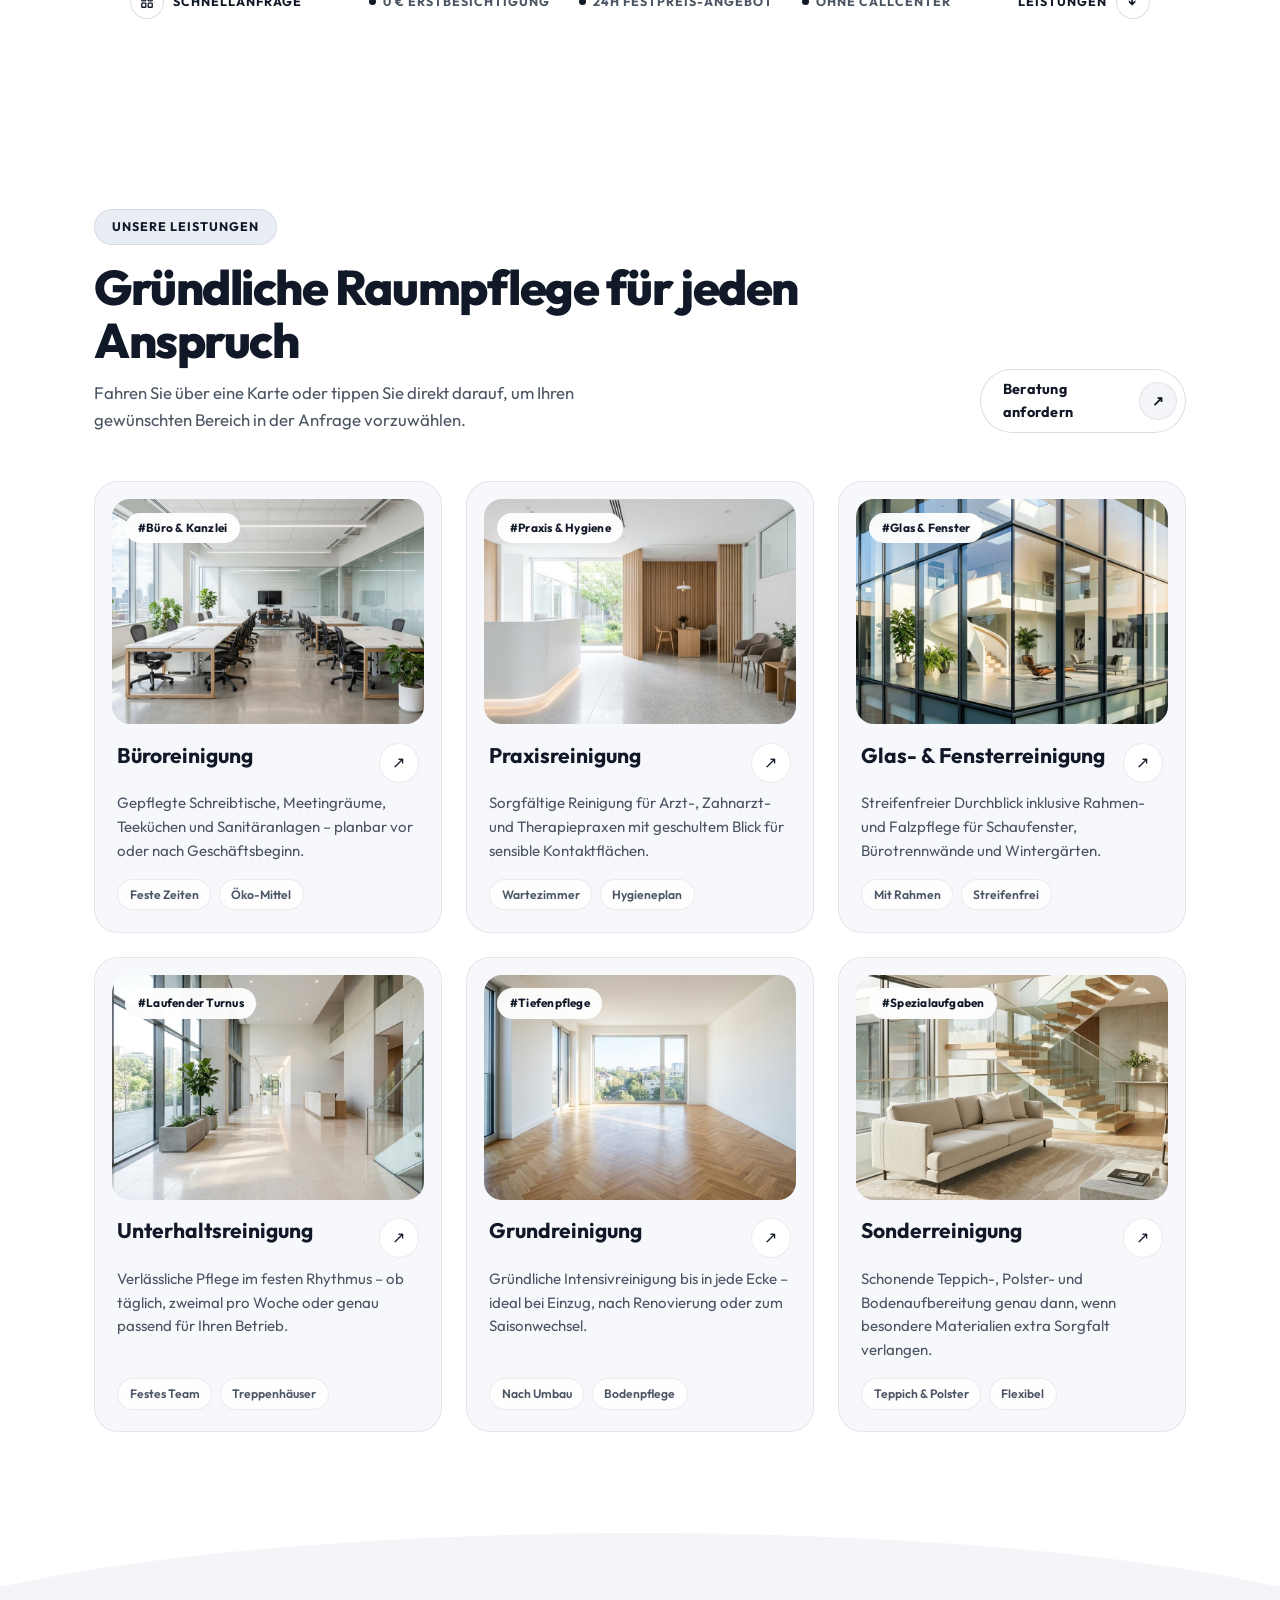
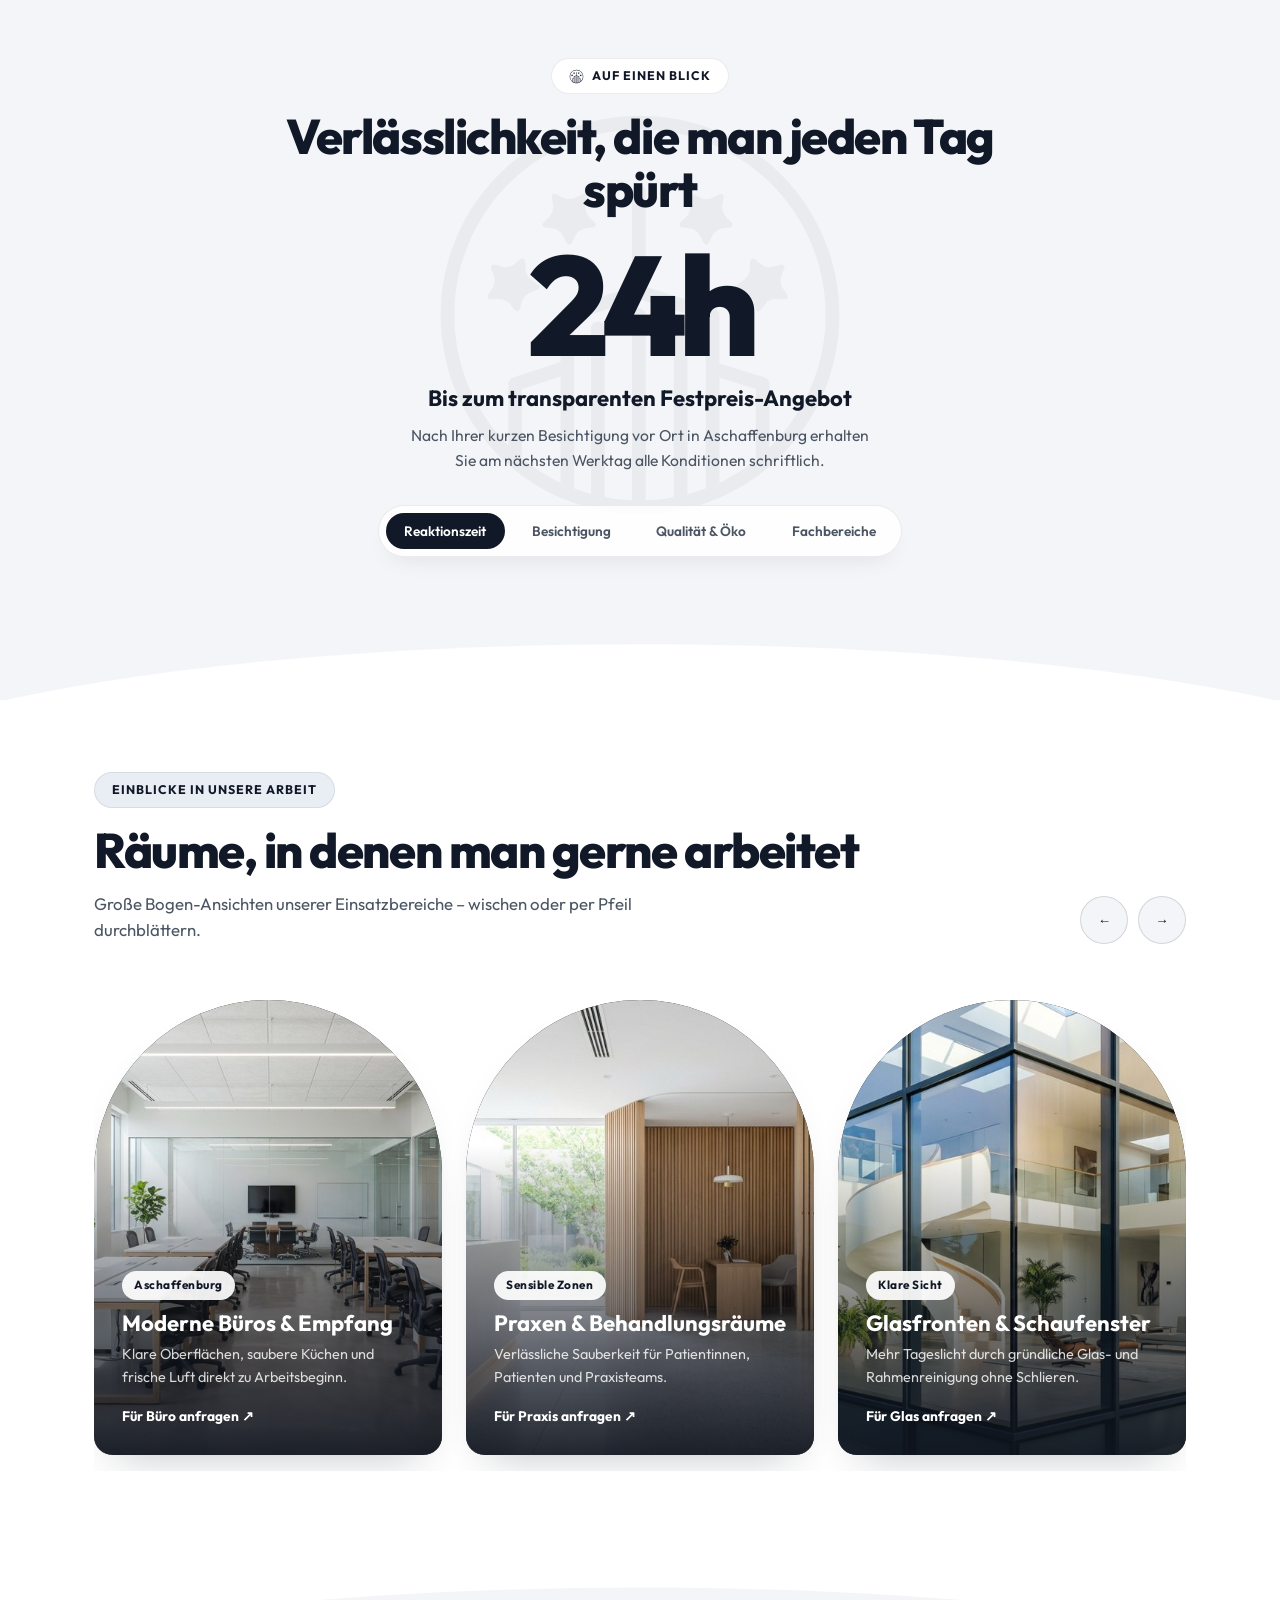
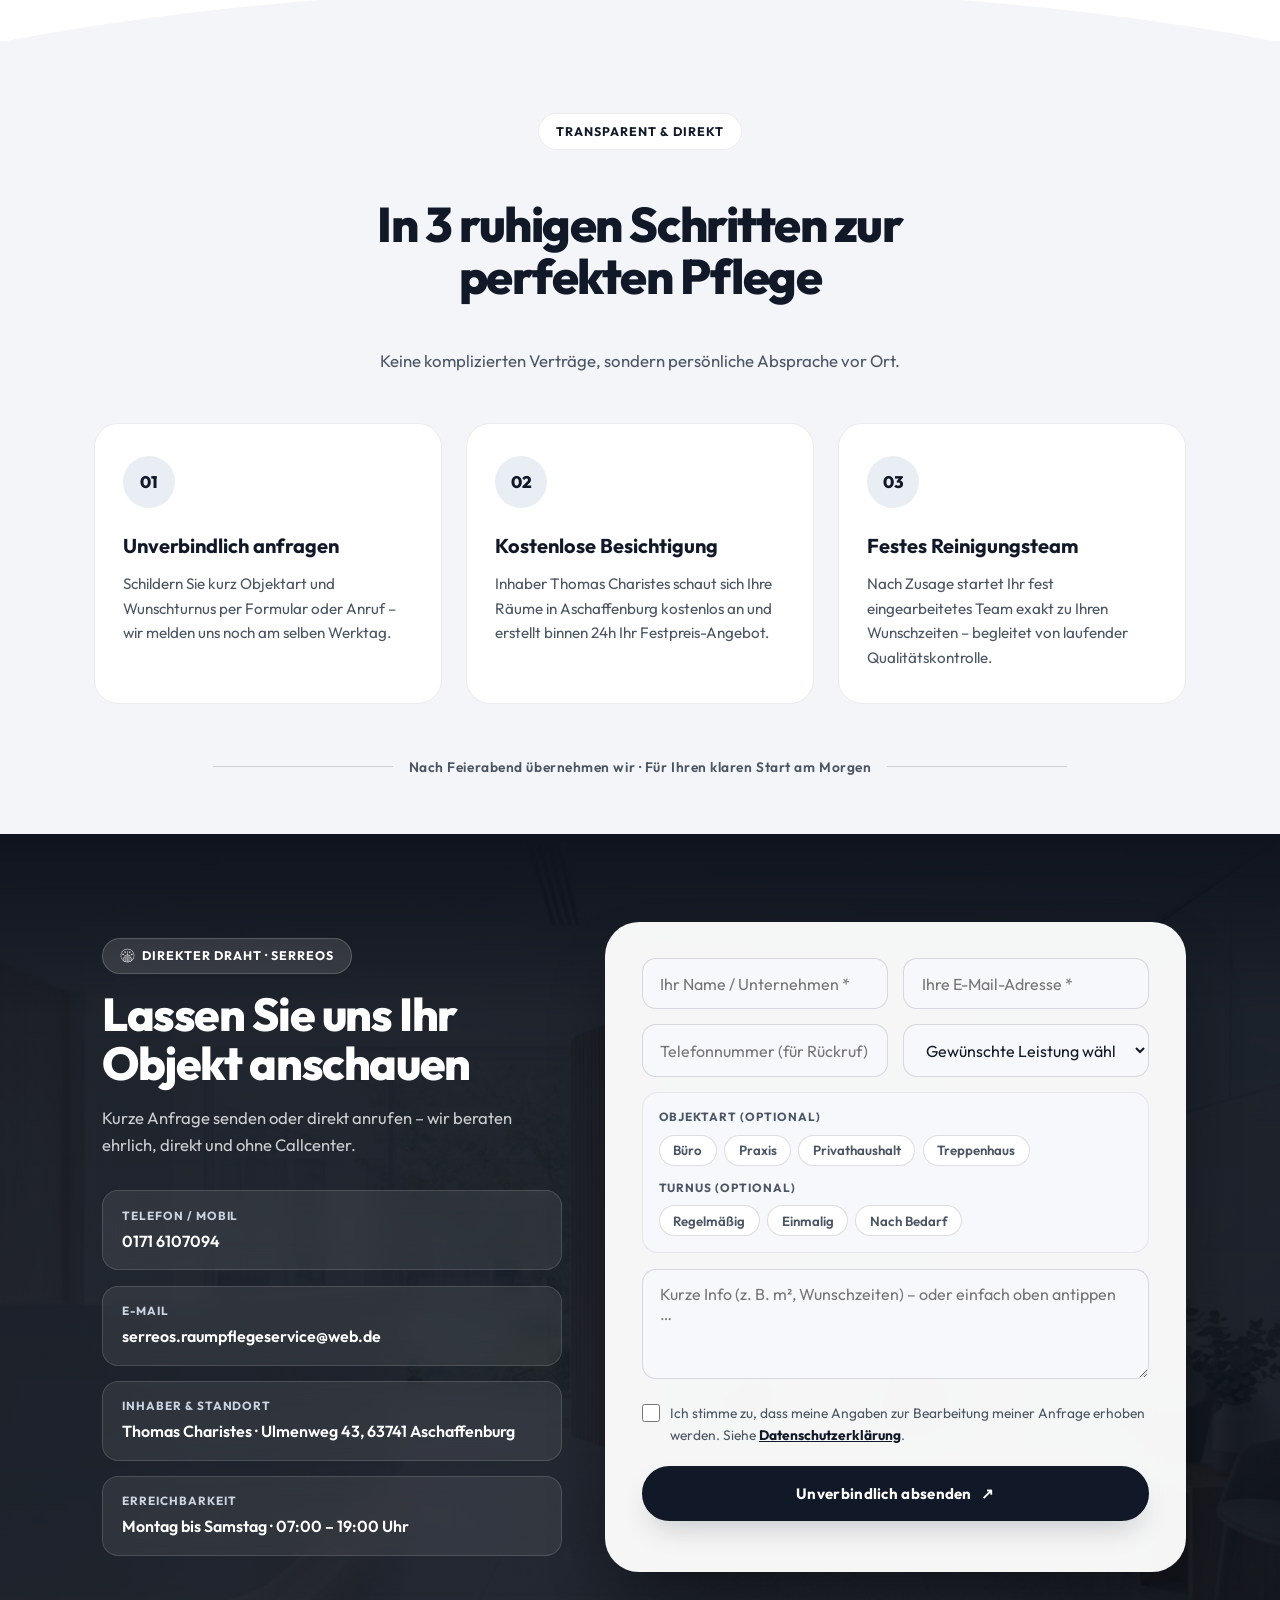
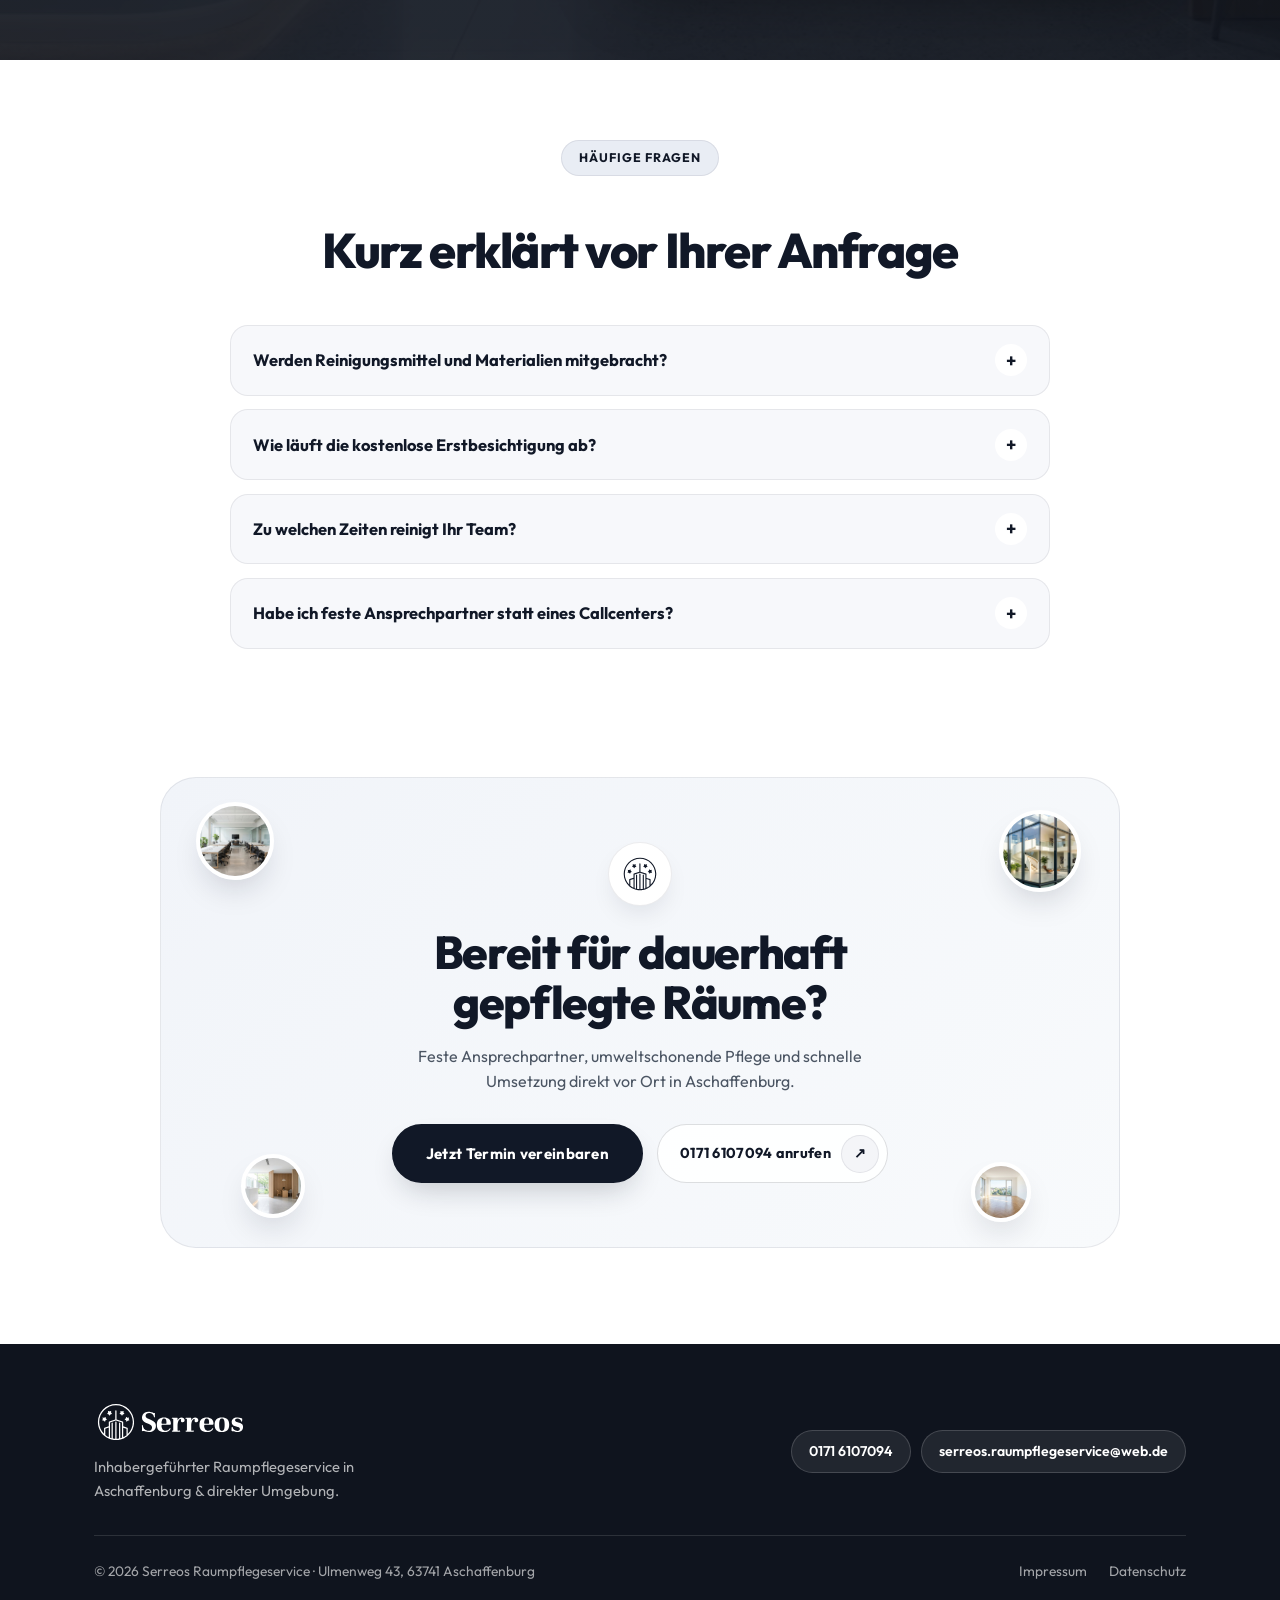
==== commit bddcc1cf: "Add high-res Google-ready Serreos favicons, robots.txt, and sitemap.xml" ====
--- a/index.html
+++ b/index.html
@@ -8,20 +8,25 @@
   <title>Serreos Raumpflegeservice | Professionelle Reinigung in Aschaffenburg</title>
   <meta name="description" content="Ihr zuverlässiger Partner für Büroreinigung, Praxisreinigung, Glasreinigung, Unterhaltsreinigung &amp; Grundreinigung in Aschaffenburg &amp; Umgebung." />
 
-  <link rel="icon" type="image/png" href="assets/favicon.png" />
-  <link rel="apple-touch-icon" href="assets/favicon.png" />
+  <link rel="canonical" href="https://www.serreos-raumpflegeservice.de/" />
+  <link rel="icon" href="/favicon.ico" sizes="48x48" />
+  <link rel="icon" type="image/png" sizes="192x192" href="/assets/favicon.png" />
+  <link rel="icon" type="image/png" sizes="96x96" href="/assets/favicon-96x96.png" />
+  <link rel="icon" type="image/png" sizes="48x48" href="/assets/favicon-48x48.png" />
+  <link rel="icon" type="image/svg+xml" href="/assets/favicon.svg" />
+  <link rel="apple-touch-icon" sizes="180x180" href="/assets/apple-touch-icon.png" />
 
   <!-- OpenGraph -->
   <meta property="og:title" content="Serreos Raumpflegeservice | Professionelle Reinigung" />
   <meta property="og:description" content="Zuverlässige Büro-, Praxis-, Glas- und Unterhaltsreinigung in Aschaffenburg &amp; Umgebung. Faire Festpreise &amp; umweltfreundliche Reinigung." />
   <meta property="og:type" content="website" />
-  <meta property="og:url" content="https://akooya.github.io/serreos-website/" />
-  <meta property="og:image" content="https://akooya.github.io/serreos-website/assets/og-preview.jpg" />
+  <meta property="og:url" content="https://www.serreos-raumpflegeservice.de/" />
+  <meta property="og:image" content="https://www.serreos-raumpflegeservice.de/assets/og-preview.jpg" />
   <meta property="og:image:width" content="1200" />
   <meta property="og:image:height" content="630" />
   <meta property="og:image:alt" content="Serreos Raumpflegeservice – Ihr Partner für saubere Räume in Aschaffenburg &amp; Umgebung" />
   <meta name="twitter:card" content="summary_large_image" />
-  <meta name="twitter:image" content="https://akooya.github.io/serreos-website/assets/og-preview.jpg" />
+  <meta name="twitter:image" content="https://www.serreos-raumpflegeservice.de/assets/og-preview.jpg" />
 
   <link rel="stylesheet" href="style.css?v=20261113-13" />
 
@@ -31,7 +36,8 @@
     "@context": "https://schema.org",
     "@type": "LocalBusiness",
     "name": "Serreos Raumpflegeservice",
-    "image": "https://akooya.github.io/serreos-website/assets/og-preview.jpg",
+    "url": "https://www.serreos-raumpflegeservice.de/",
+    "image": "https://www.serreos-raumpflegeservice.de/assets/og-preview.jpg",
     "telephone": "+491716107094",
     "email": "serreos.raumpflegeservice@web.de",
     "address": {
@@ -711,7 +717,7 @@
         <p>
           Telefon: 0171 6107094<br />
           E-Mail: serreos.raumpflegeservice@web.de<br />
-          Webseite: https://akooya.github.io/serreos-website/
+          Webseite: https://www.serreos-raumpflegeservice.de/
         </p>
         <h3>Umsatzsteuer</h3>
         <p>
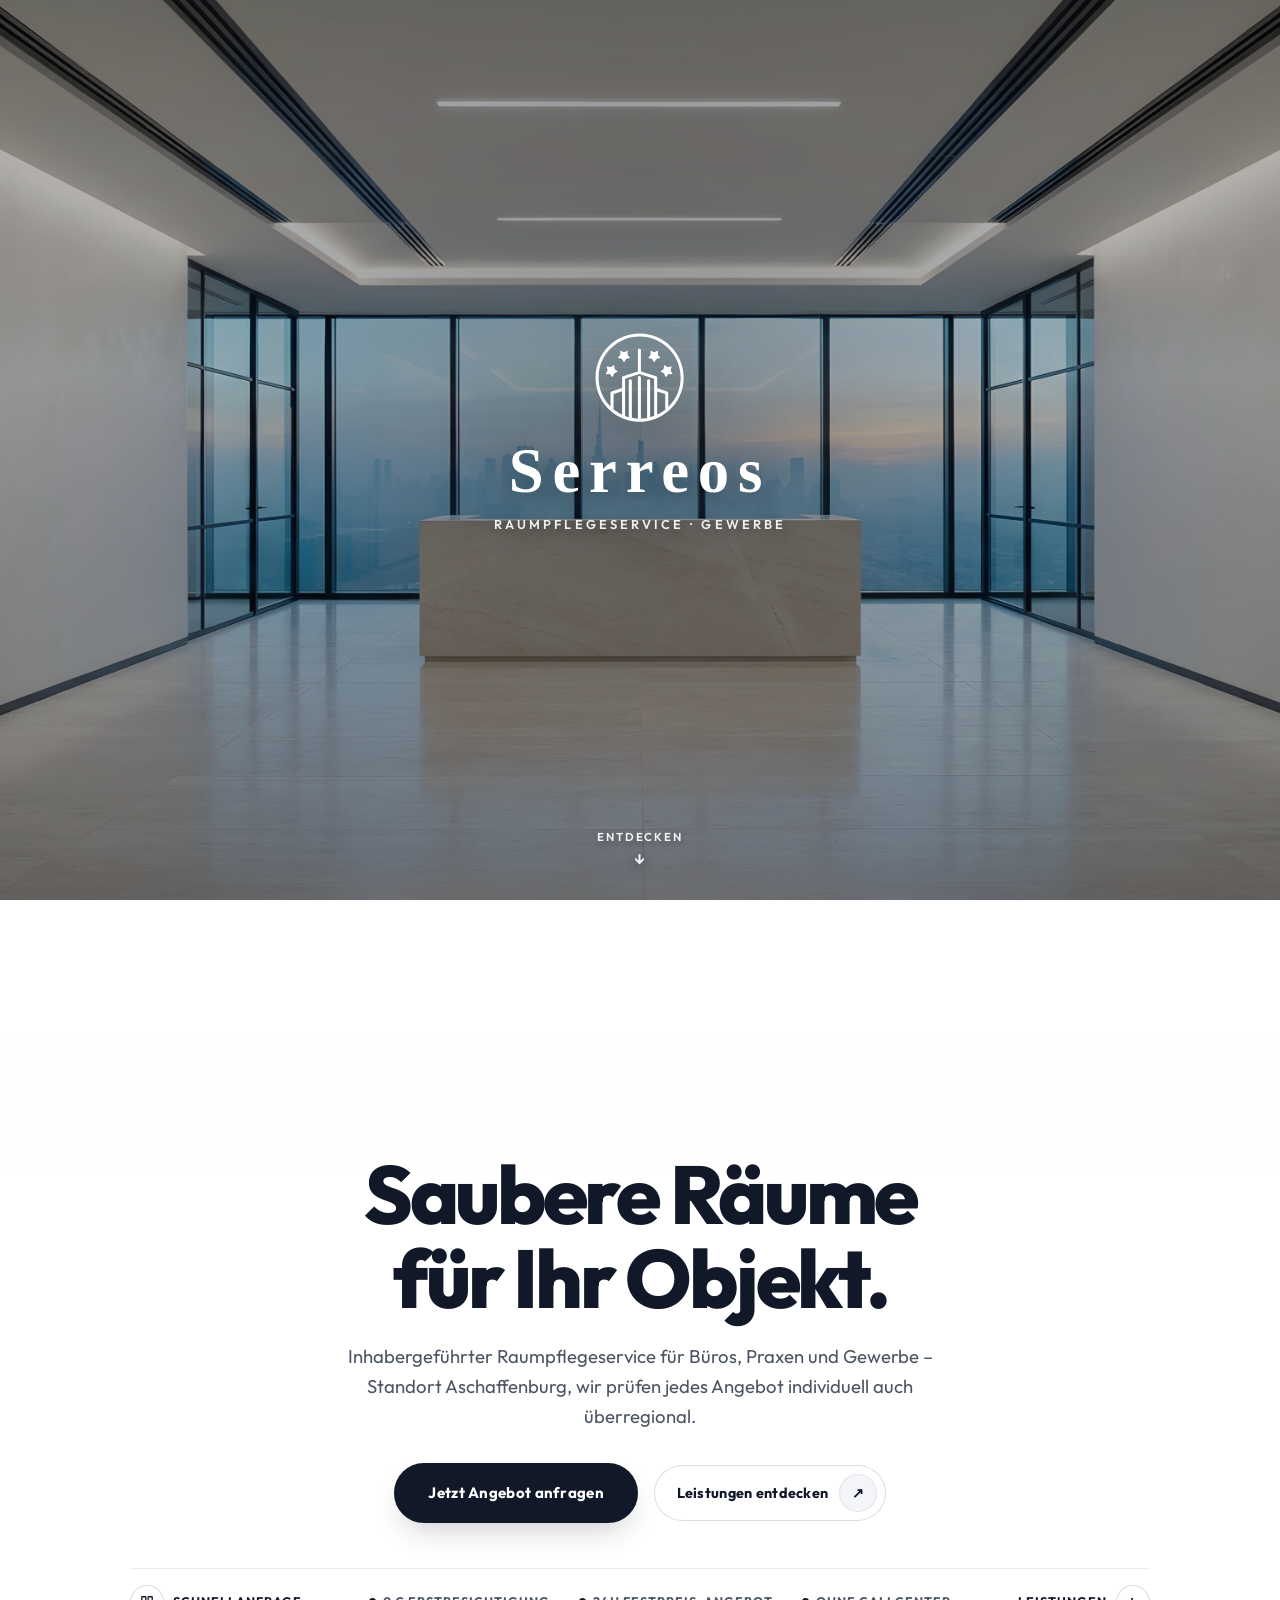
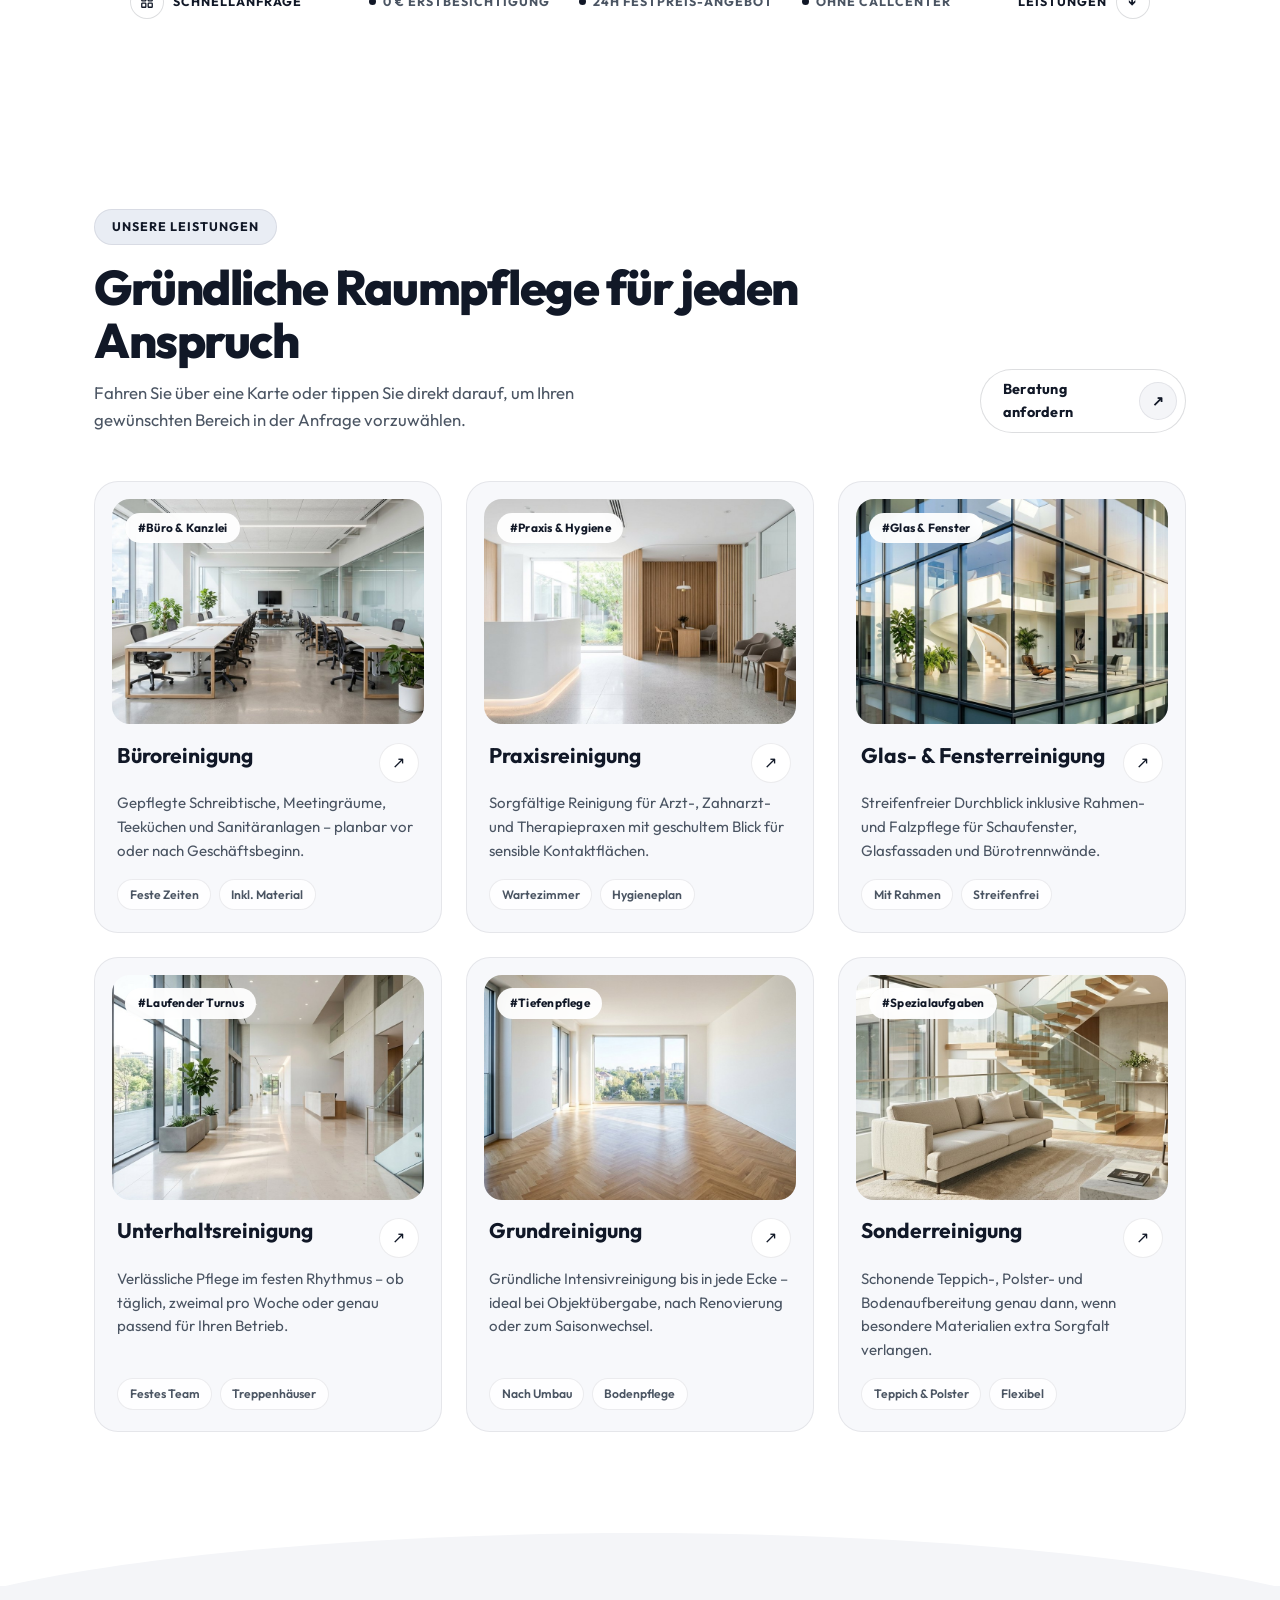
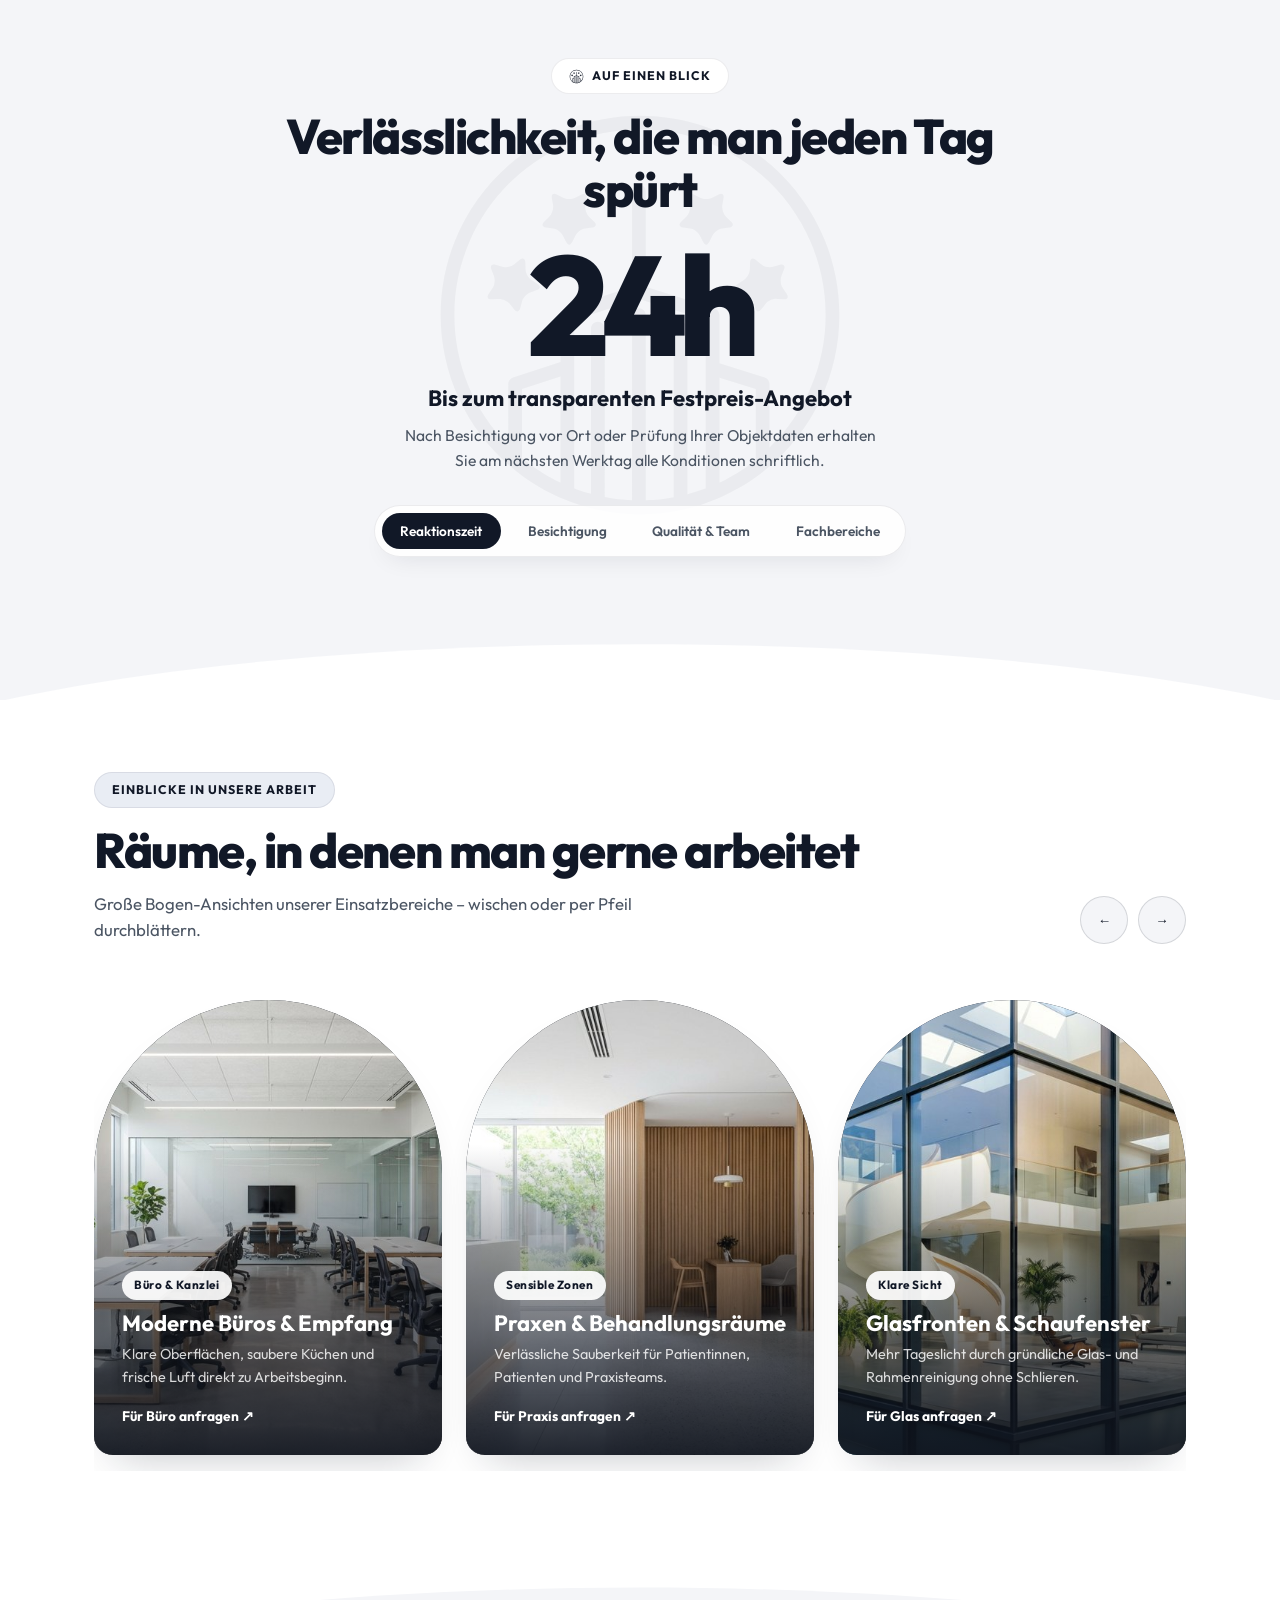
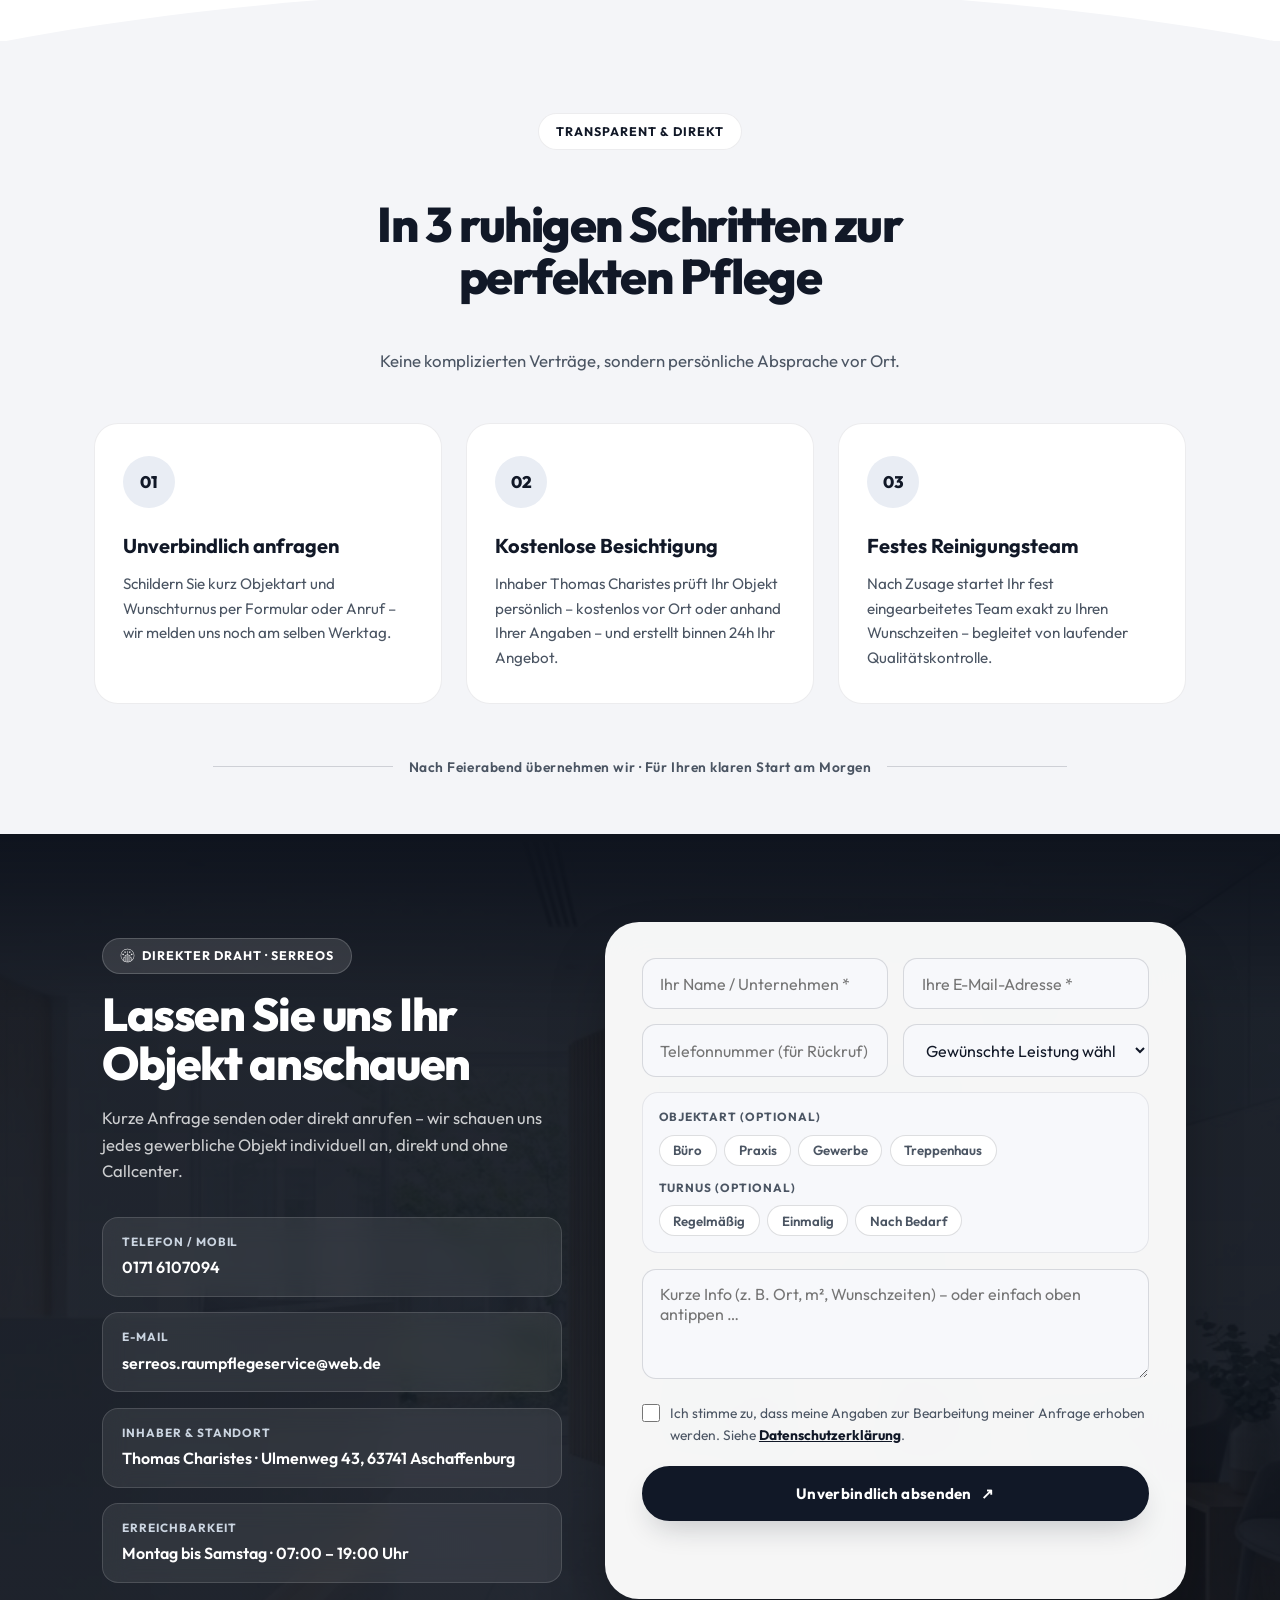
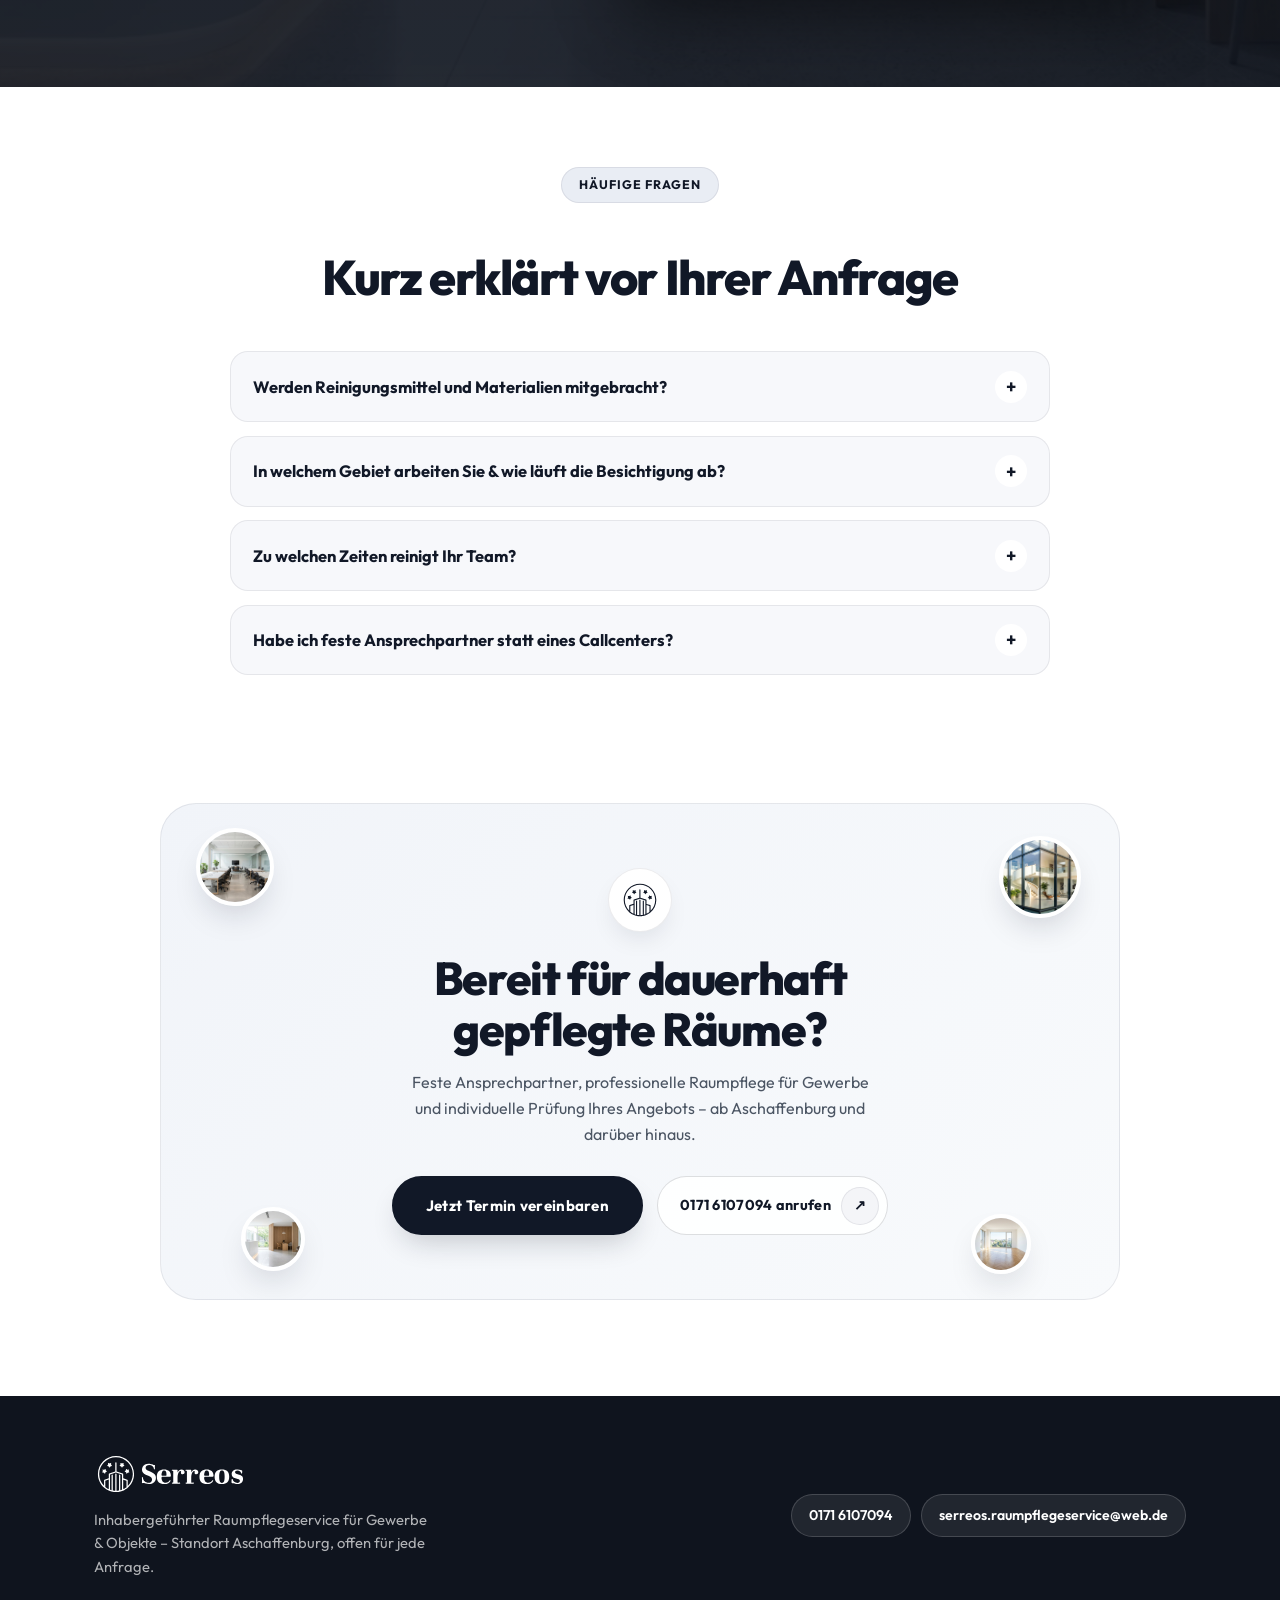
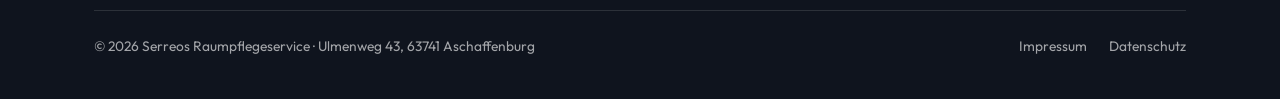
==== commit cdf0e470: "Refine B2B-only copy, remove ecological and conservatory claims, open service area beyond Aschaffenb" ====
--- a/index.html
+++ b/index.html
@@ -5,8 +5,8 @@
   <meta charset="UTF-8" />
   <meta name="viewport" content="width=device-width, initial-scale=1.0" />
   <meta name="theme-color" content="#f4f5f8" />
-  <title>Serreos Raumpflegeservice | Professionelle Reinigung in Aschaffenburg</title>
-  <meta name="description" content="Ihr zuverlässiger Partner für Büroreinigung, Praxisreinigung, Glasreinigung, Unterhaltsreinigung &amp; Grundreinigung in Aschaffenburg &amp; Umgebung." />
+  <title>Serreos Raumpflegeservice | Professionelle Gewerbereinigung</title>
+  <meta name="description" content="Inhabergeführter Raumpflegeservice für Büros, Praxen &amp; Gewerbe. Standort Aschaffenburg – wir prüfen jedes Angebot individuell, auch überregional." />
 
   <link rel="canonical" href="https://www.serreos-raumpflegeservice.de/" />
   <link rel="icon" href="/favicon.ico" sizes="48x48" />
@@ -17,14 +17,14 @@
   <link rel="apple-touch-icon" sizes="180x180" href="/assets/apple-touch-icon.png" />
 
   <!-- OpenGraph -->
-  <meta property="og:title" content="Serreos Raumpflegeservice | Professionelle Reinigung" />
-  <meta property="og:description" content="Zuverlässige Büro-, Praxis-, Glas- und Unterhaltsreinigung in Aschaffenburg &amp; Umgebung. Faire Festpreise &amp; umweltfreundliche Reinigung." />
+  <meta property="og:title" content="Serreos Raumpflegeservice | Gewerbliche Objekt- &amp; Büroreinigung" />
+  <meta property="og:description" content="Zuverlässige Büro-, Praxis-, Glas- und Unterhaltsreinigung für Gewerbeobjekte ab Aschaffenburg – wir prüfen jedes Angebot individuell." />
   <meta property="og:type" content="website" />
   <meta property="og:url" content="https://www.serreos-raumpflegeservice.de/" />
   <meta property="og:image" content="https://www.serreos-raumpflegeservice.de/assets/og-preview.jpg" />
   <meta property="og:image:width" content="1200" />
   <meta property="og:image:height" content="630" />
-  <meta property="og:image:alt" content="Serreos Raumpflegeservice – Ihr Partner für saubere Räume in Aschaffenburg &amp; Umgebung" />
+  <meta property="og:image:alt" content="Serreos Raumpflegeservice – Gewerbliche Raumpflege ab Aschaffenburg" />
   <meta name="twitter:card" content="summary_large_image" />
   <meta name="twitter:image" content="https://www.serreos-raumpflegeservice.de/assets/og-preview.jpg" />
 
@@ -47,7 +47,7 @@
       "postalCode": "63741",
       "addressCountry": "DE"
     },
-    "areaServed": ["Aschaffenburg", "Direkte Umgebung Aschaffenburg"],
+    "areaServed": ["Aschaffenburg", "Rhein-Main-Gebiet", "Deutschlandweit auf Anfrage"],
     "openingHours": "Mo-Sa 07:00-19:00"
   }
   </script>
@@ -116,7 +116,7 @@
           <div class="hr-opening-layer">
             <img
               src="assets/images/sofi/seq-1-dawn.webp?v=20261113-4k"
-              alt="Moderner Empfangsbereich im frühen Morgenlicht in Aschaffenburg"
+              alt="Moderner gewerblicher Empfangsbereich im frühen Morgenlicht"
               class="hr-opening-slide"
               loading="eager"
               fetchpriority="high"
@@ -131,7 +131,7 @@
             <use href="#serreos-crest"></use>
           </svg>
           <span class="hr-opening-wordmark">Serreos</span>
-          <span class="hr-opening-tag">Raumpflegeservice &middot; Aschaffenburg</span>
+          <span class="hr-opening-tag">Raumpflegeservice &middot; Gewerbe</span>
         </div>
 
         <a href="#heroStatement" class="hr-scroll-hint" aria-label="Weiter zu den Inhalten scrollen">
@@ -150,11 +150,11 @@
         <div class="hr-hero-center">
           <h1 class="hr-hero-h1 hr-reveal">
             <span class="hr-hero-line">Saubere Räume</span>
-            <span class="hr-hero-line">in Aschaffenburg.</span>
+            <span class="hr-hero-line">für Ihr Objekt.</span>
           </h1>
 
           <p class="hr-hero-lead hr-reveal">
-            Inhabergeführter Raumpflegeservice mit festen Reinigungsteams, geprüften Öko-Mitteln und transparenten Festpreisen für Büros, Praxen und Privathaushalte.
+            Inhabergeführter Raumpflegeservice für Büros, Praxen und Gewerbe – Standort Aschaffenburg, wir prüfen jedes Angebot individuell auch überregional.
           </p>
 
           <div class="hr-hero-ctas hr-reveal">
@@ -222,7 +222,7 @@
               <p>Gepflegte Schreibtische, Meetingräume, Teeküchen und Sanitäranlagen – planbar vor oder nach Geschäftsbeginn.</p>
               <div class="hr-service-chips">
                 <span>Feste Zeiten</span>
-                <span>Öko-Mittel</span>
+                <span>Inkl. Material</span>
               </div>
             </div>
           </article>
@@ -255,7 +255,7 @@
                 <h3>Glas- &amp; Fensterreinigung</h3>
                 <span class="hr-flip-arrow" aria-hidden="true">↗</span>
               </div>
-              <p>Streifenfreier Durchblick inklusive Rahmen- und Falzpflege für Schaufenster, Bürotrennwände und Wintergärten.</p>
+              <p>Streifenfreier Durchblick inklusive Rahmen- und Falzpflege für Schaufenster, Glasfassaden und Bürotrennwände.</p>
               <div class="hr-service-chips">
                 <span>Mit Rahmen</span>
                 <span>Streifenfrei</span>
@@ -291,7 +291,7 @@
                 <h3>Grundreinigung</h3>
                 <span class="hr-flip-arrow" aria-hidden="true">↗</span>
               </div>
-              <p>Gründliche Intensivreinigung bis in jede Ecke – ideal bei Einzug, nach Renovierung oder zum Saisonwechsel.</p>
+              <p>Gründliche Intensivreinigung bis in jede Ecke – ideal bei Objektübergabe, nach Renovierung oder zum Saisonwechsel.</p>
               <div class="hr-service-chips">
                 <span>Nach Umbau</span>
                 <span>Bodenpflege</span>
@@ -342,12 +342,12 @@
 
           <div class="hr-impact-value" id="hrImpactValue" aria-live="polite">24h</div>
           <div class="hr-impact-label" id="hrImpactLabel">Bis zum transparenten Festpreis-Angebot</div>
-          <p class="hr-impact-sub" id="hrImpactSub">Nach Ihrer kurzen Besichtigung vor Ort in Aschaffenburg erhalten Sie am nächsten Werktag alle Konditionen schriftlich.</p>
+          <p class="hr-impact-sub" id="hrImpactSub">Nach Besichtigung vor Ort oder Prüfung Ihrer Objektdaten erhalten Sie am nächsten Werktag alle Konditionen schriftlich.</p>
 
           <div class="hr-impact-tabs" role="tablist" aria-label="Kennzahlen auswählen">
             <button type="button" class="hr-impact-tab is-active" role="tab" aria-selected="true">Reaktionszeit</button>
             <button type="button" class="hr-impact-tab" role="tab" aria-selected="false">Besichtigung</button>
-            <button type="button" class="hr-impact-tab" role="tab" aria-selected="false">Qualität &amp; Öko</button>
+            <button type="button" class="hr-impact-tab" role="tab" aria-selected="false">Qualität &amp; Team</button>
             <button type="button" class="hr-impact-tab" role="tab" aria-selected="false">Fachbereiche</button>
           </div>
         </div>
@@ -380,7 +380,7 @@
           <article class="hr-arch-card" data-service="Büroreinigung">
             <img src="assets/images/buero.jpg" alt="Büro- &amp; Empfangsreinigung" loading="lazy" />
             <div class="hr-arch-overlay">
-              <span class="hr-arch-tag">Aschaffenburg</span>
+              <span class="hr-arch-tag">Büro &amp; Kanzlei</span>
               <h3>Moderne Büros &amp; Empfang</h3>
               <p>Klare Oberflächen, saubere Küchen und frische Luft direkt zu Arbeitsbeginn.</p>
               <span class="hr-arch-cta">Für Büro anfragen ↗</span>
@@ -467,7 +467,7 @@
           <div class="hr-step-card hr-reveal">
             <div class="hr-step-num">02</div>
             <h3>Kostenlose Besichtigung</h3>
-            <p>Inhaber Thomas Charistes schaut sich Ihre Räume in Aschaffenburg kostenlos an und erstellt binnen 24h Ihr Festpreis-Angebot.</p>
+            <p>Inhaber Thomas Charistes prüft Ihr Objekt persönlich – kostenlos vor Ort oder anhand Ihrer Angaben – und erstellt binnen 24h Ihr Angebot.</p>
           </div>
 
           <div class="hr-step-card hr-reveal">
@@ -501,7 +501,7 @@
                 <span>Direkter Draht · Serreos</span>
               </span>
               <h2>Lassen Sie uns Ihr Objekt anschauen</h2>
-              <p>Kurze Anfrage senden oder direkt anrufen – wir beraten ehrlich, direkt und ohne Callcenter.</p>
+              <p>Kurze Anfrage senden oder direkt anrufen – wir schauen uns jedes gewerbliche Objekt individuell an, direkt und ohne Callcenter.</p>
             </div>
 
             <div class="hr-contact-details">
@@ -556,7 +556,7 @@
                 <div class="hr-chips" data-chip-target="objektartInput">
                   <button type="button" class="hr-chip" data-value="Büro" aria-pressed="false">Büro</button>
                   <button type="button" class="hr-chip" data-value="Praxis" aria-pressed="false">Praxis</button>
-                  <button type="button" class="hr-chip" data-value="Privathaushalt" aria-pressed="false">Privathaushalt</button>
+                  <button type="button" class="hr-chip" data-value="Gewerbe / Ladenfläche" aria-pressed="false">Gewerbe</button>
                   <button type="button" class="hr-chip" data-value="Treppenhaus / Objekt" aria-pressed="false">Treppenhaus</button>
                 </div>
               </div>
@@ -570,7 +570,7 @@
               </div>
             </div>
 
-            <textarea name="nachricht" id="messageInput" rows="4" placeholder="Kurze Info (z. B. m², Wunschzeiten) – oder einfach oben antippen …" required></textarea>
+            <textarea name="nachricht" id="messageInput" rows="4" placeholder="Kurze Info (z. B. Ort, m², Wunschzeiten) – oder einfach oben antippen …" required></textarea>
 
             <div class="hr-privacy-row">
               <input type="checkbox" id="privacy" name="datenschutz" required />
@@ -605,19 +605,19 @@
             </button>
             <div class="hr-faq-panel">
               <div class="hr-faq-panel-inner">
-                <p>Wir arbeiten mit geprüften, schonenden Öko-Reinigungsmitteln – abgestimmt auf Ihre Oberflächen in Praxis, Büro oder Privathaushalt.</p>
+                <p>Ja. Wir bringen alle benötigten professionellen Reinigungsmittel und Materialien selbst mit – abgestimmt auf die Oberflächen in Büro, Praxis und Gewerbe.</p>
               </div>
             </div>
           </div>
 
           <div class="hr-faq-item">
             <button type="button" class="hr-faq-trigger" aria-expanded="false">
-              <span>Wie läuft die kostenlose Erstbesichtigung ab?</span>
+              <span>In welchem Gebiet arbeiten Sie &amp; wie läuft die Besichtigung ab?</span>
               <span class="hr-faq-plus" aria-hidden="true">+</span>
             </button>
             <div class="hr-faq-panel">
               <div class="hr-faq-panel-inner">
-                <p>Wir schauen uns Ihr Objekt unverbindlich vor Ort in Aschaffenburg oder Umgebung an und senden innerhalb von 24 Stunden Ihr Festpreis-Angebot.</p>
+                <p>Unser Standort ist Aschaffenburg, wir begrenzen uns jedoch bewusst nicht fest: Senden Sie uns einfach Ihre Anfrage – wir schauen uns jedes gewerbliche Objekt an und besichtigen nach Möglichkeit vor Ort.</p>
               </div>
             </div>
           </div>
@@ -662,7 +662,7 @@
           </div>
 
           <h2>Bereit für dauerhaft gepflegte Räume?</h2>
-          <p>Feste Ansprechpartner, umweltschonende Pflege und schnelle Umsetzung direkt vor Ort in Aschaffenburg.</p>
+          <p>Feste Ansprechpartner, professionelle Raumpflege für Gewerbe und individuelle Prüfung Ihres Angebots – ab Aschaffenburg und darüber hinaus.</p>
           <div class="hr-cta-actions">
             <a href="#contact" class="hr-btn-emerald">Jetzt Termin vereinbaren</a>
             <a href="tel:01716107094" class="hr-btn-outline-pill">
@@ -681,7 +681,7 @@
       <div class="hr-footer-top">
         <div class="hr-footer-brand">
           <img src="assets/White logo - no background.svg" alt="Serreos Raumpflegeservice Logo" />
-          <p>Inhabergeführter Raumpflegeservice in Aschaffenburg &amp; direkter Umgebung.</p>
+          <p>Inhabergeführter Raumpflegeservice für Gewerbe &amp; Objekte – Standort Aschaffenburg, offen für jede Anfrage.</p>
         </div>
         <div class="hr-footer-pills">
           <a href="tel:01716107094" class="hr-footer-pill">0171 6107094</a>
@@ -769,7 +769,7 @@
     <a href="#contact" class="mq-btn mq-offer">Angebot anfragen &rarr;</a>
   </div>
 
-  <script src="main.js?v=20261113-12"></script>
+  <script src="main.js?v=20261115-1"></script>
 </body>
 
 </html>
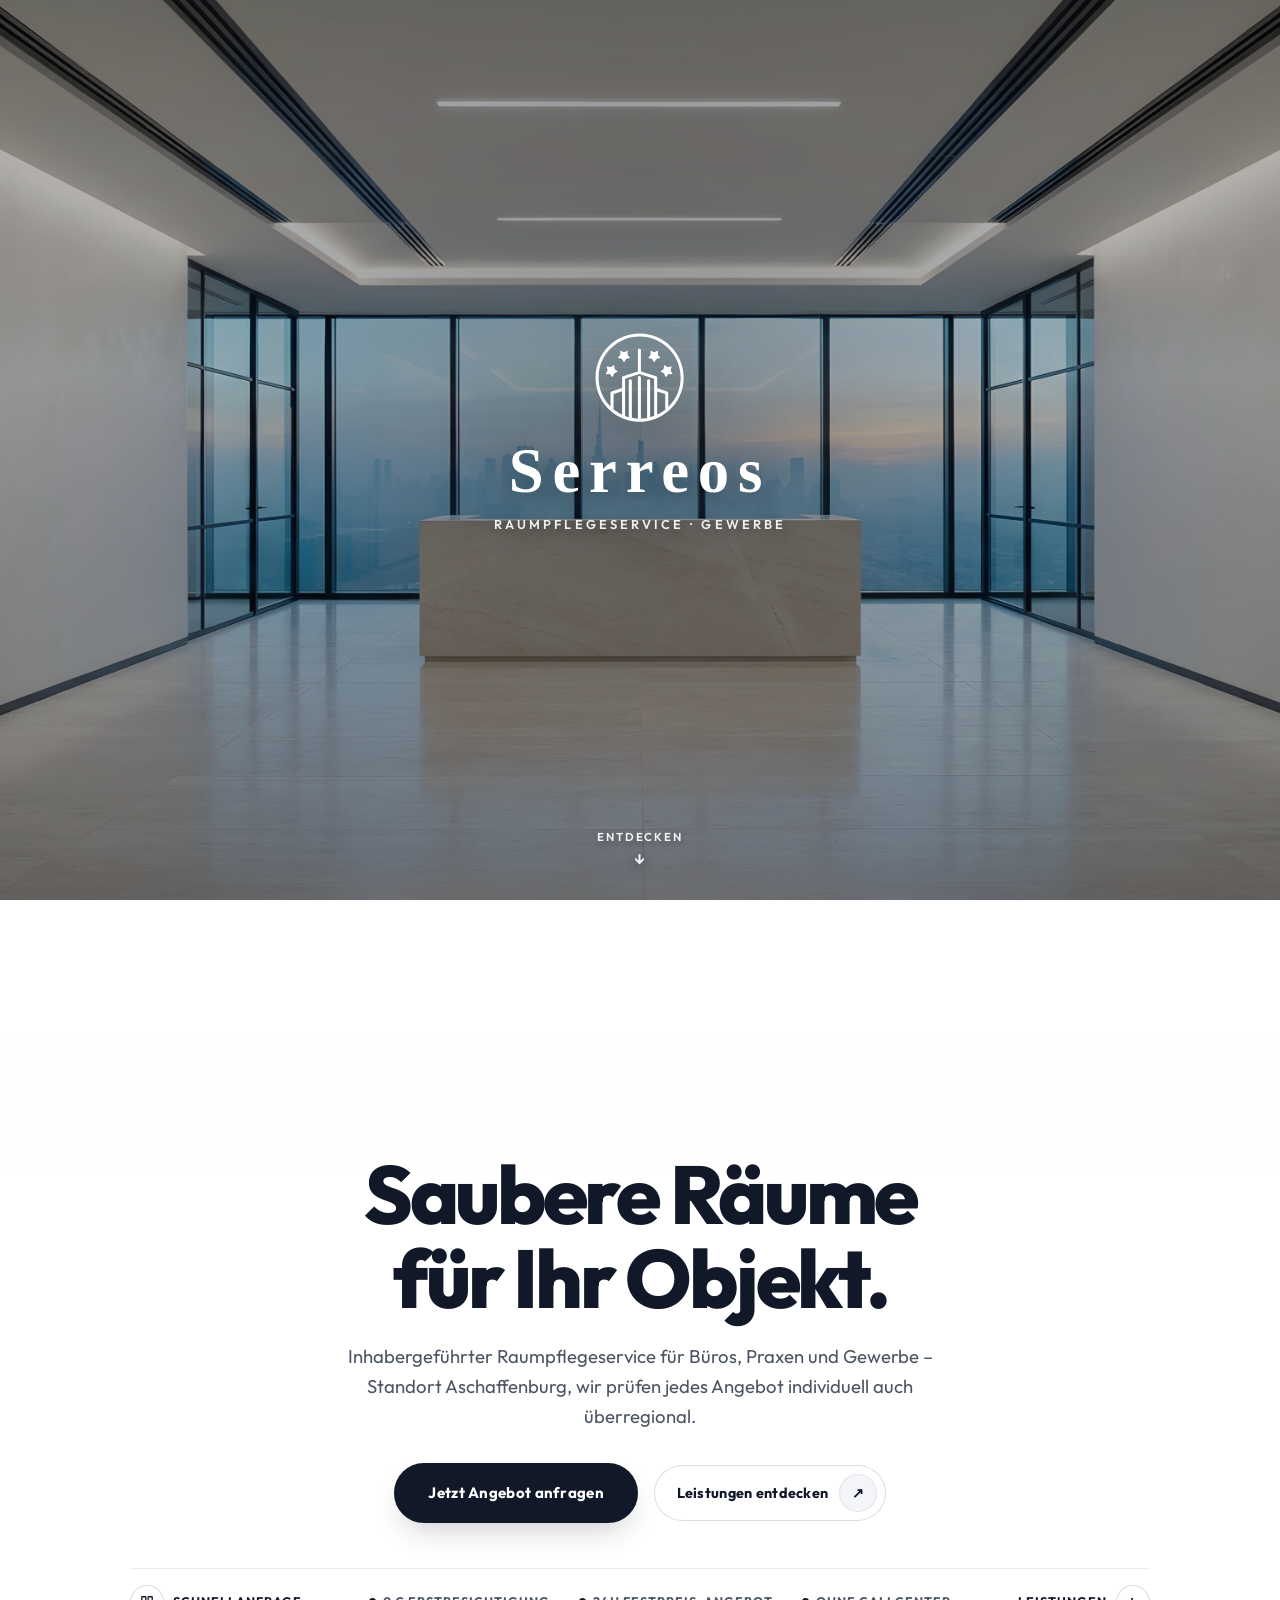
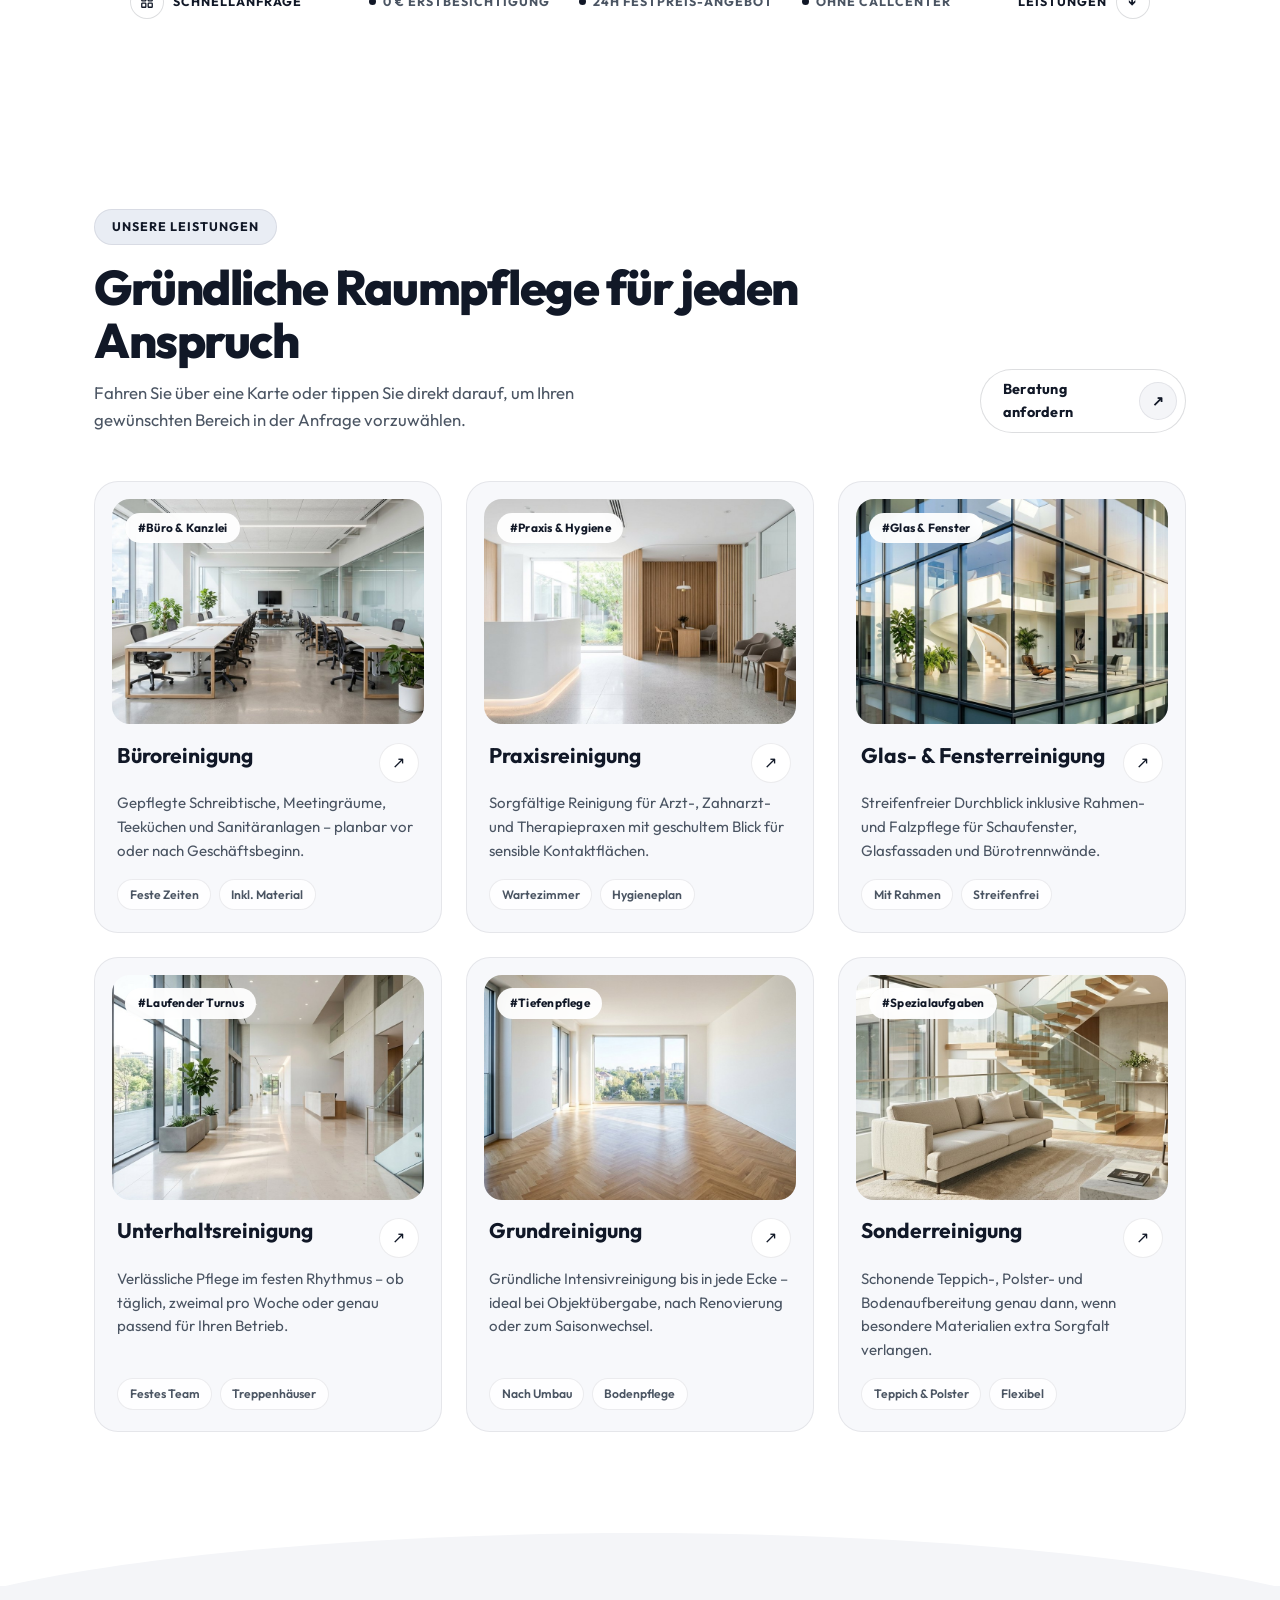
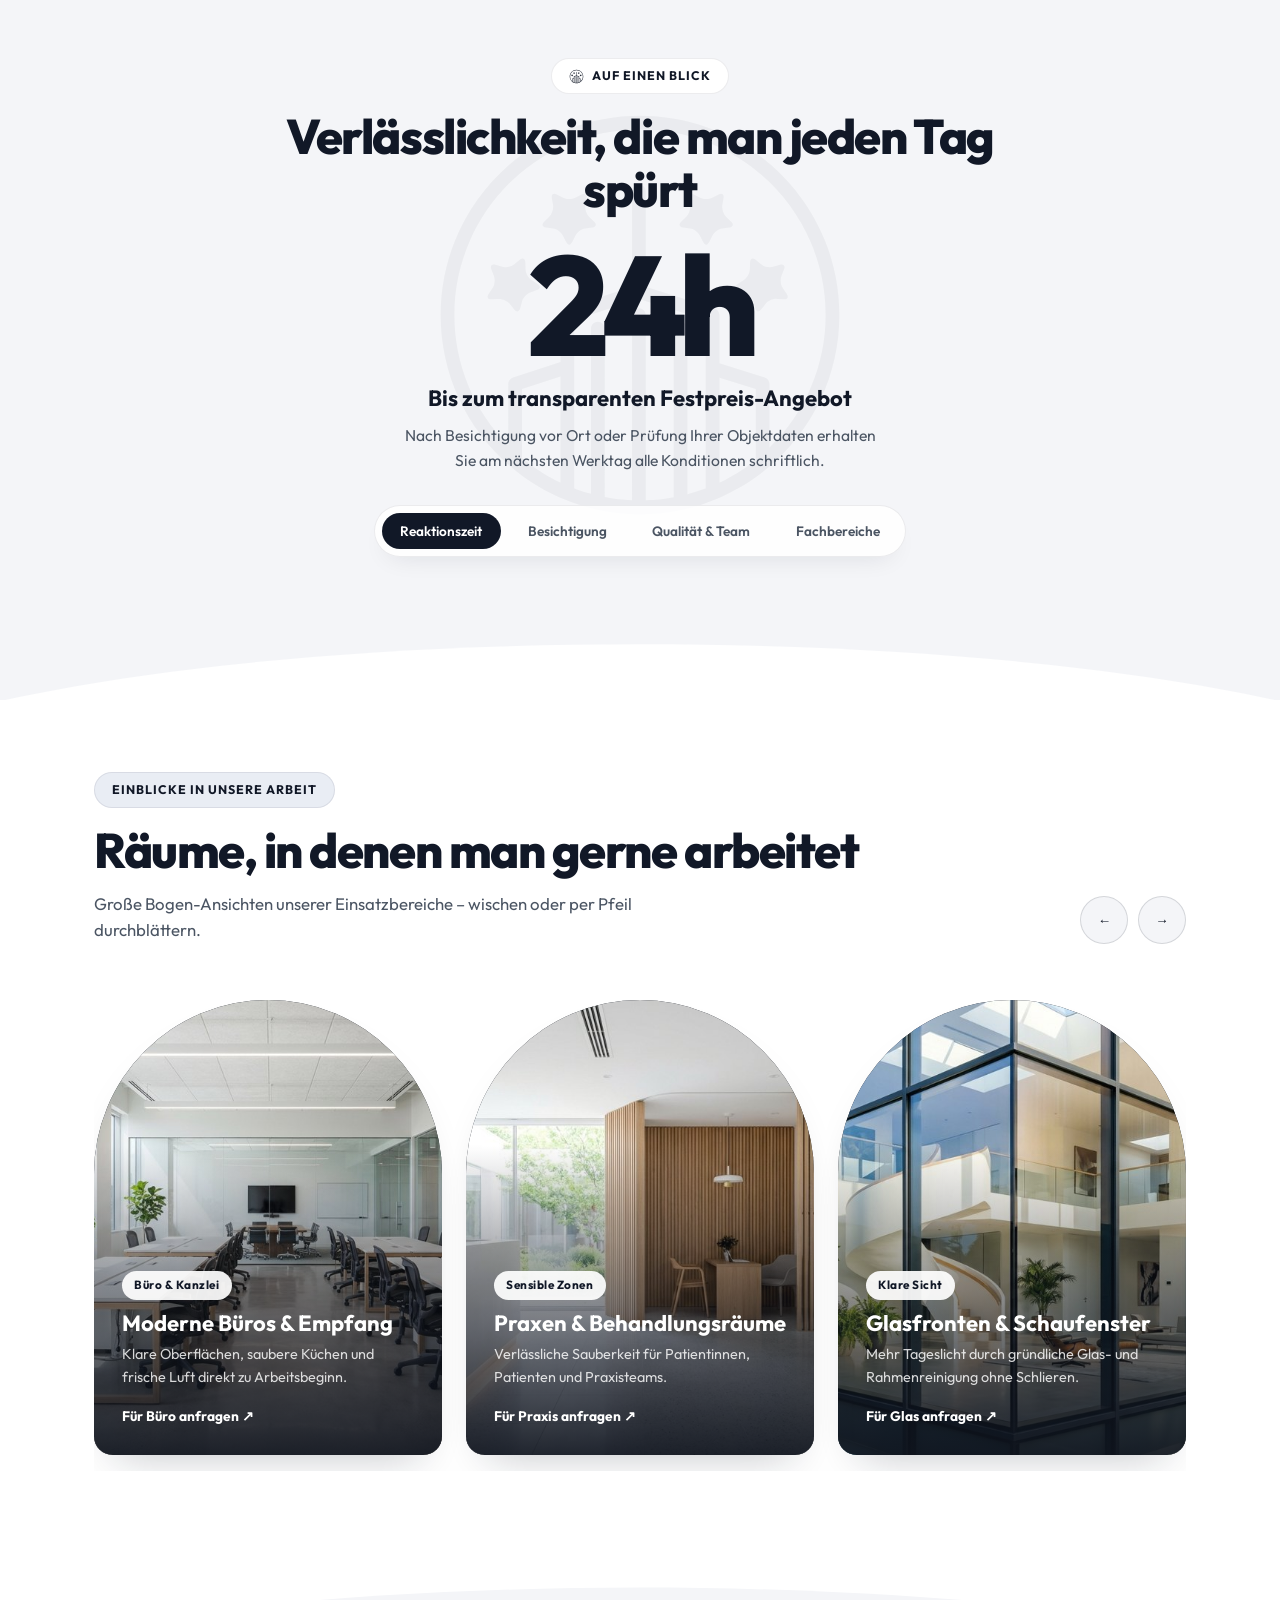
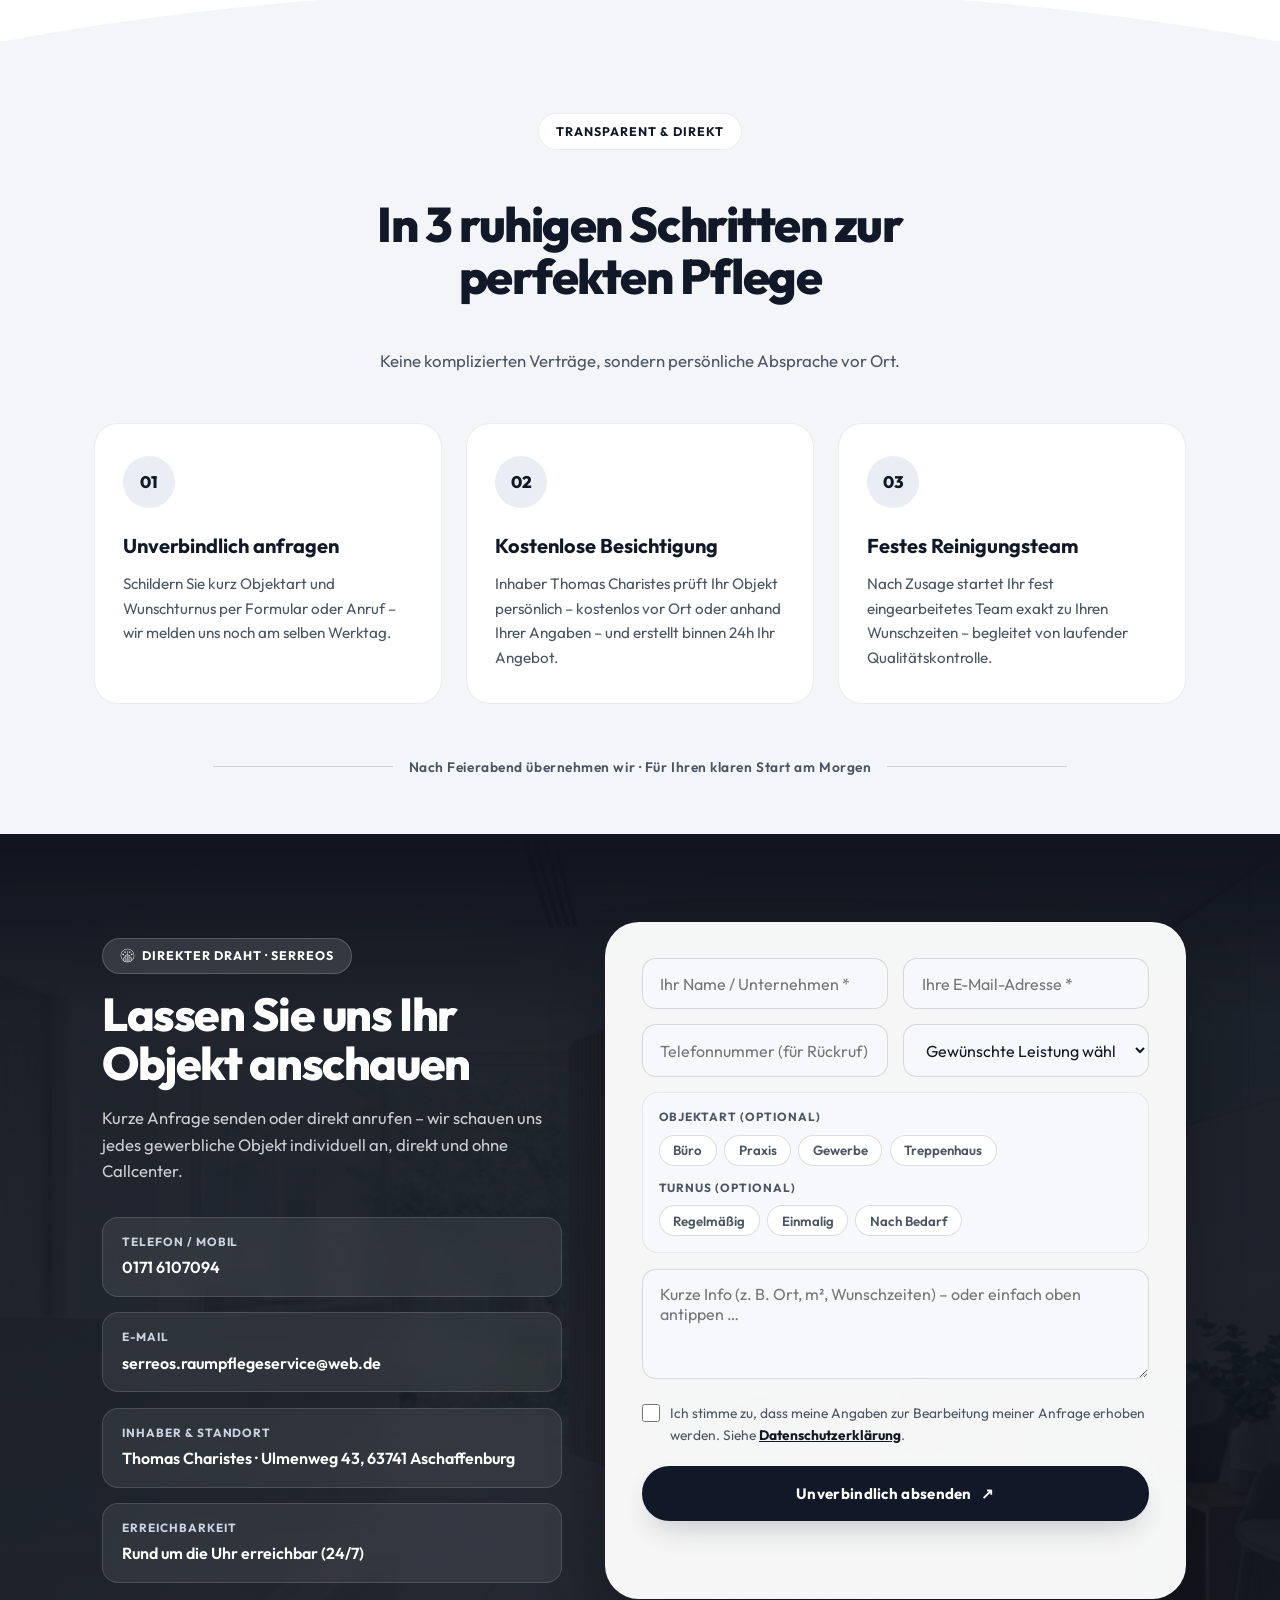
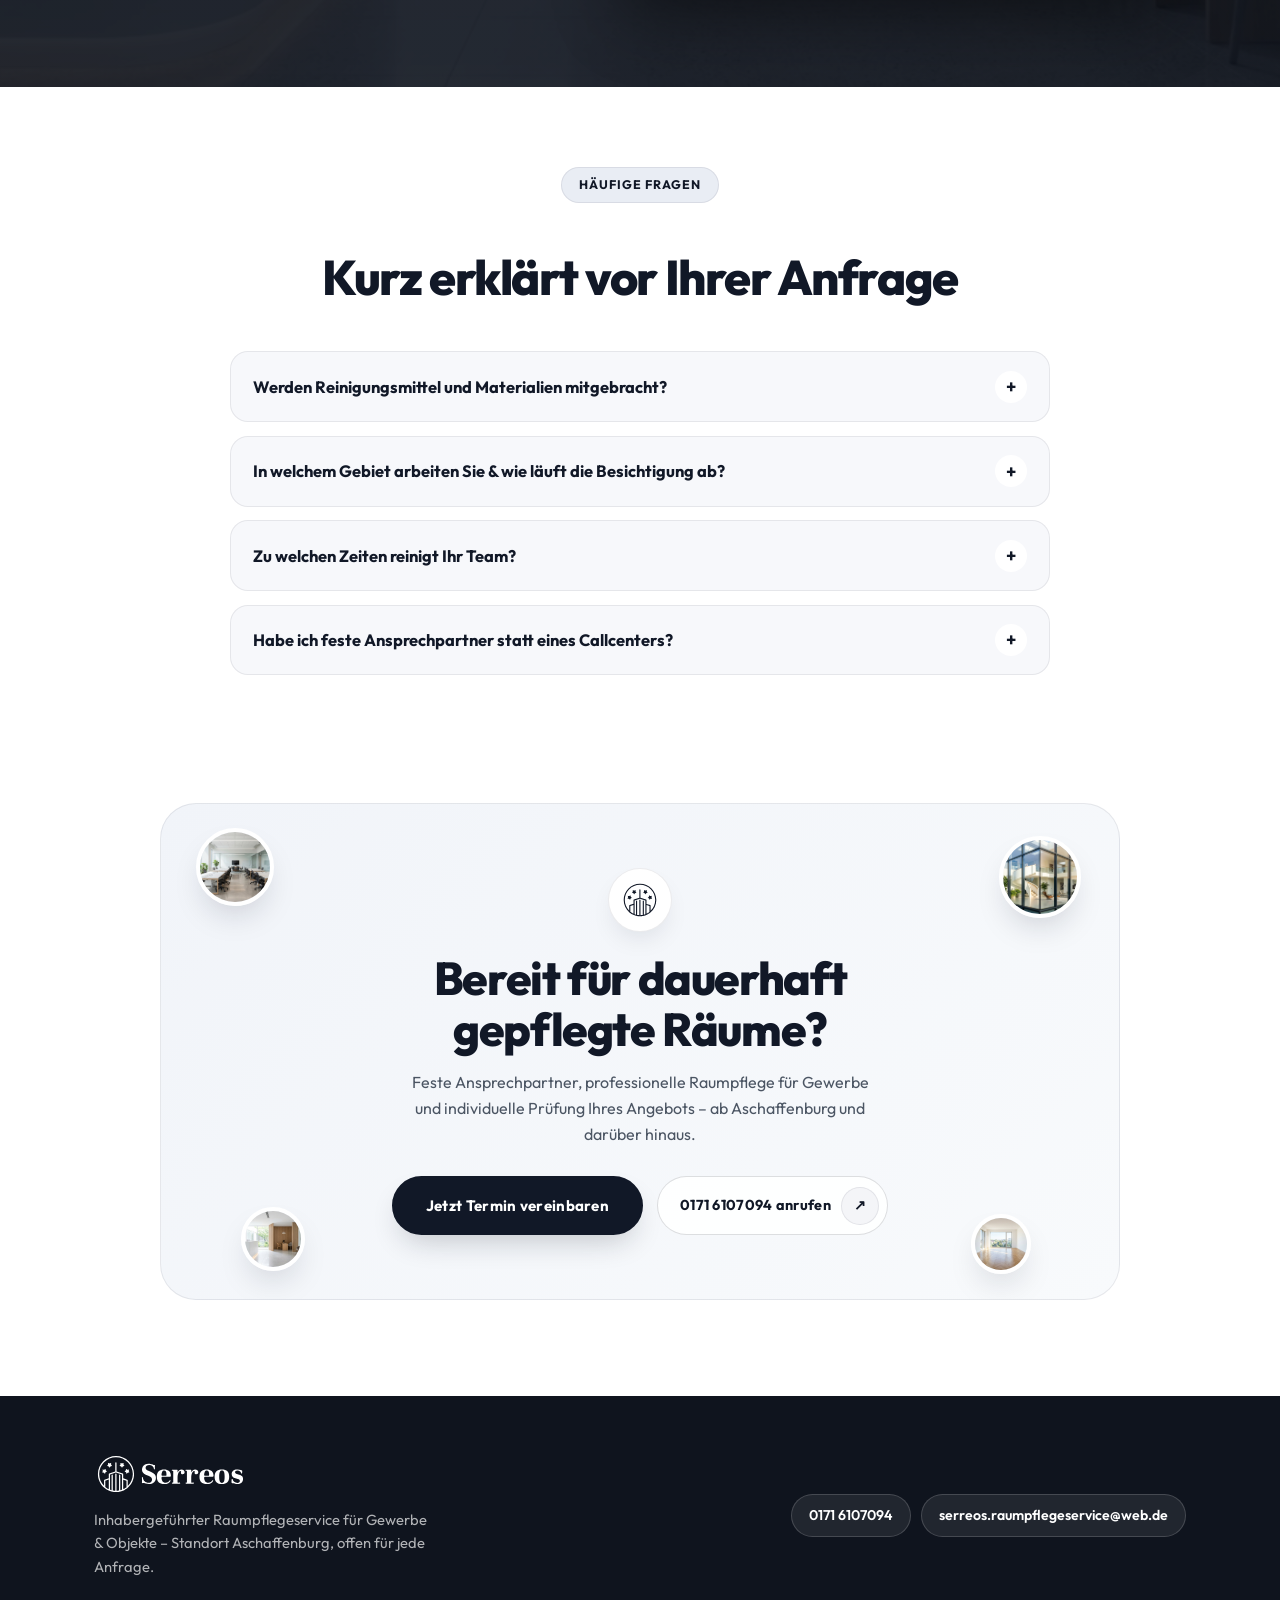
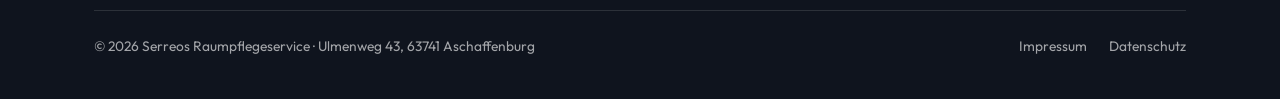
==== commit e4567db9: "Update availability to 24/7 across Schema.org, contact panel, and FAQ" ====
--- a/index.html
+++ b/index.html
@@ -48,7 +48,7 @@
       "addressCountry": "DE"
     },
     "areaServed": ["Aschaffenburg", "Rhein-Main-Gebiet", "Deutschlandweit auf Anfrage"],
-    "openingHours": "Mo-Sa 07:00-19:00"
+    "openingHours": "Mo-Su 00:00-24:00"
   }
   </script>
 </head>
@@ -519,7 +519,7 @@
               </div>
               <div class="hr-contact-row">
                 <span>Erreichbarkeit</span>
-                <p>Montag bis Samstag · 07:00 – 19:00 Uhr</p>
+                <p>Rund um die Uhr erreichbar (24/7)</p>
               </div>
             </div>
           </div>
@@ -629,7 +629,7 @@
             </button>
             <div class="hr-faq-panel">
               <div class="hr-faq-panel-inner">
-                <p>Frühmorgens vor Geschäftsbeginn, abends nach Praxisschluss oder am Wochenende – erreichbar montags bis samstags von 07:00 bis 19:00 Uhr.</p>
+                <p>Frühmorgens vor Geschäftsbeginn, abends nach Praxisschluss oder am Wochenende – wir sind rund um die Uhr (24/7) für Sie erreichbar.</p>
               </div>
             </div>
           </div>
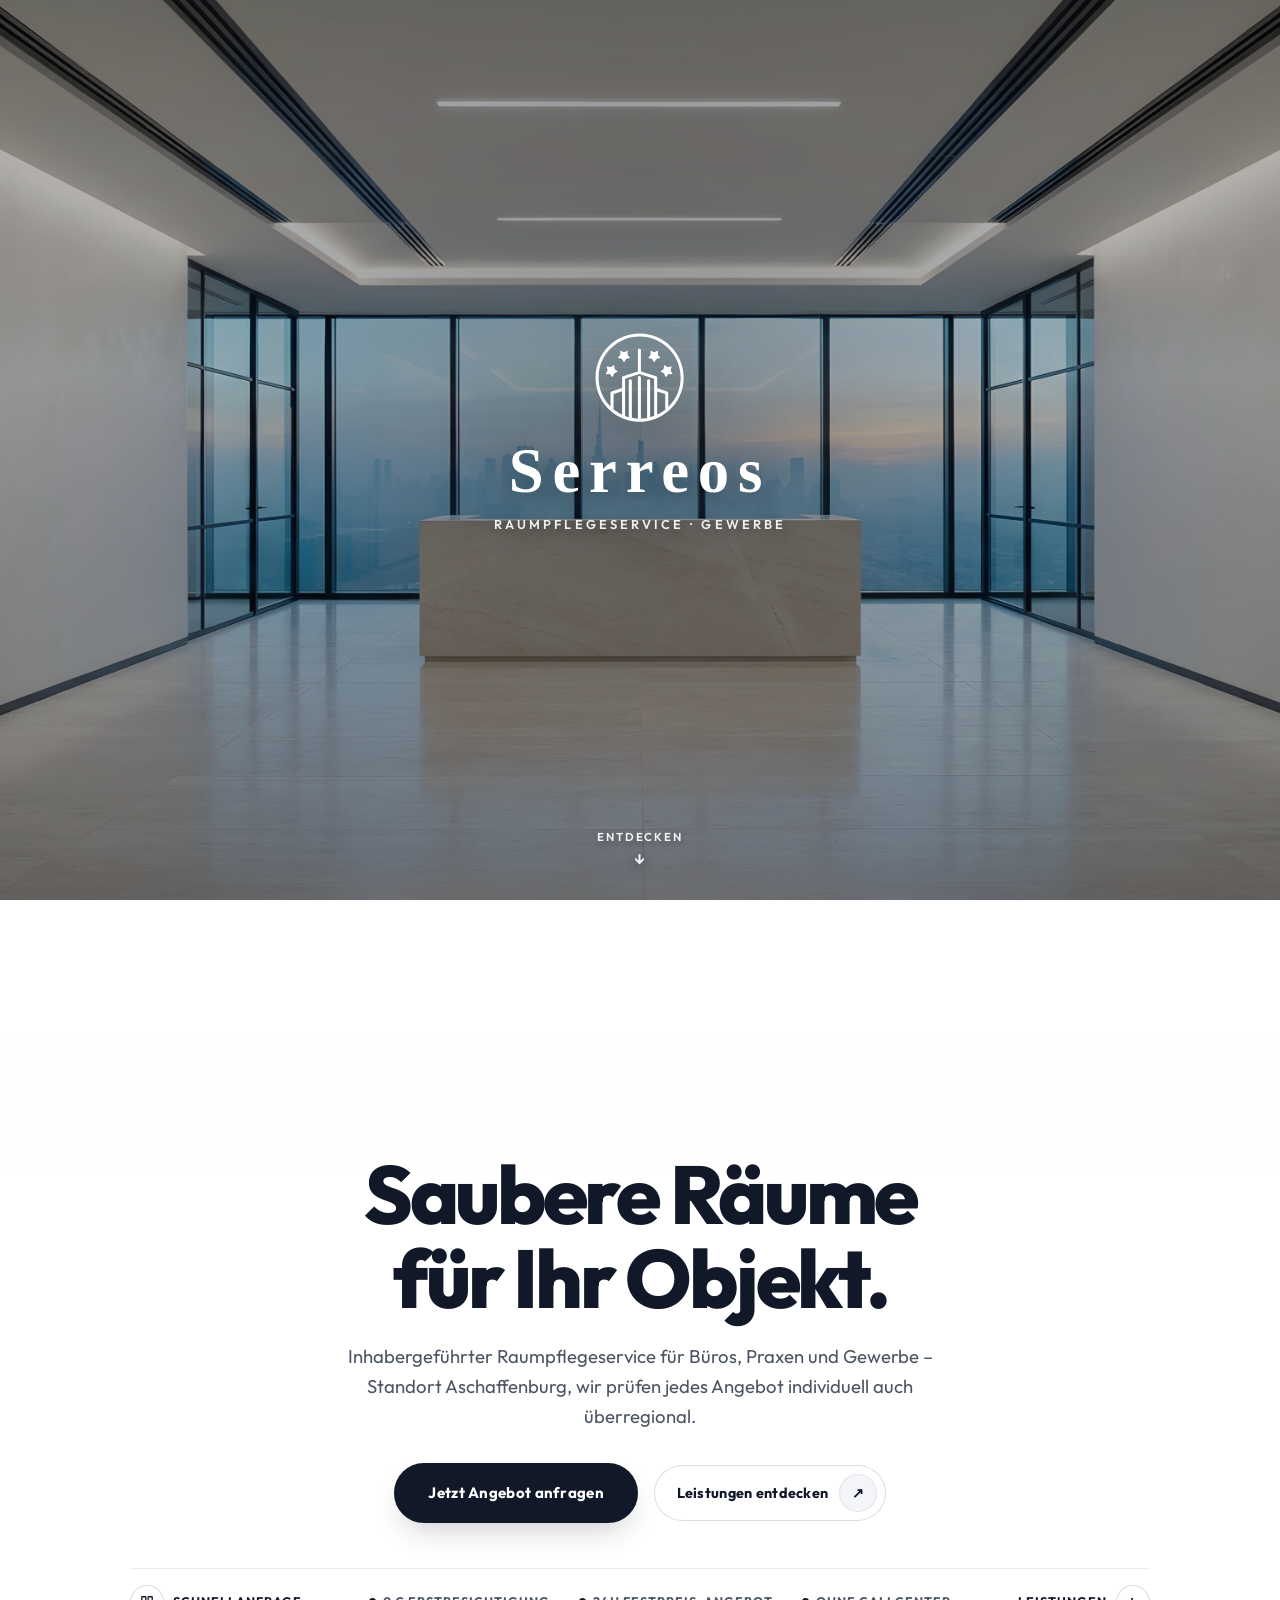
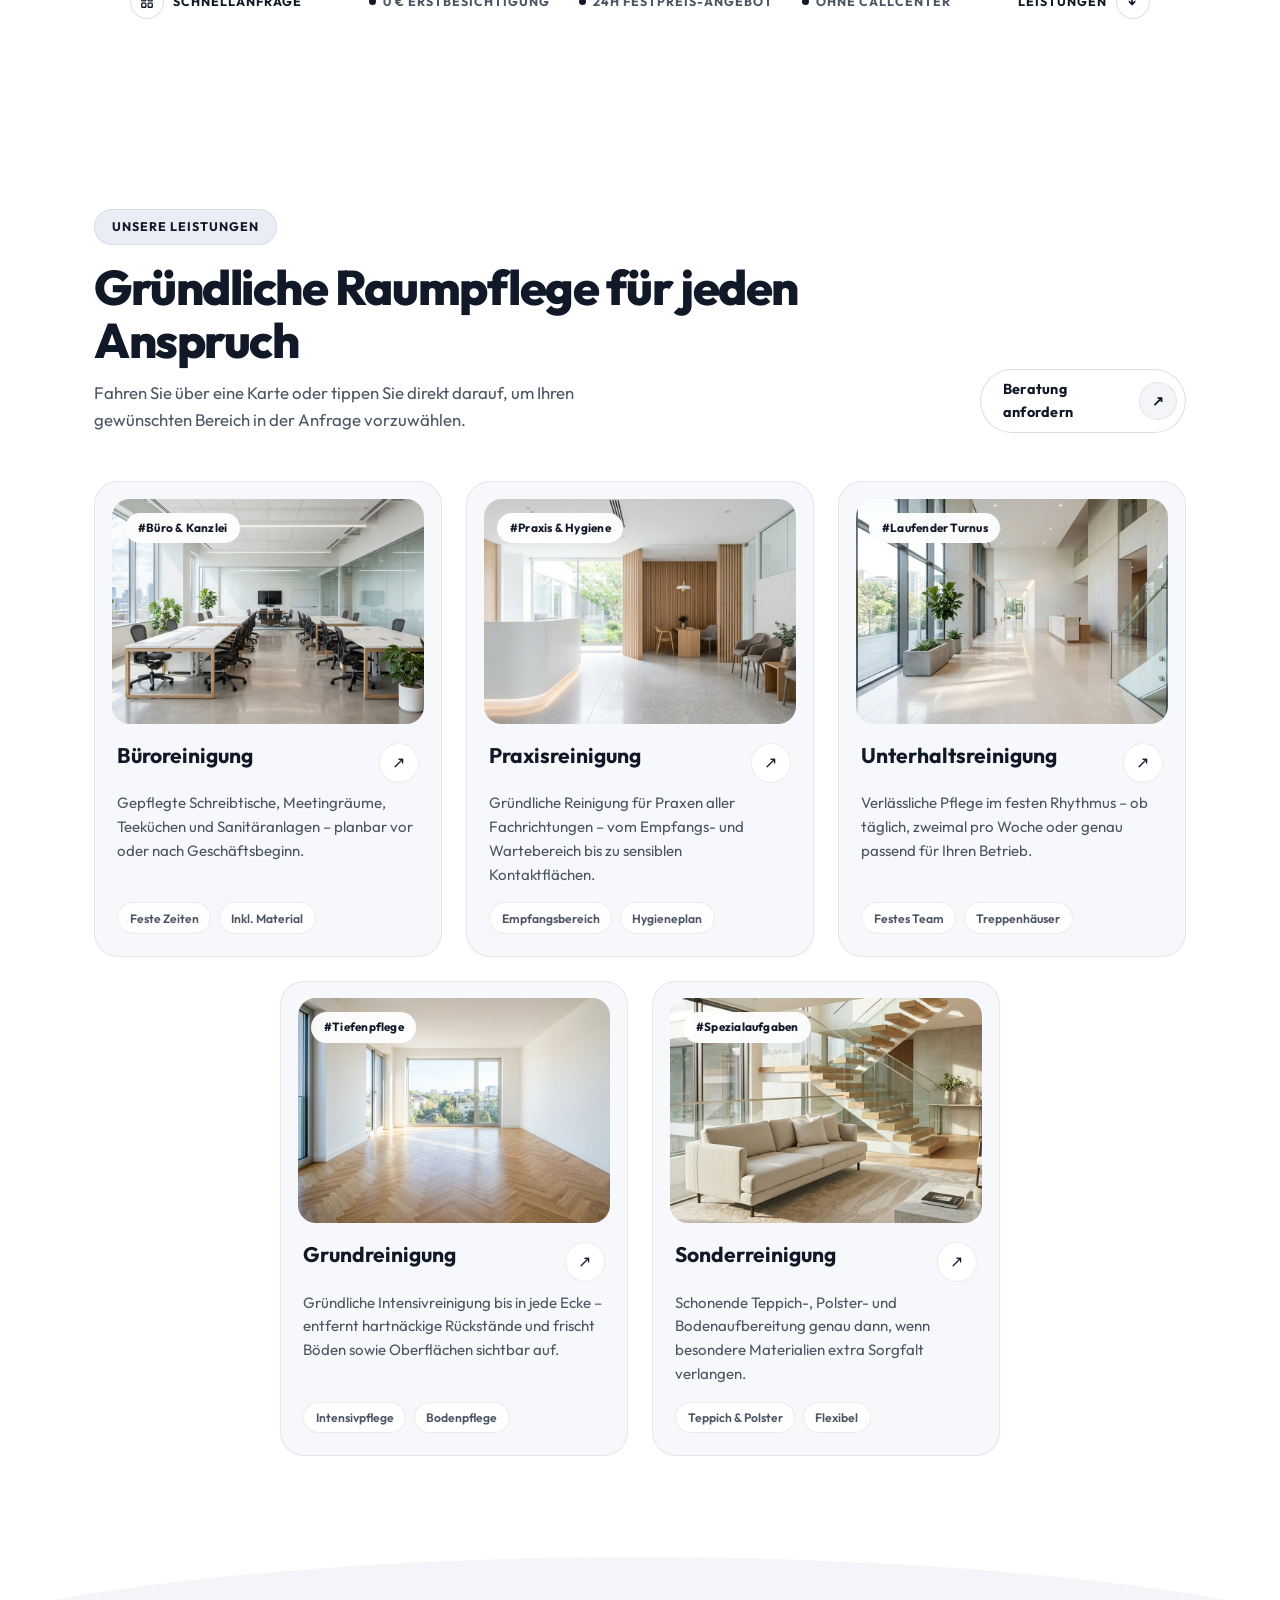
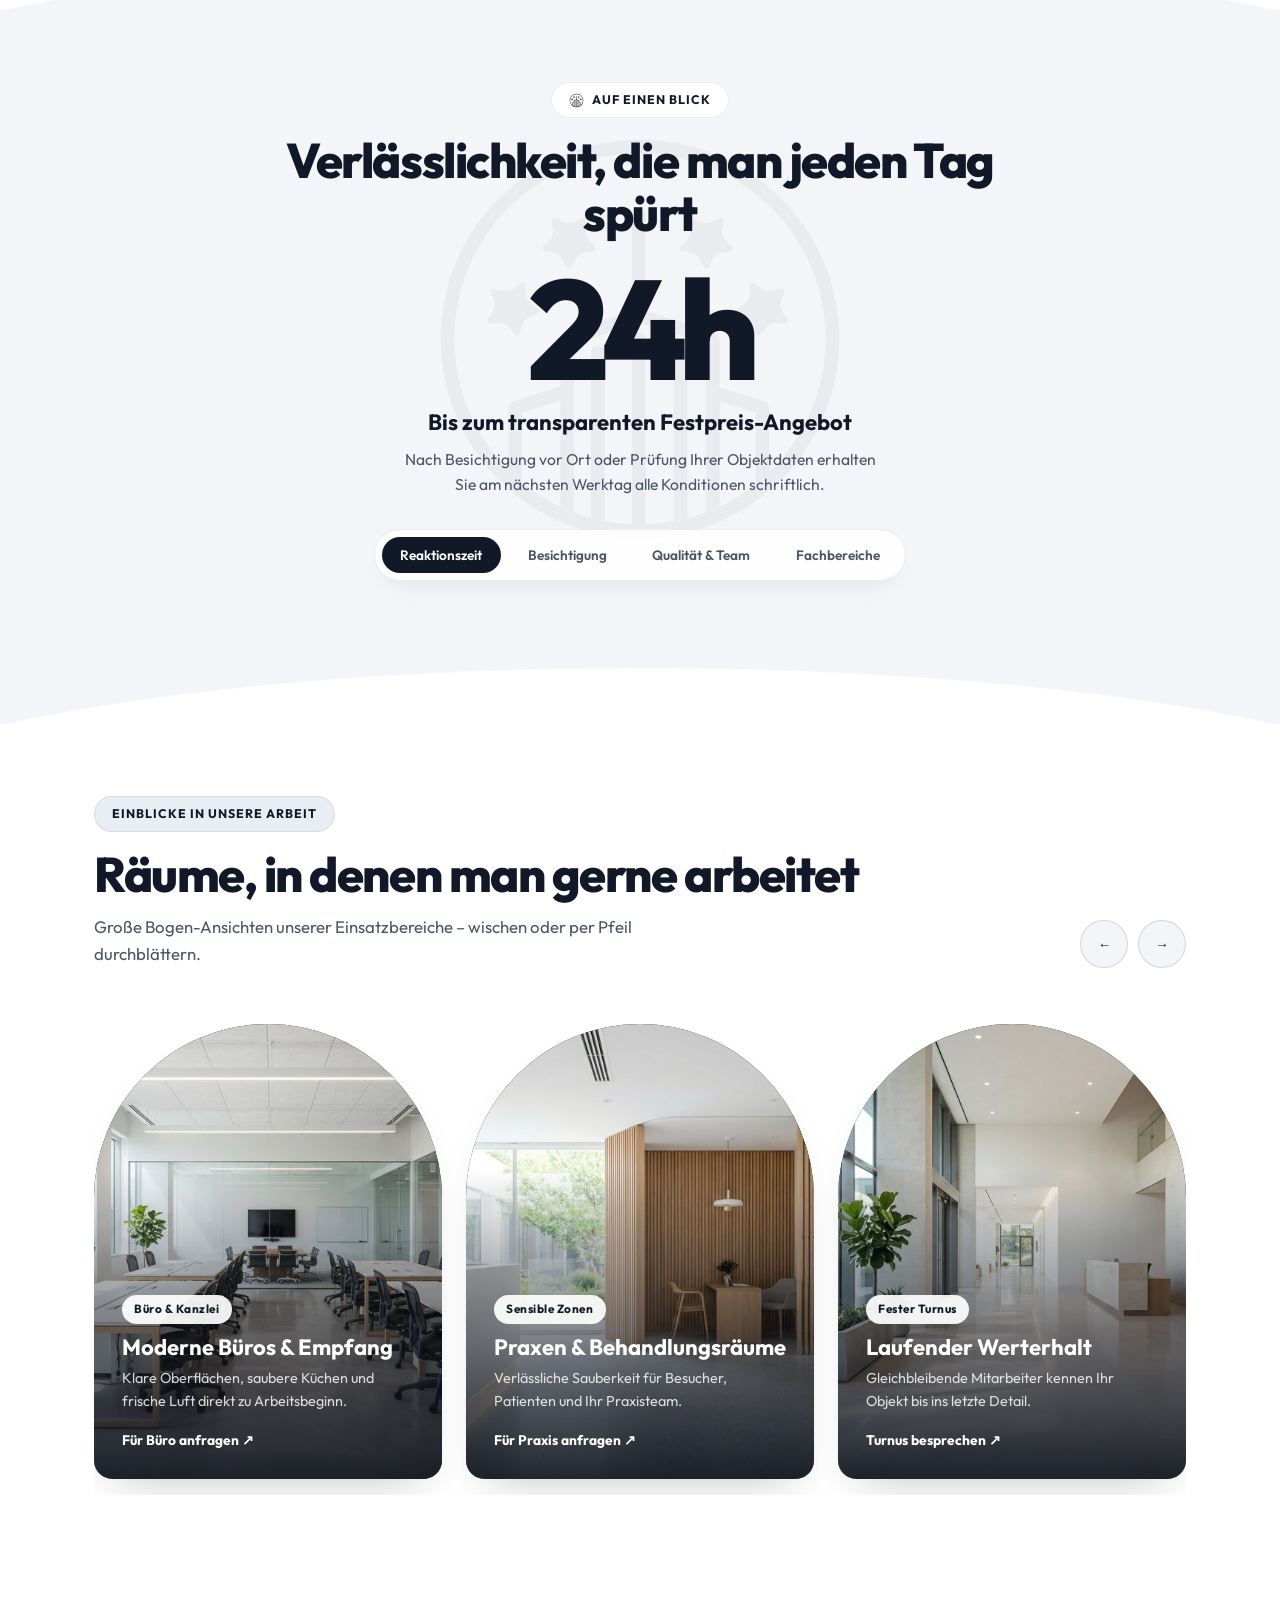
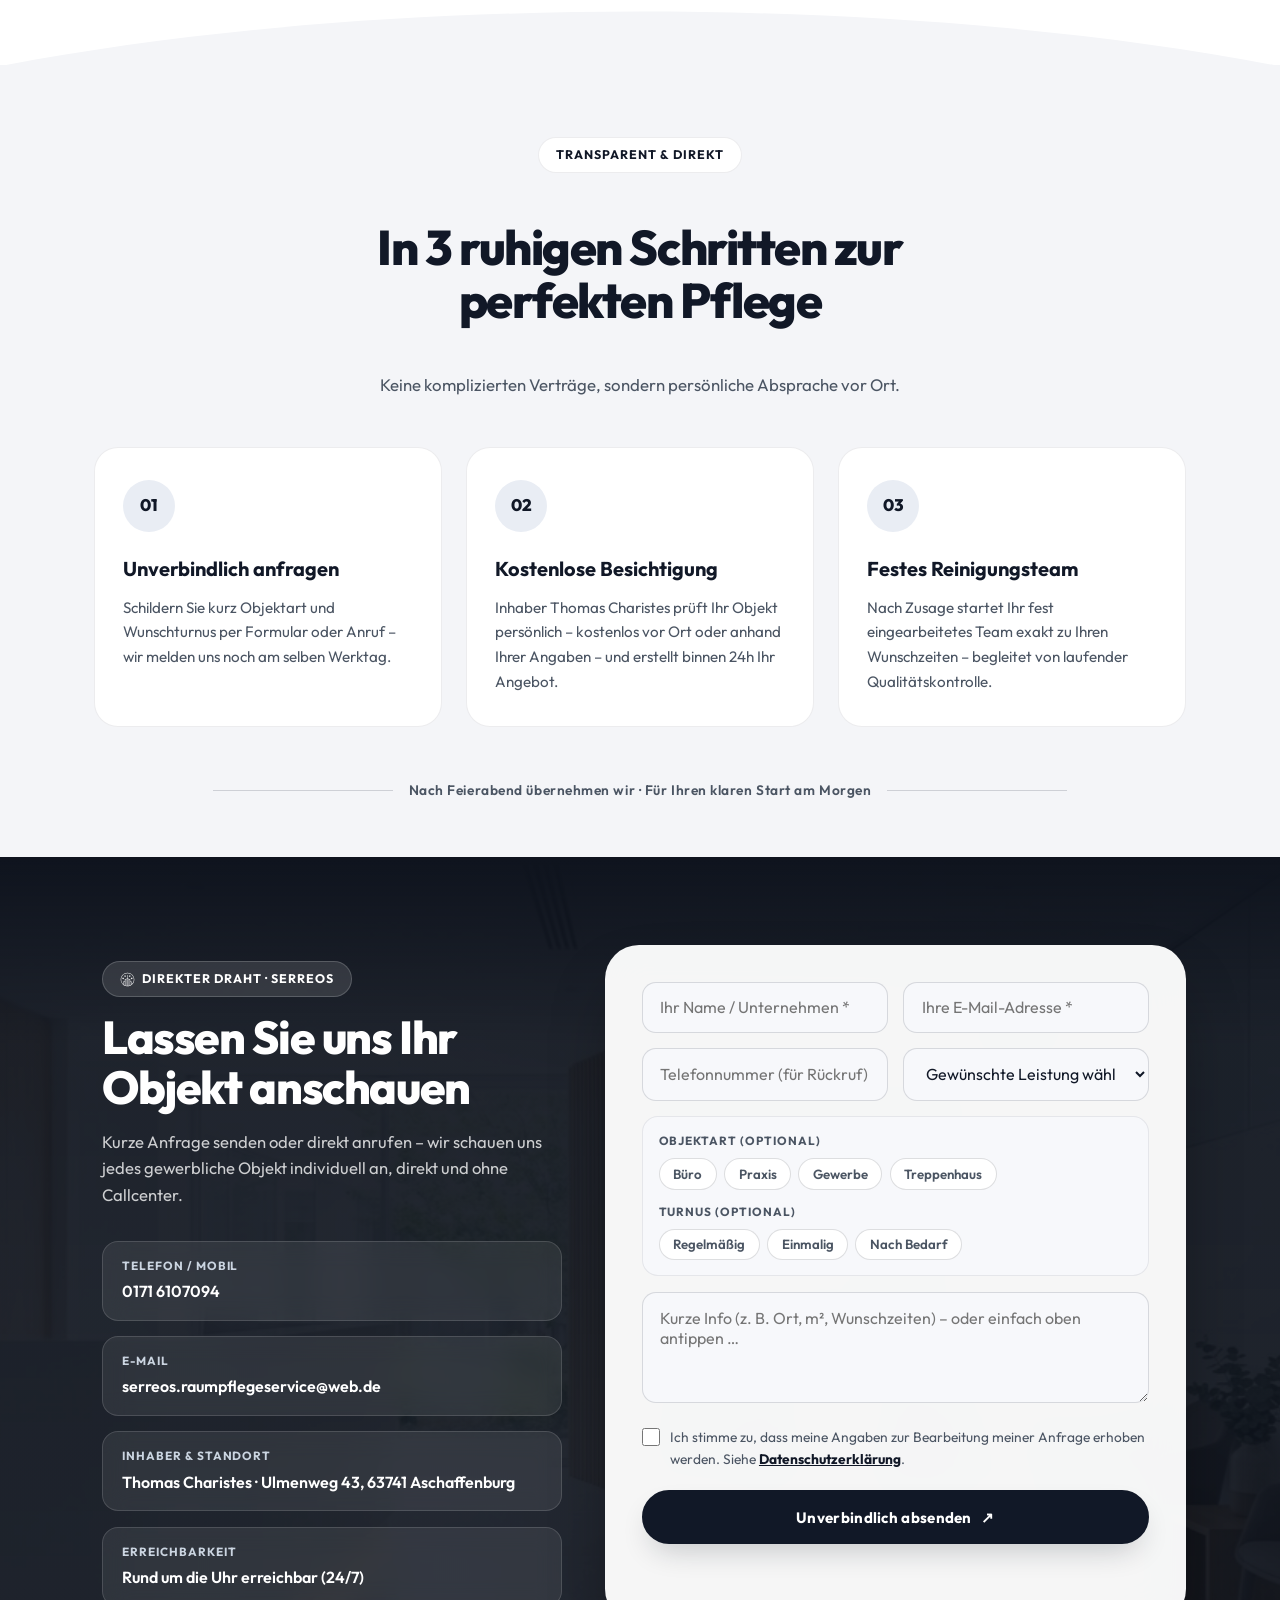
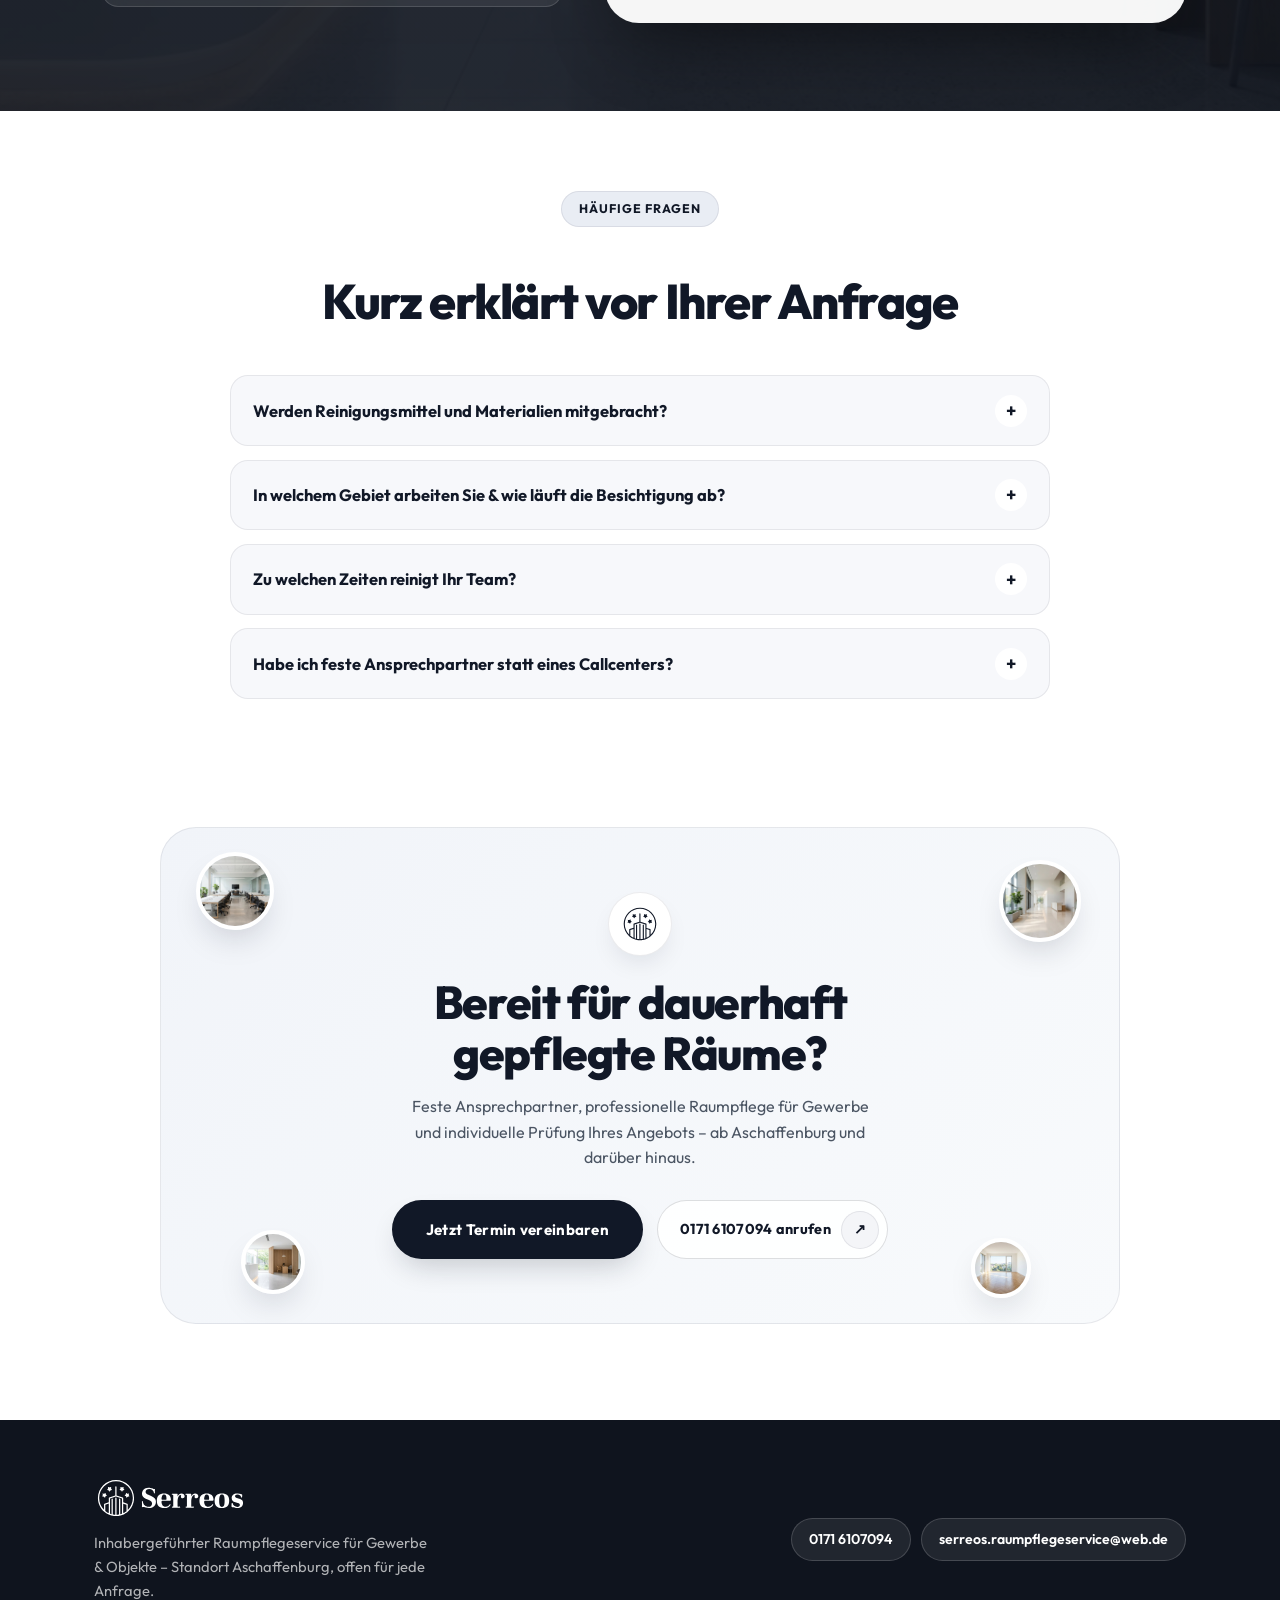
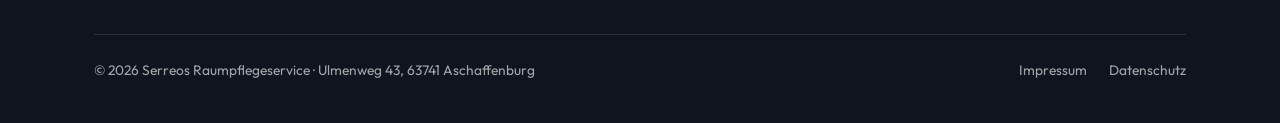
==== commit 5fa75476: "Remove glass cleaning, generalize practice copy, refine deep cleaning copy, center 5-card layout" ====
--- a/index.html
+++ b/index.html
@@ -18,7 +18,7 @@
 
   <!-- OpenGraph -->
   <meta property="og:title" content="Serreos Raumpflegeservice | Gewerbliche Objekt- &amp; Büroreinigung" />
-  <meta property="og:description" content="Zuverlässige Büro-, Praxis-, Glas- und Unterhaltsreinigung für Gewerbeobjekte ab Aschaffenburg – wir prüfen jedes Angebot individuell." />
+  <meta property="og:description" content="Zuverlässige Büro-, Praxis-, Unterhalts-, Grund- und Sonderreinigung für Gewerbeobjekte ab Aschaffenburg – wir prüfen jedes Angebot individuell." />
   <meta property="og:type" content="website" />
   <meta property="og:url" content="https://www.serreos-raumpflegeservice.de/" />
   <meta property="og:image" content="https://www.serreos-raumpflegeservice.de/assets/og-preview.jpg" />
@@ -28,7 +28,7 @@
   <meta name="twitter:card" content="summary_large_image" />
   <meta name="twitter:image" content="https://www.serreos-raumpflegeservice.de/assets/og-preview.jpg" />
 
-  <link rel="stylesheet" href="style.css?v=20261113-13" />
+  <link rel="stylesheet" href="style.css?v=20261115-1" />
 
   <!-- Schema.org Structured Data -->
   <script type="application/ld+json">
@@ -237,28 +237,10 @@
                 <h3>Praxisreinigung</h3>
                 <span class="hr-flip-arrow" aria-hidden="true">↗</span>
               </div>
-              <p>Sorgfältige Reinigung für Arzt-, Zahnarzt- und Therapiepraxen mit geschultem Blick für sensible Kontaktflächen.</p>
+              <p>Gründliche Reinigung für Praxen aller Fachrichtungen – vom Empfangs- und Wartebereich bis zu sensiblen Kontaktflächen.</p>
               <div class="hr-service-chips">
-                <span>Wartezimmer</span>
+                <span>Empfangsbereich</span>
                 <span>Hygieneplan</span>
-              </div>
-            </div>
-          </article>
-
-          <article class="hr-service-card hr-reveal" data-service="Glasreinigung">
-            <div class="hr-service-media">
-              <img src="assets/images/glas.jpg" alt="Glas- &amp; Fensterreinigung" loading="lazy" />
-              <span class="hr-service-tag">#Glas &amp; Fenster</span>
-            </div>
-            <div class="hr-service-body">
-              <div class="hr-service-top">
-                <h3>Glas- &amp; Fensterreinigung</h3>
-                <span class="hr-flip-arrow" aria-hidden="true">↗</span>
-              </div>
-              <p>Streifenfreier Durchblick inklusive Rahmen- und Falzpflege für Schaufenster, Glasfassaden und Bürotrennwände.</p>
-              <div class="hr-service-chips">
-                <span>Mit Rahmen</span>
-                <span>Streifenfrei</span>
               </div>
             </div>
           </article>
@@ -291,9 +273,9 @@
                 <h3>Grundreinigung</h3>
                 <span class="hr-flip-arrow" aria-hidden="true">↗</span>
               </div>
-              <p>Gründliche Intensivreinigung bis in jede Ecke – ideal bei Objektübergabe, nach Renovierung oder zum Saisonwechsel.</p>
+              <p>Gründliche Intensivreinigung bis in jede Ecke – entfernt hartnäckige Rückstände und frischt Böden sowie Oberflächen sichtbar auf.</p>
               <div class="hr-service-chips">
-                <span>Nach Umbau</span>
+                <span>Intensivpflege</span>
                 <span>Bodenpflege</span>
               </div>
             </div>
@@ -392,18 +374,8 @@
             <div class="hr-arch-overlay">
               <span class="hr-arch-tag">Sensible Zonen</span>
               <h3>Praxen &amp; Behandlungsräume</h3>
-              <p>Verlässliche Sauberkeit für Patientinnen, Patienten und Praxisteams.</p>
+              <p>Verlässliche Sauberkeit für Besucher, Patienten und Ihr Praxisteam.</p>
               <span class="hr-arch-cta">Für Praxis anfragen ↗</span>
-            </div>
-          </article>
-
-          <article class="hr-arch-card" data-service="Glasreinigung">
-            <img src="assets/images/glas.jpg" alt="Glasflächen" loading="lazy" />
-            <div class="hr-arch-overlay">
-              <span class="hr-arch-tag">Klare Sicht</span>
-              <h3>Glasfronten &amp; Schaufenster</h3>
-              <p>Mehr Tageslicht durch gründliche Glas- und Rahmenreinigung ohne Schlieren.</p>
-              <span class="hr-arch-cta">Für Glas anfragen ↗</span>
             </div>
           </article>
 
@@ -542,7 +514,6 @@
                 <option value="" disabled selected>Gewünschte Leistung wählen *</option>
                 <option value="Büroreinigung">Büroreinigung</option>
                 <option value="Praxisreinigung">Praxisreinigung</option>
-                <option value="Glasreinigung">Glas- &amp; Fensterreinigung</option>
                 <option value="Unterhaltsreinigung">Unterhaltsreinigung</option>
                 <option value="Grundreinigung">Grundreinigung</option>
                 <option value="Sonderreinigung">Sonderreinigung / Teppich</option>
@@ -654,7 +625,7 @@
         <div class="hr-cta-stage hr-reveal">
           <div class="hr-float-bubble hr-fb-1" aria-hidden="true"><img src="assets/images/buero.jpg" alt="" /></div>
           <div class="hr-float-bubble hr-fb-2" aria-hidden="true"><img src="assets/images/praxis.jpg" alt="" /></div>
-          <div class="hr-float-bubble hr-fb-3" aria-hidden="true"><img src="assets/images/glas.jpg" alt="" /></div>
+          <div class="hr-float-bubble hr-fb-3" aria-hidden="true"><img src="assets/images/unterhalt.jpg" alt="" /></div>
           <div class="hr-float-bubble hr-fb-4" aria-hidden="true"><img src="assets/images/grund.jpg" alt="" /></div>
 
           <div class="hr-cta-crest-seal" aria-hidden="true">
@@ -769,7 +740,7 @@
     <a href="#contact" class="mq-btn mq-offer">Angebot anfragen &rarr;</a>
   </div>
 
-  <script src="main.js?v=20261115-1"></script>
+  <script src="main.js?v=20261115-2"></script>
 </body>
 
 </html>
--- a/style.css
+++ b/style.css
@@ -765,9 +765,15 @@
 }
 
 .hr-services-grid {
-  display: grid;
-  grid-template-columns: repeat(3, minmax(0, 1fr));
+  display: flex;
+  flex-wrap: wrap;
+  justify-content: center;
   gap: 1.5rem;
+}
+
+.hr-services-grid .hr-service-card {
+  flex: 0 0 calc((100% - 3rem) / 3);
+  max-width: calc((100% - 3rem) / 3);
 }
 
 .hr-service-card {
@@ -1894,8 +1900,9 @@
    Responsive Breakpoints
    ========================================================================== */
 @media (max-width: 1024px) {
-  .hr-services-grid {
-    grid-template-columns: repeat(2, minmax(0, 1fr));
+  .hr-services-grid .hr-service-card {
+    flex: 0 0 calc((100% - 1.5rem) / 2);
+    max-width: calc((100% - 1.5rem) / 2);
   }
 
   .hr-arch-track {
@@ -2043,7 +2050,11 @@
     align-items: flex-start;
   }
 
-  .hr-services-grid,
+  .hr-services-grid .hr-service-card {
+    flex: 1 1 100%;
+    max-width: 100%;
+  }
+
   .hr-steps-wrap,
   .hr-form-grid {
     grid-template-columns: 1fr;
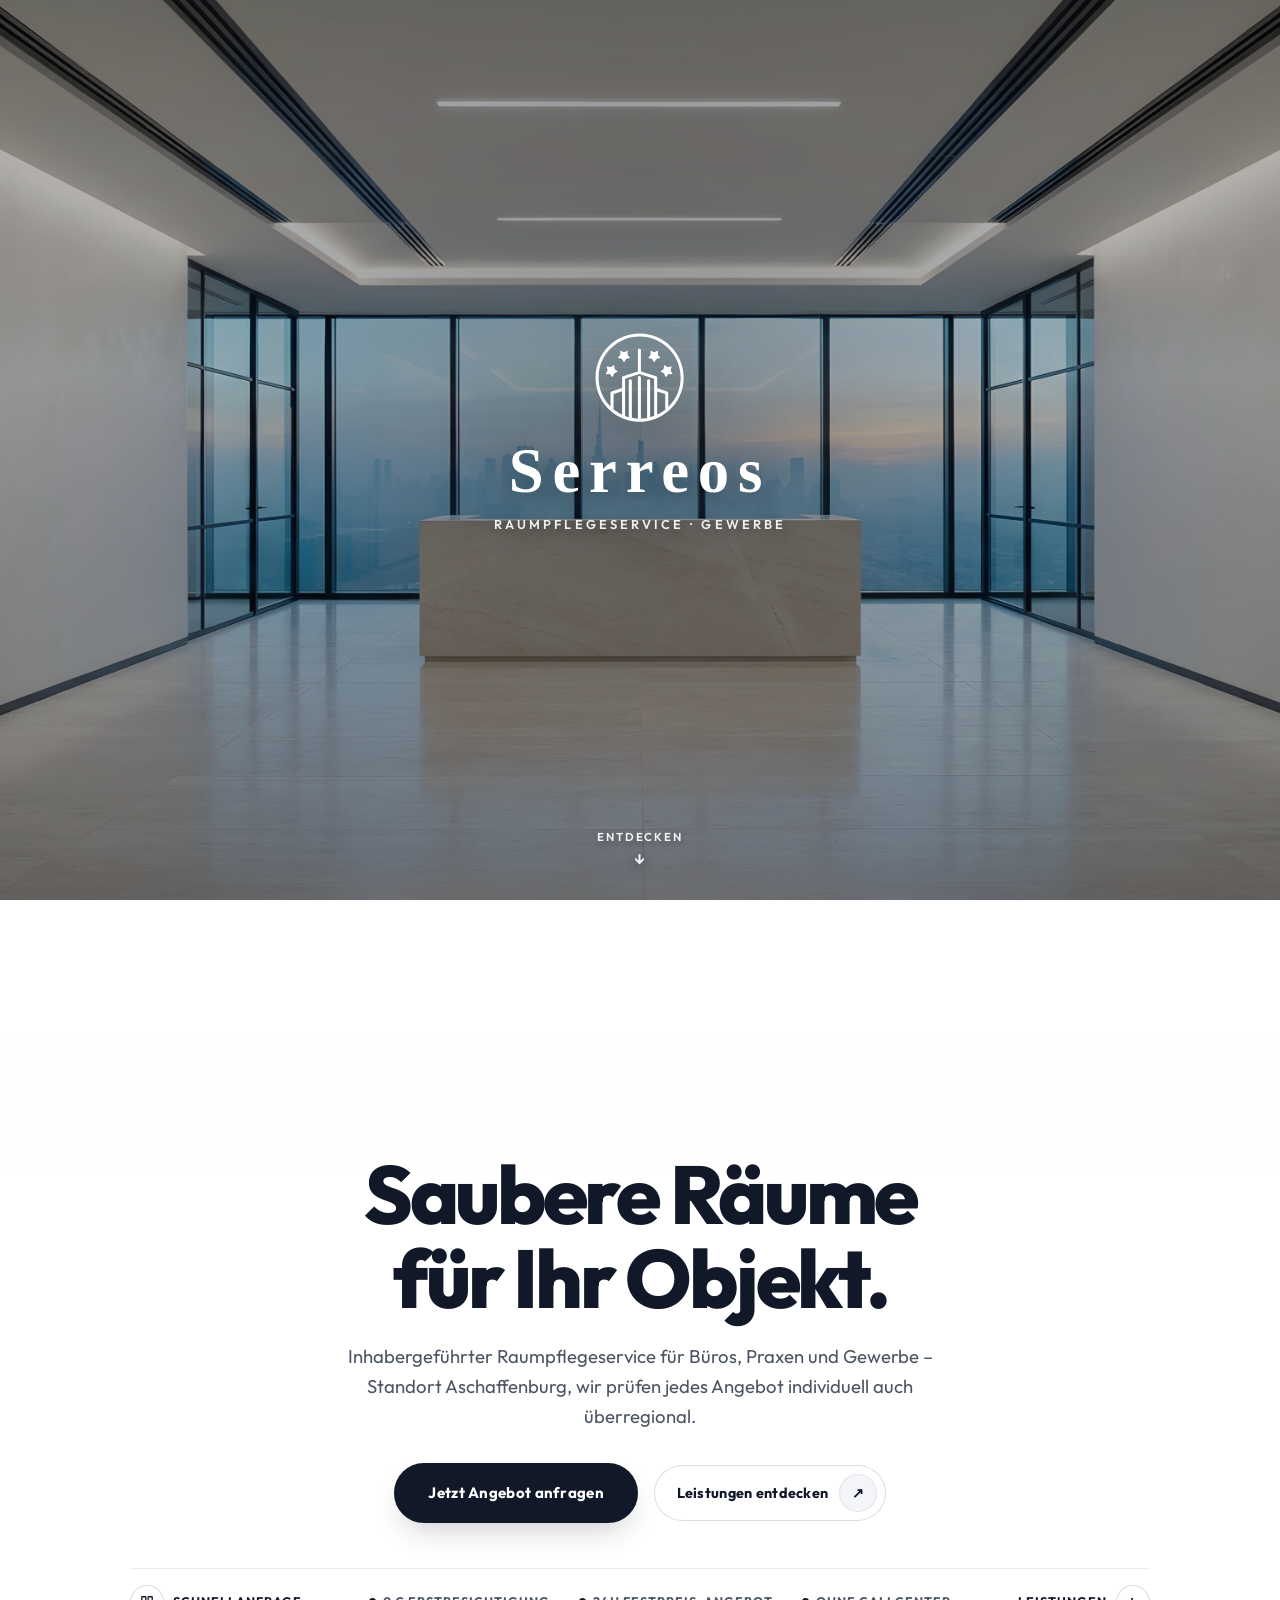
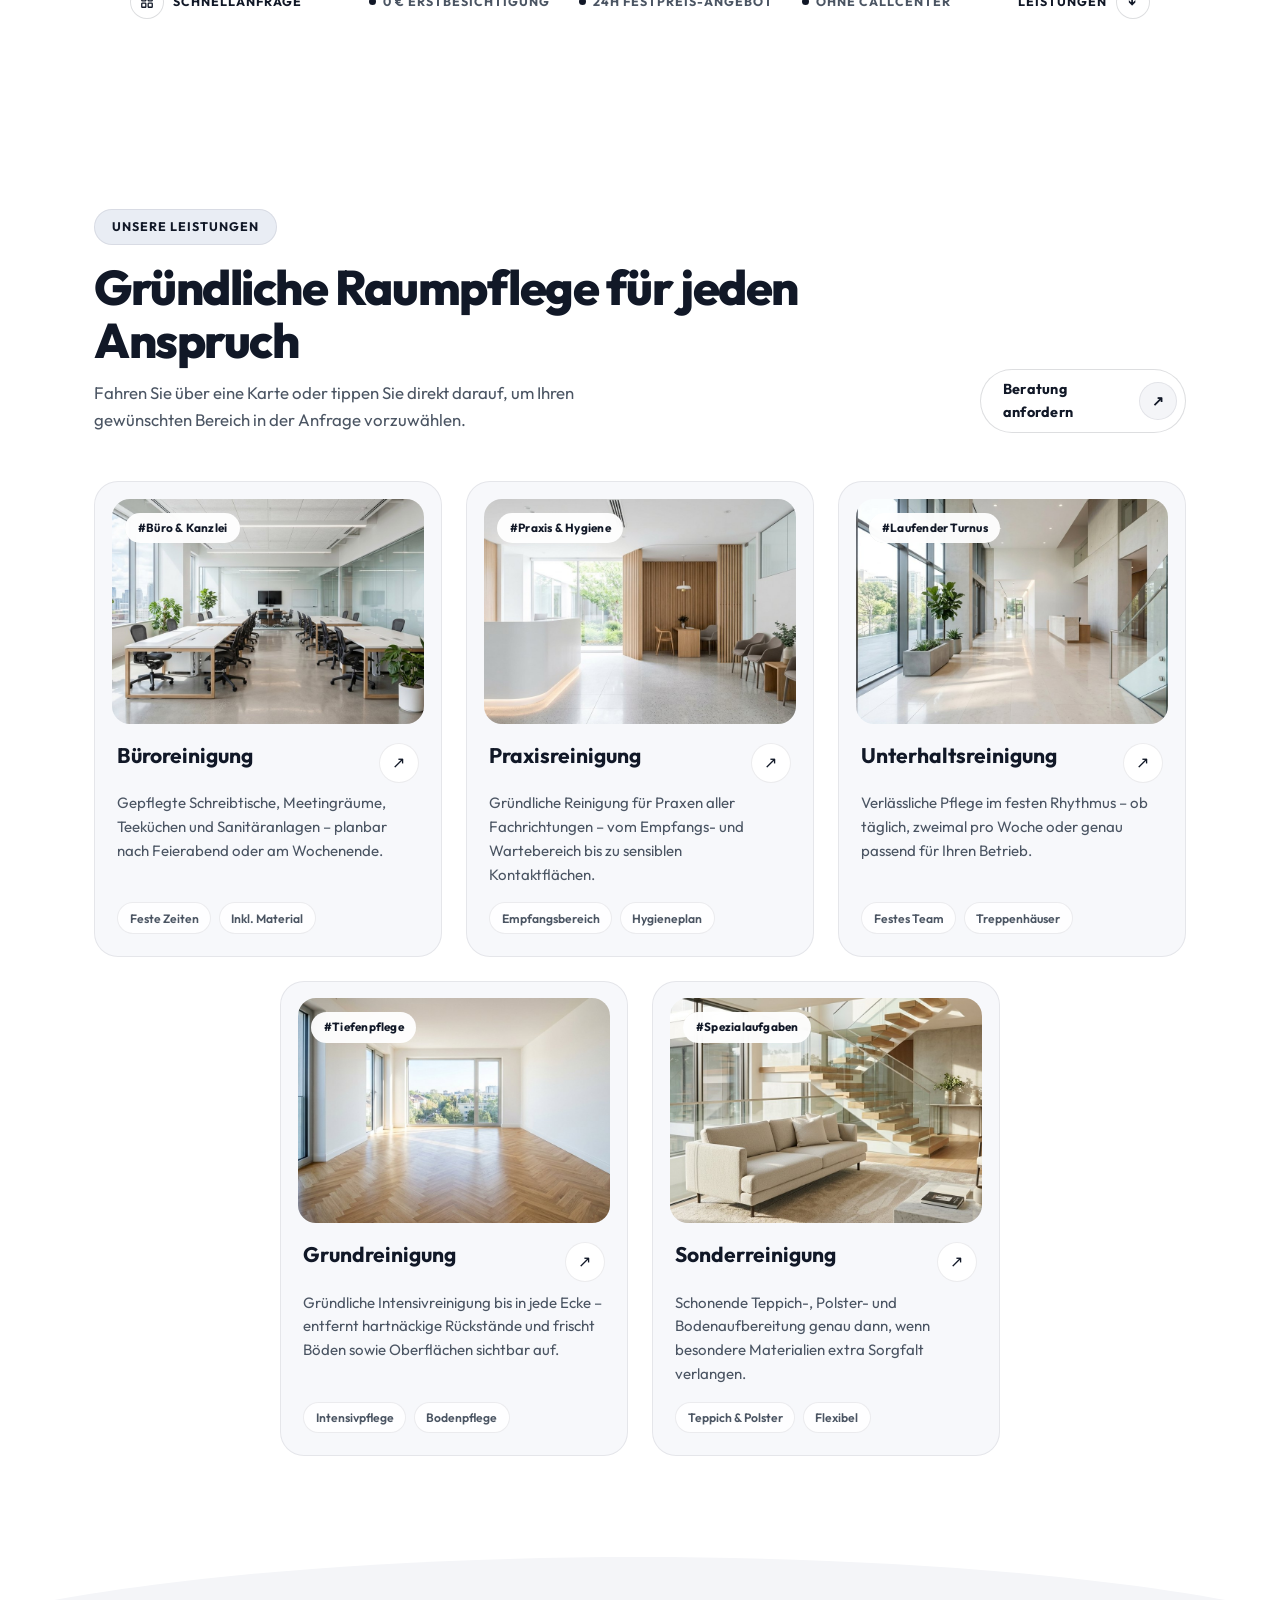
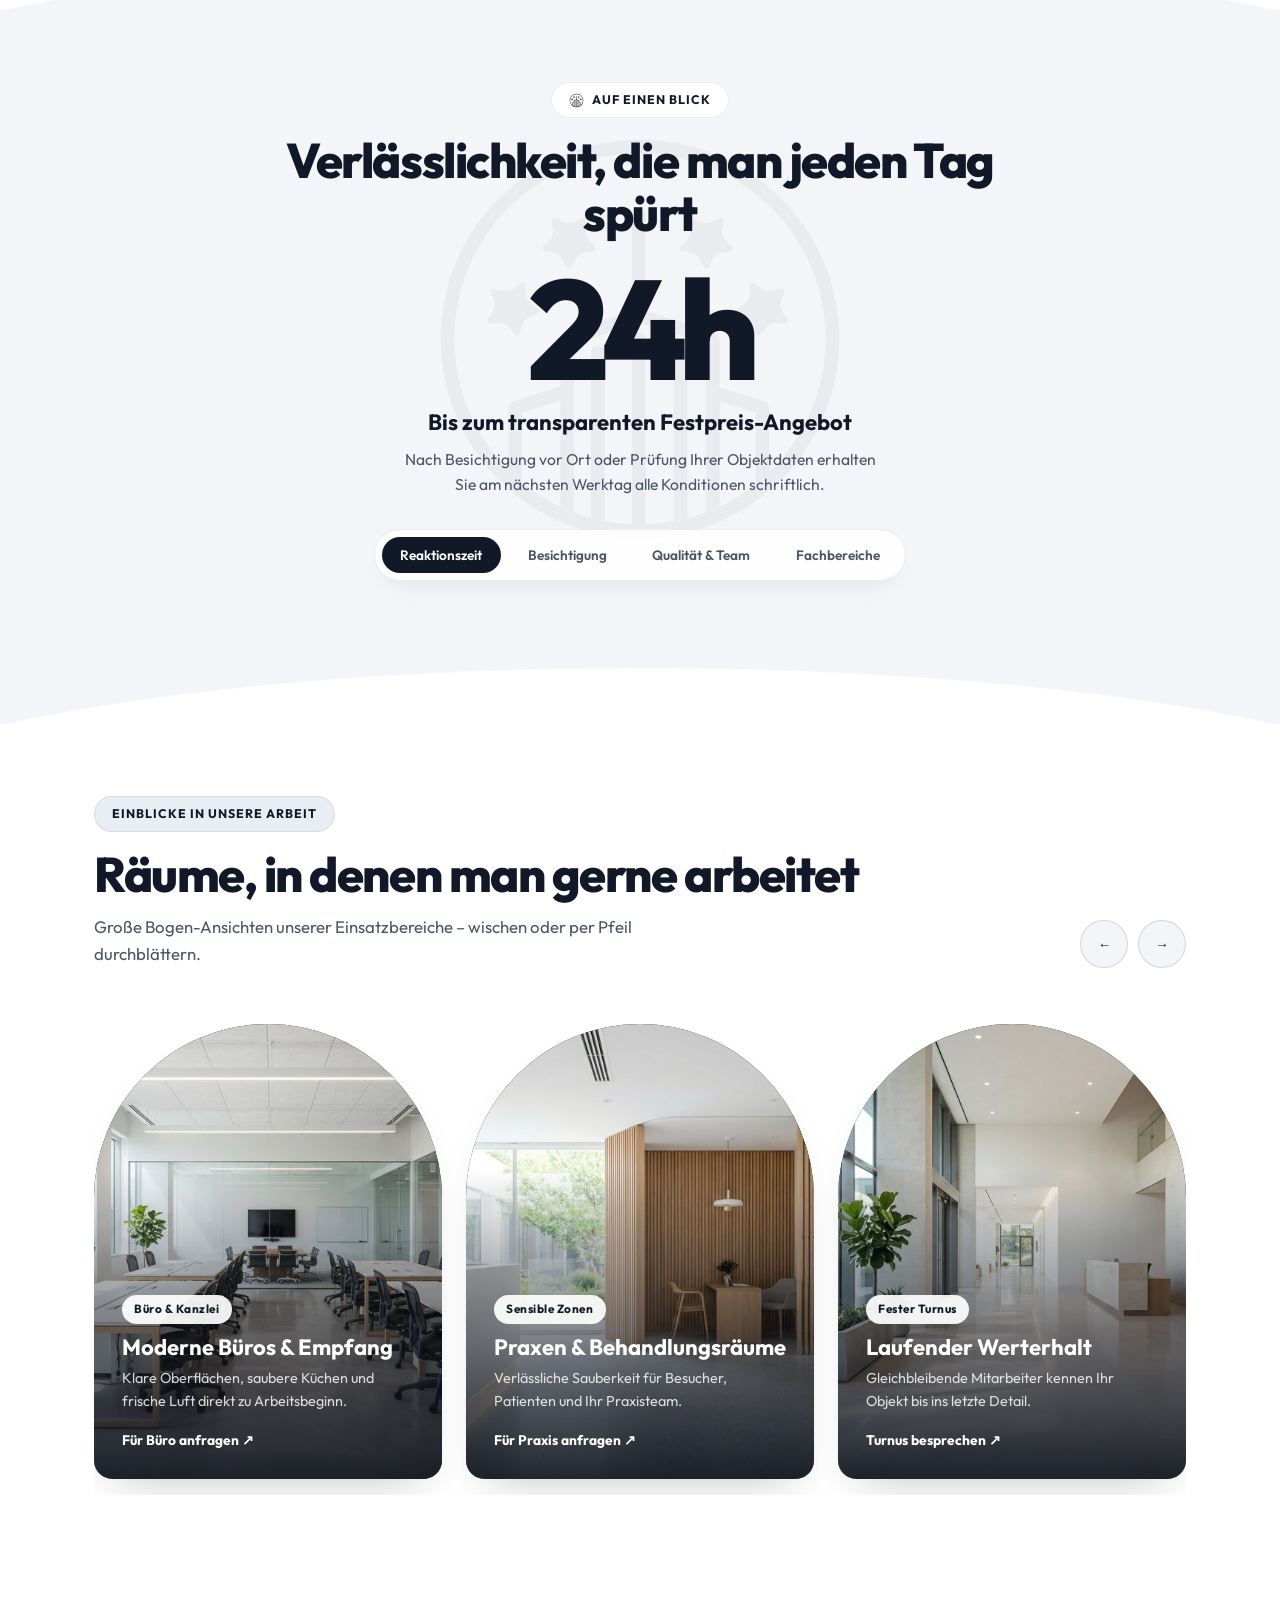
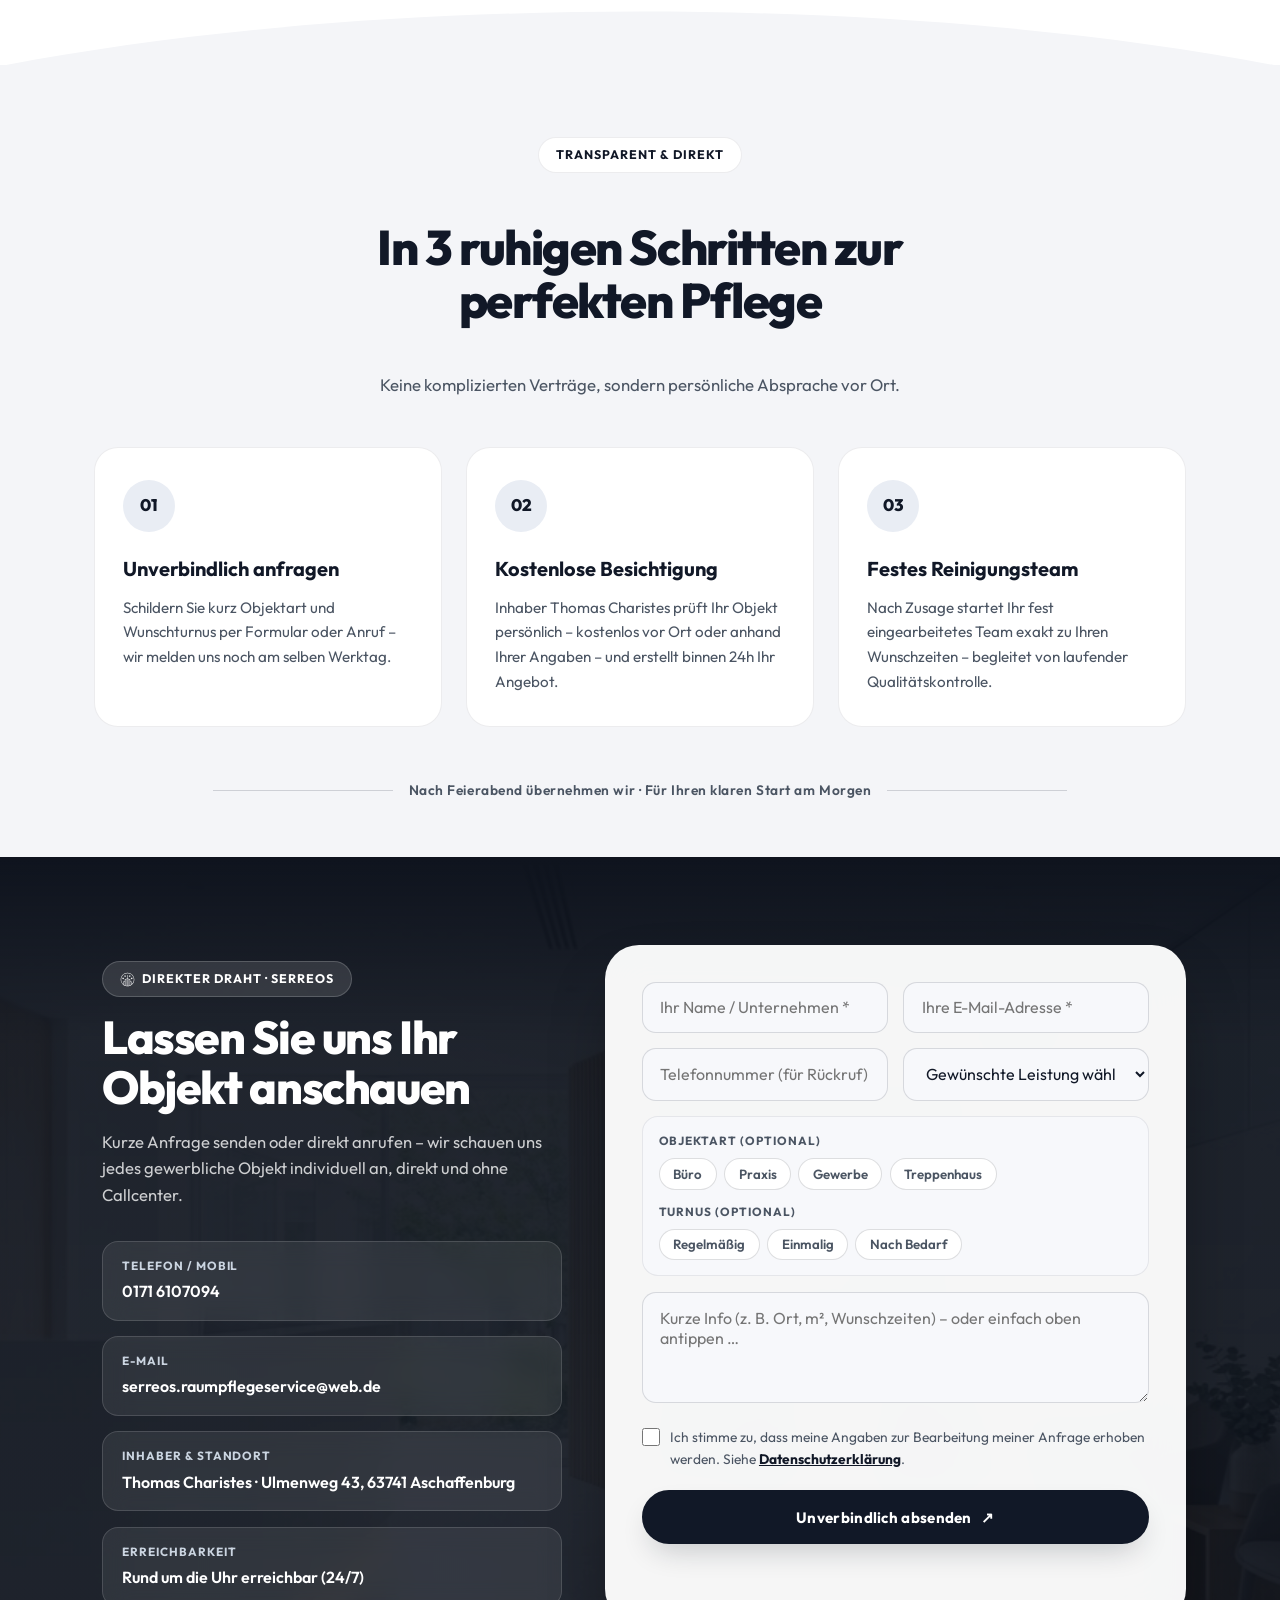
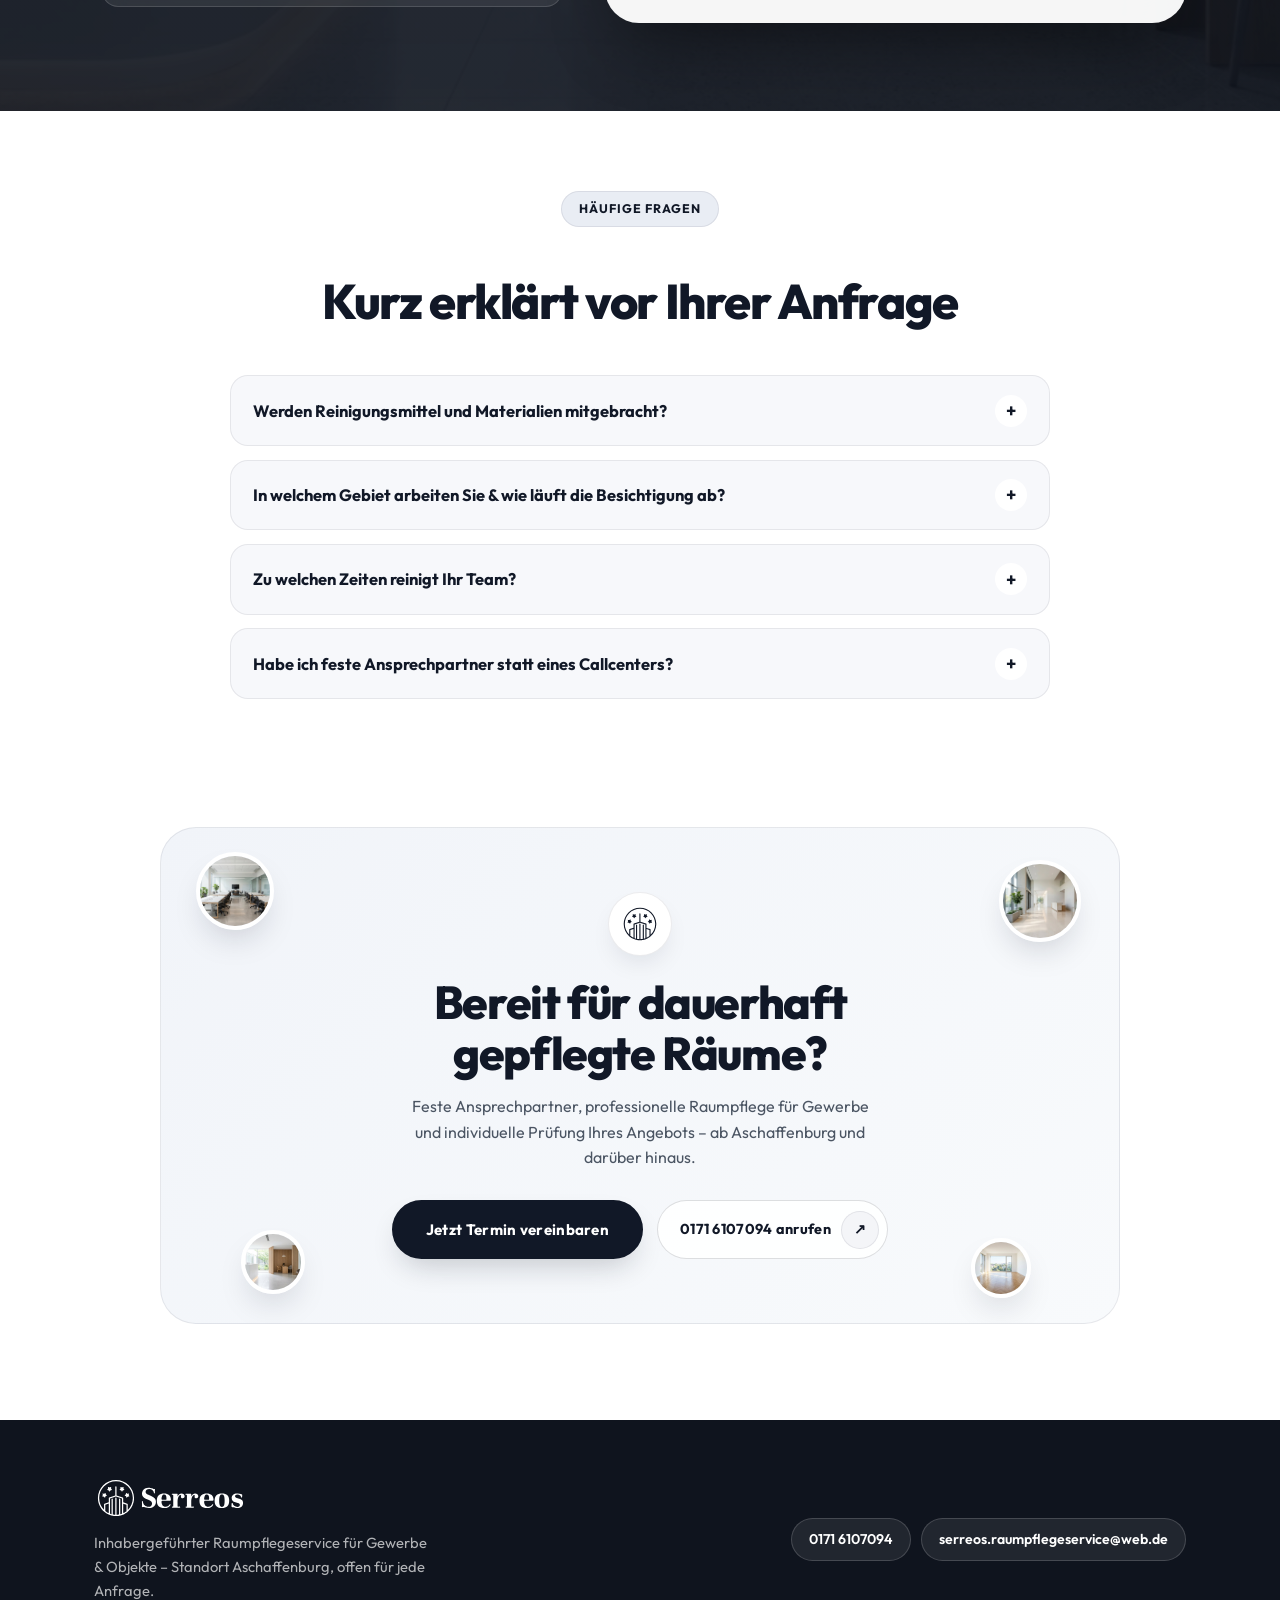
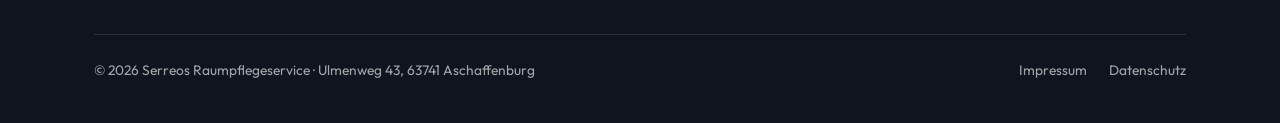
==== commit 4ede328a: "Update cleaning hours copy to after work and weekends" ====
--- a/index.html
+++ b/index.html
@@ -219,7 +219,7 @@
                 <h3>Büroreinigung</h3>
                 <span class="hr-flip-arrow" aria-hidden="true">↗</span>
               </div>
-              <p>Gepflegte Schreibtische, Meetingräume, Teeküchen und Sanitäranlagen – planbar vor oder nach Geschäftsbeginn.</p>
+              <p>Gepflegte Schreibtische, Meetingräume, Teeküchen und Sanitäranlagen – planbar nach Feierabend oder am Wochenende.</p>
               <div class="hr-service-chips">
                 <span>Feste Zeiten</span>
                 <span>Inkl. Material</span>
@@ -600,7 +600,7 @@
             </button>
             <div class="hr-faq-panel">
               <div class="hr-faq-panel-inner">
-                <p>Frühmorgens vor Geschäftsbeginn, abends nach Praxisschluss oder am Wochenende – wir sind rund um die Uhr (24/7) für Sie erreichbar.</p>
+                <p>Wir reinigen vorwiegend abends nach Feierabend sowie am Wochenende, damit Ihr laufender Betrieb ungestört bleibt. Für Ihre Anfragen sind wir rund um die Uhr (24/7) erreichbar.</p>
               </div>
             </div>
           </div>
